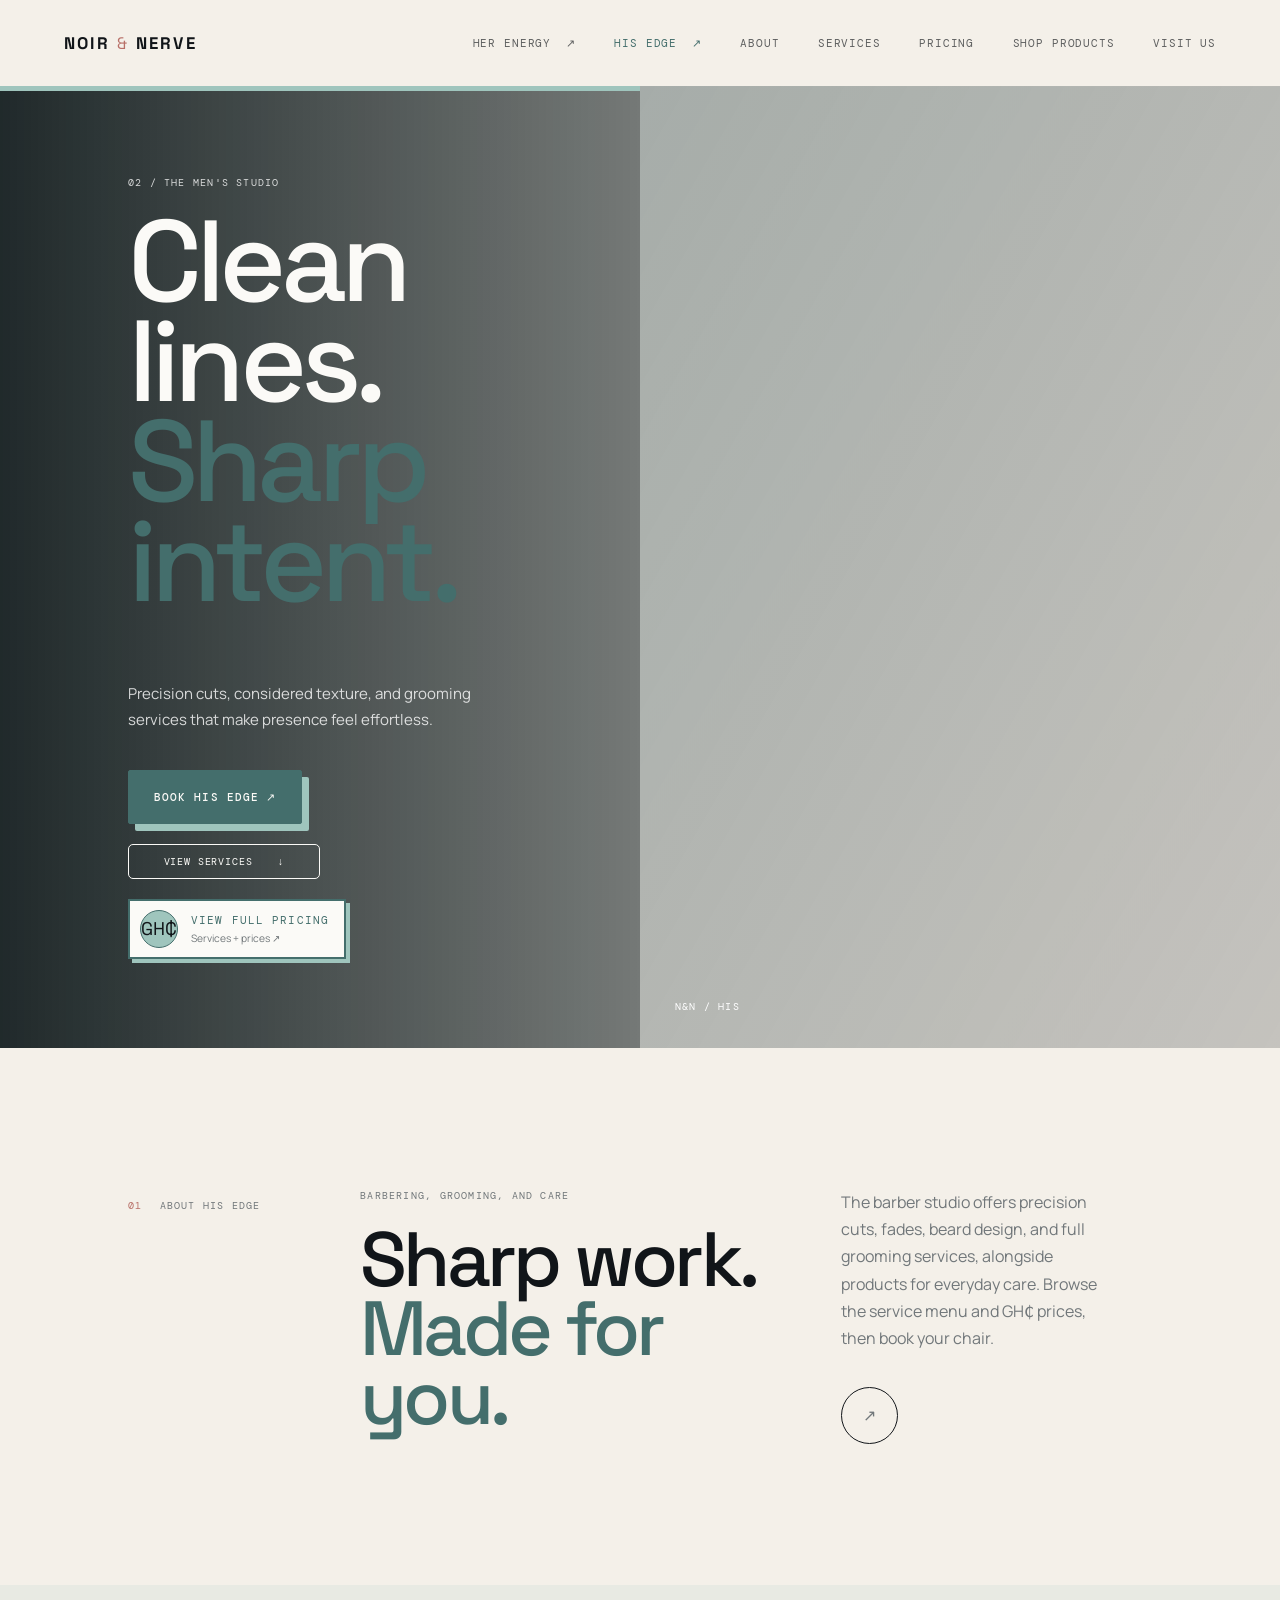
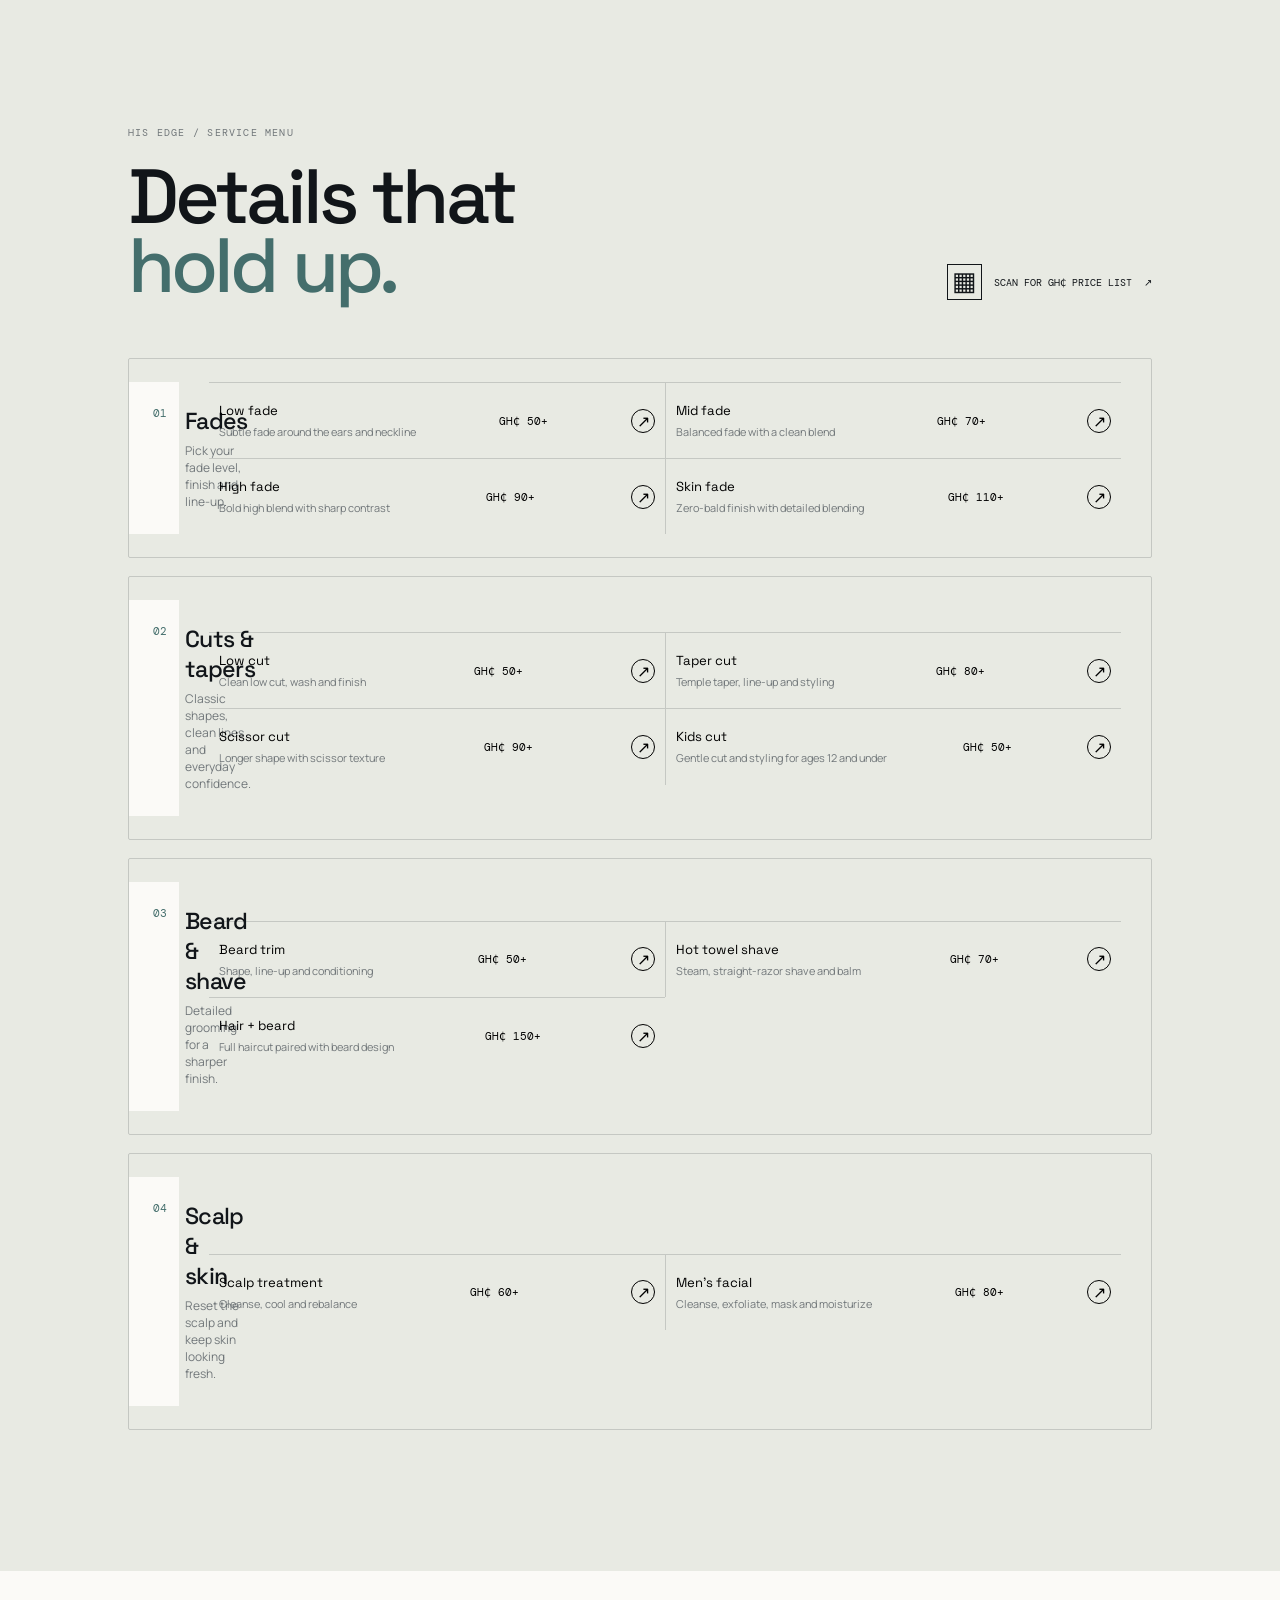
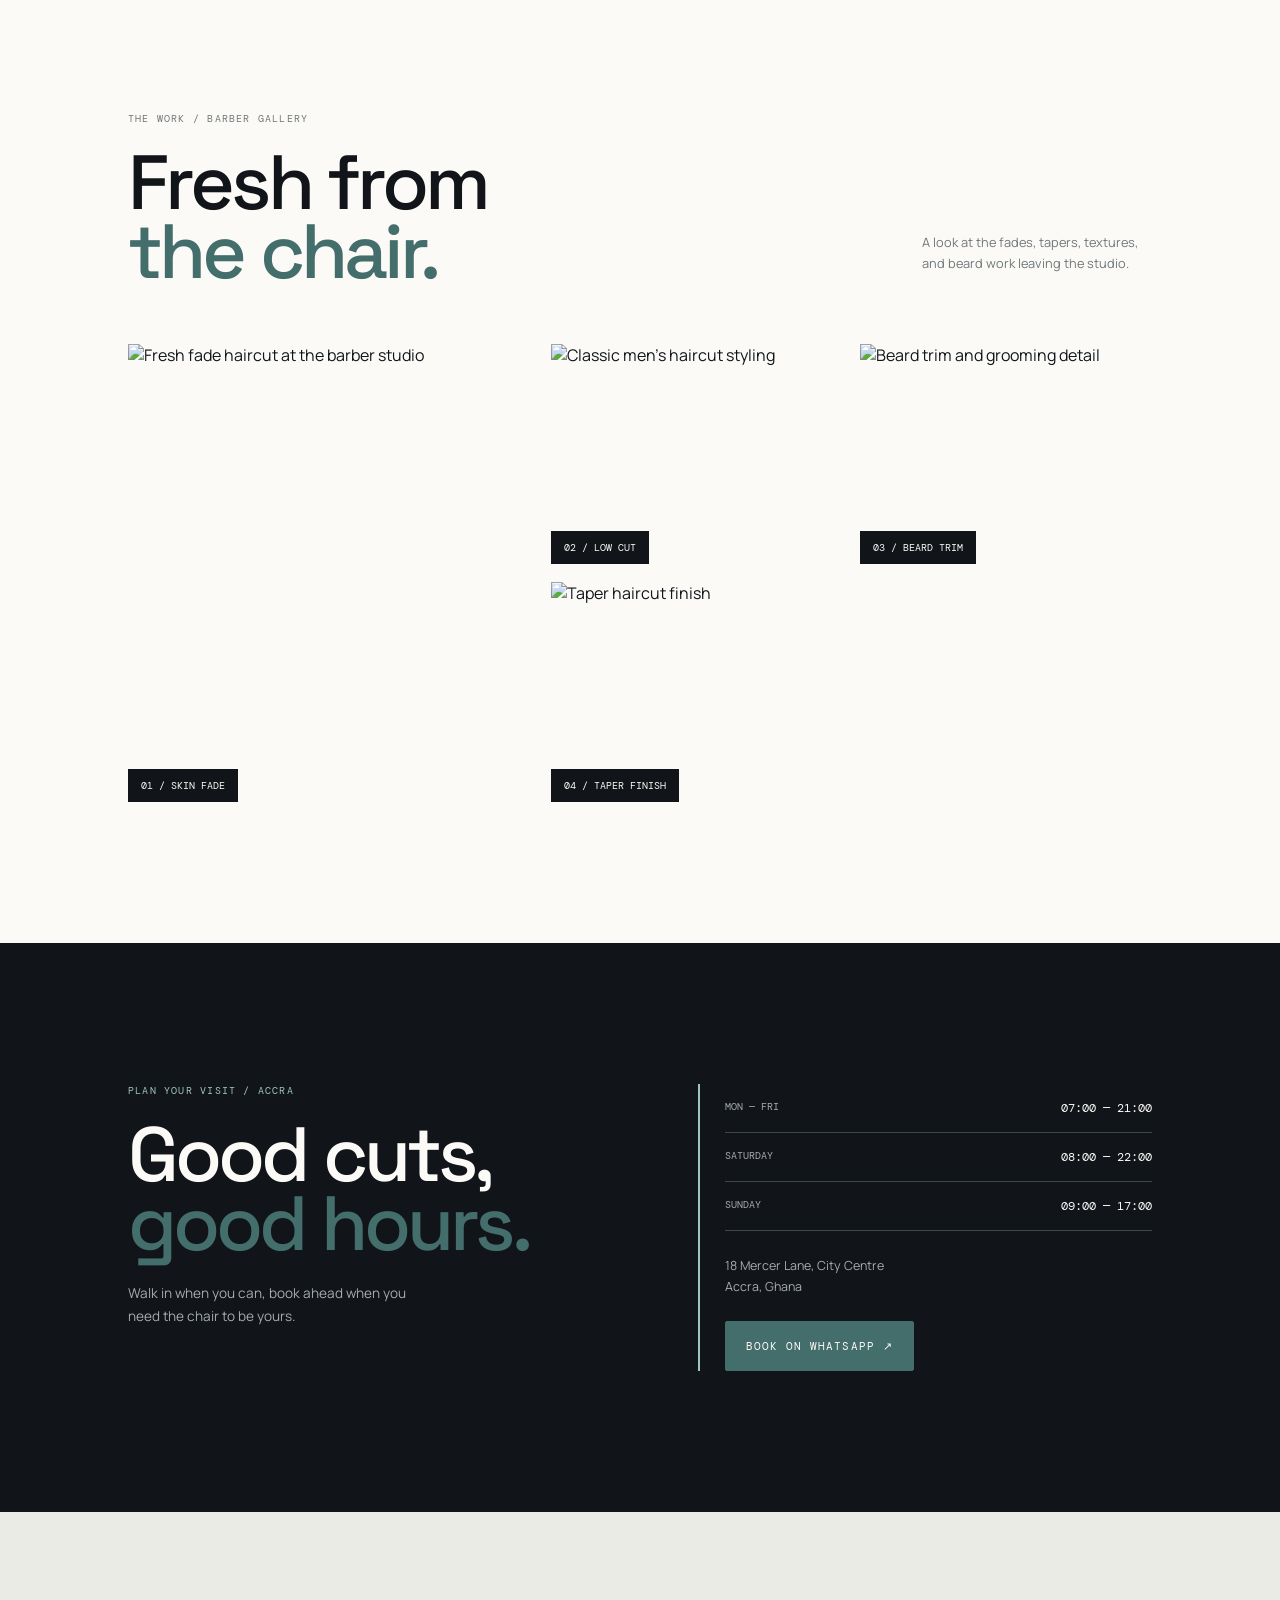
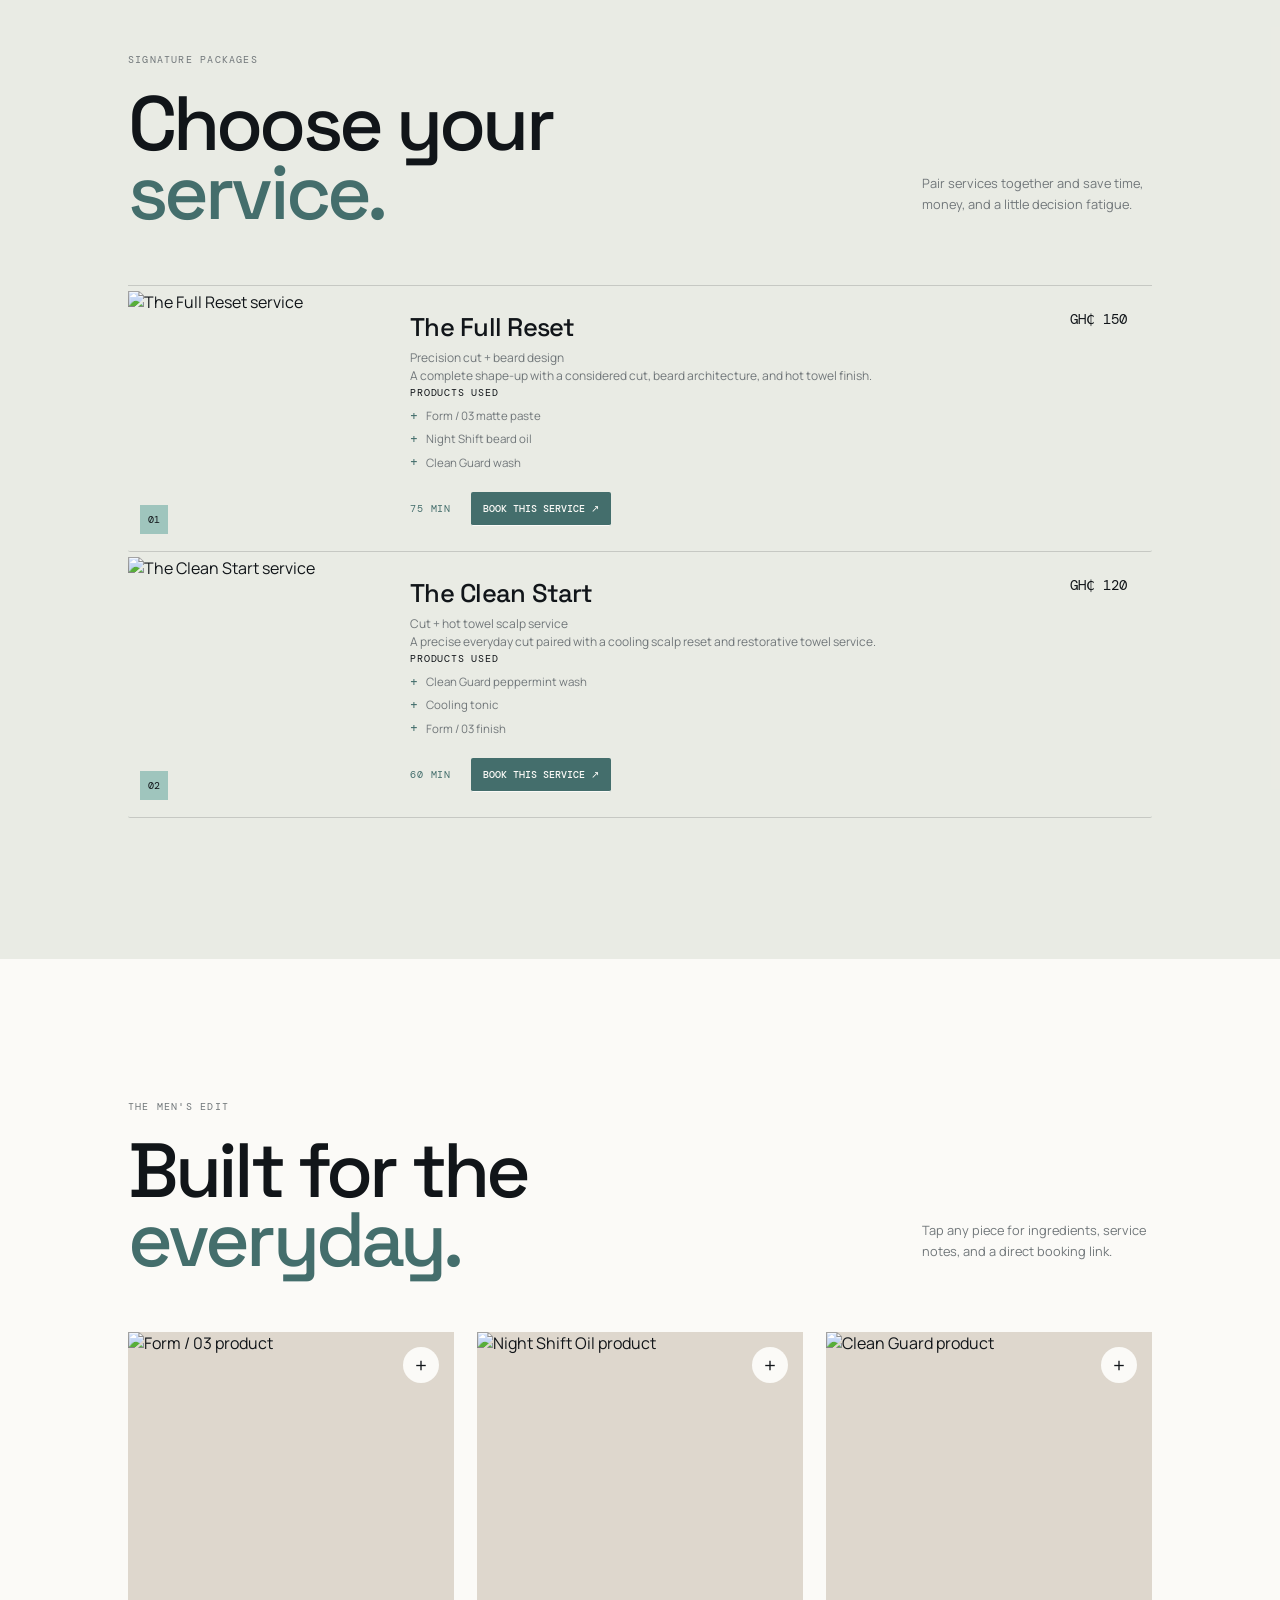
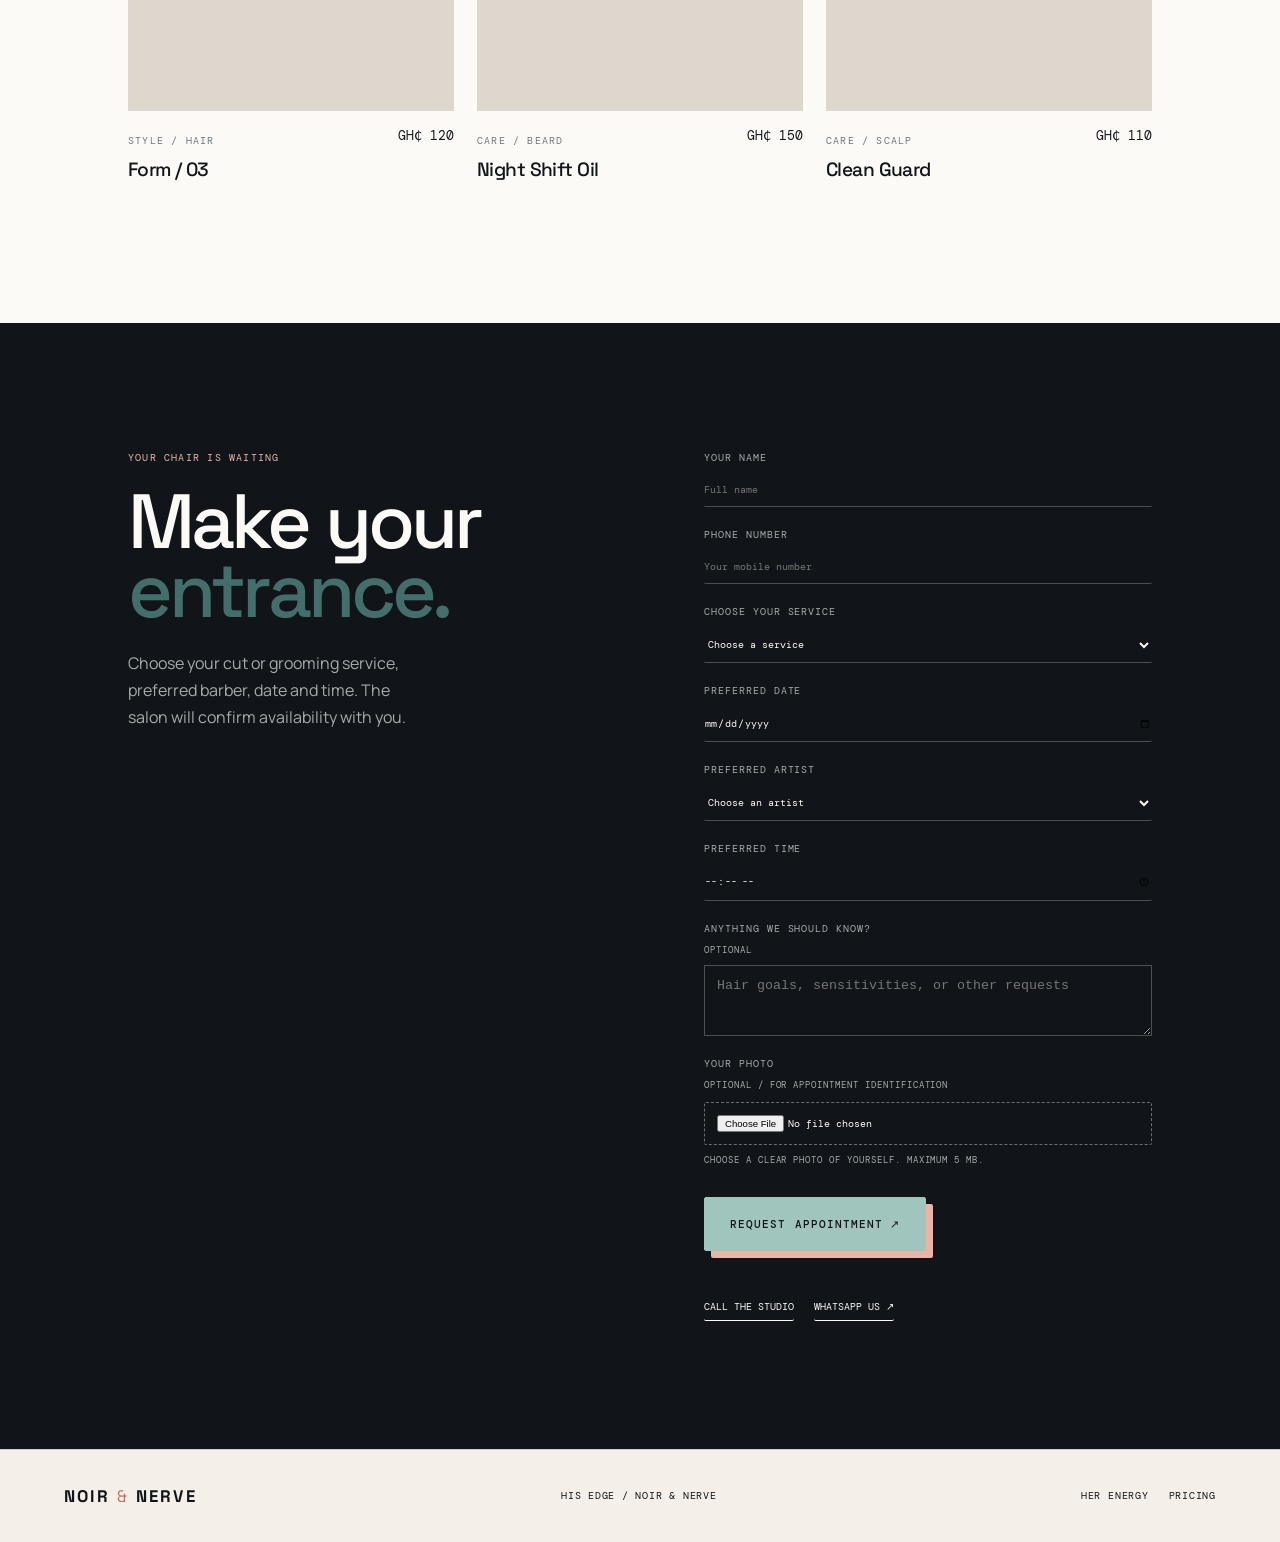
==== men.html @ a8ead64d "female salon" ====
<!doctype html>
<html lang="en">
  <head>
    <meta charset="UTF-8" />
    <meta name="viewport" content="width=device-width, initial-scale=1.0" />
    <meta
      name="description"
      content="His edge at NOIR & NERVE: precision cuts, beard design, barber services, and everyday grooming products."
    />
    <meta name="theme-color" content="#19252b" />
    <meta property="og:title" content="His edge | NOIR & NERVE" />
    <meta
      property="og:description"
      content="Clean lines. Sharp intent. Explore the men's studio menu and edit."
    />
    <title>His edge | NOIR & NERVE</title>
    <link rel="preconnect" href="https://fonts.googleapis.com" />
    <link rel="preconnect" href="https://fonts.gstatic.com" crossorigin />
    <link
      href="https://fonts.googleapis.com/css2?family=DM+Mono:wght@400;500&family=Manrope:wght@400;500;600;700;800&family=Space+Grotesk:wght@400;500;600;700&display=swap"
      rel="stylesheet"
    />
    <link rel="stylesheet" href="styles.css" />
  </head>
  <body class="men-page">
    <header class="site-header">
      <a class="brand" href="index.html"
        ><span>NOIR</span><i>&</i><span>NERVE</span></a
      ><button
        class="menu-toggle"
        aria-label="Open navigation"
        aria-expanded="false"
      >
        <span></span><span></span>
      </button>
      <nav class="main-nav">
        <a href="women.html">Her energy <span>↗</span></a
        ><a class="active" href="men.html">His edge <span>↗</span></a
        ><a href="#about">About</a><a href="#services">Services</a
        ><a href="pricing-men.html">Pricing</a
        ><a href="men.html#products">Shop products</a
        ><a href="index.html#visit">Visit us</a>
      </nav>
    </header>
    <main>
      <section class="style-hero">
        <div class="style-hero-copy reveal">
          <p class="eyebrow">02 / The men's studio</p>
          <h1>Clean lines.<br /><em>Sharp intent.</em></h1>
          <p>
            Precision cuts, considered texture, and grooming services that make
            presence feel effortless.
          </p>
          <div class="hero-actions">
            <a class="button button-dark" href="#booking"
              >Book his edge <span>↗</span></a
            ><a class="text-link" href="#services"
              >View services <span>↓</span></a
            ><a class="hero-price-link" href="pricing-men.html"
              ><span class="price-icon">GH₵</span
              ><span
                ><strong>View full pricing</strong
                ><small>Services + prices ↗</small></span
              ></a
            >
          </div>
        </div>
        <div class="style-hero-photo image-men">
          <span class="image-stamp">N&N / HIS</span>
        </div>
      </section>
      <section class="split-intro" id="about">
        <div class="section-marker">01 <span>ABOUT HIS EDGE</span></div>
        <div class="split-heading">
          <p class="eyebrow">Barbering, grooming, and care</p>
          <h2>Sharp work.<br /><em>Made for you.</em></h2>
        </div>
        <div class="split-body">
          <p>
            The barber studio offers precision cuts, fades, beard design, and
            full grooming services, alongside products for everyday care. Browse
            the service menu and GH₵ prices, then book your chair.
          </p>
          <a
            class="circle-link"
            href="#services"
            aria-label="Explore men's services"
            >↗</a
          >
        </div>
      </section>
      <section class="service-section" id="services">
        <div class="section-heading">
          <div>
            <p class="eyebrow">His edge / service menu</p>
            <h2>Details that<br /><em>hold up.</em></h2>
          </div>
          <a class="qr-link" href="pricing-men.html"
            ><span class="qr-mini">▦</span> Scan for GH₵ price list
            <span>↗</span></a
          >
        </div>
        <div class="service-list" data-service-menu="men">
          <noscript>View our full pricing menu below.</noscript>
        </div>
        <div class="service-list legacy-service-list" hidden>
          <article>
            <span>01</span>
            <div>
              <h3>Precision cut</h3>
              <p>Clipper, scissor, wash, finish</p>
              <small class="service-products"
                >Products: Clean Guard wash + Form / 03 paste</small
              >
            </div>
            <strong>GH₵ 80+</strong>
          </article>
          <article>
            <span>02</span>
            <div>
              <h3>Signature fade</h3>
              <p>Skin fade, taper, texture styling</p>
              <small class="service-products"
                >Products: cooling tonic + Form / 03 matte paste</small
              >
            </div>
            <strong>GH₵ 100+</strong>
          </article>
          <article>
            <span>03</span>
            <div>
              <h3>Beard design</h3>
              <p>Shape, hot towel, conditioning</p>
              <small class="service-products"
                >Products: Night Shift beard oil + hot towel balm</small
              >
            </div>
            <strong>GH₵ 50+</strong>
          </article>
          <article>
            <span>04</span>
            <div>
              <h3>Full reset</h3>
              <p>Cut, beard, hot towel service</p>
              <small class="service-products"
                >Products: Clean Guard wash + Night Shift oil</small
              >
            </div>
            <strong>GH₵ 180+</strong>
          </article>
          <article>
            <span>05</span>
            <div>
              <h3>Low cut</h3>
              <p>Clean low cut, wash, finish</p>
              <small class="service-products"
                >Products: Clean Guard wash + Form / 03 paste</small
              >
            </div>
            <strong>GH₵ 50+</strong>
          </article>
          <article>
            <span>06</span>
            <div>
              <h3>Taper cut</h3>
              <p>Temple taper, line-up, styling</p>
              <small class="service-products"
                >Products: cooling tonic + Form / 03 matte paste</small
              >
            </div>
            <strong>GH₵ 80+</strong>
          </article>
          <article>
            <span>07</span>
            <div>
              <h3>Hair + beard</h3>
              <p>Full haircut and beard design</p>
              <small class="service-products"
                >Products: Clean Guard wash + Night Shift oil</small
              >
            </div>
            <strong>GH₵ 150+</strong>
          </article>
          <article>
            <span>08</span>
            <div>
              <h3>Kids cut</h3>
              <p>Gentle cut and styling for ages 12 and under</p>
              <small class="service-products"
                >Products: gentle cleanse + light styling cream</small
              >
            </div>
            <strong>GH₵ 50+</strong>
          </article>
        </div>
      </section>
      <section class="barber-gallery-section">
        <div class="section-heading">
          <div>
            <p class="eyebrow">The work / barber gallery</p>
            <h2>Fresh from<br /><em>the chair.</em></h2>
          </div>
          <p class="section-note">
            A look at the fades, tapers, textures, and beard work leaving the
            studio.
          </p>
        </div>
        <div class="barber-gallery">
          <figure class="gallery-tall">
            <img
              src="https://images.unsplash.com/photo-1621605815971-fbc98d665033?auto=format&fit=crop&w=900&q=85"
              alt="Fresh fade haircut at the barber studio"
            />
            <figcaption>01 / Skin fade</figcaption>
          </figure>
          <figure>
            <img
              src="https://images.unsplash.com/photo-1503951914875-452162b0f3f1?auto=format&fit=crop&w=900&q=85"
              alt="Classic men's haircut styling"
            />
            <figcaption>02 / Low cut</figcaption>
          </figure>
          <figure>
            <img
              src="https://images.unsplash.com/photo-1622286342621-4bd786c2447c?auto=format&fit=crop&w=900&q=85"
              alt="Beard trim and grooming detail"
            />
            <figcaption>03 / Beard trim</figcaption>
          </figure>
          <figure>
            <img
              src="https://images.unsplash.com/photo-1599351431202-1e0f0137899a?auto=format&fit=crop&w=900&q=85"
              alt="Taper haircut finish"
            />
            <figcaption>04 / Taper finish</figcaption>
          </figure>
        </div>
      </section>
      <section class="hours-section">
        <div class="hours-copy">
          <p class="eyebrow">Plan your visit / Accra</p>
          <h2>Good cuts,<br /><em>good hours.</em></h2>
          <p>
            Walk in when you can, book ahead when you need the chair to be
            yours.
          </p>
        </div>
        <div class="hours-card">
          <div><span>MON — FRI</span><strong>07:00 — 21:00</strong></div>
          <div><span>SATURDAY</span><strong>08:00 — 22:00</strong></div>
          <div><span>SUNDAY</span><strong>09:00 — 17:00</strong></div>
          <p>18 Mercer Lane, City Centre<br />Accra, Ghana</p>
          <a
            class="button button-dark"
            href="https://wa.me/233555018490?text=Hello%20NOIR%20%26%20NERVE%2C%20I%27d%20like%20to%20book%20a%20barber%20appointment."
            >Book on WhatsApp ↗</a
          >
        </div>
      </section>
      <section class="package-section">
        <div class="section-heading">
          <div>
            <p class="eyebrow">Signature packages</p>
            <h2>Choose your<br /><em>service.</em></h2>
          </div>
          <p class="section-note">
            Pair services together and save time, money, and a little decision
            fatigue.
          </p>
        </div>
        <div class="package-list" data-package-list="men"></div>
      </section>
      <section class="product-section-page" id="products">
        <div class="section-heading">
          <div>
            <p class="eyebrow">The men's edit</p>
            <h2>Built for the<br /><em>everyday.</em></h2>
          </div>
          <p class="section-note">
            Tap any piece for ingredients, service notes, and a direct booking
            link.
          </p>
        </div>
        <div class="product-grid" data-product-list="men"></div>
      </section>
      <section class="booking-section compact-booking" id="booking">
        <div class="booking-panel">
          <div>
            <p class="eyebrow">Your chair is waiting</p>
            <h2>Make your<br /><em>entrance.</em></h2>
            <p>
              Choose your cut or grooming service, preferred barber, date and
              time. The salon will confirm availability with you.
            </p>
          </div>
          <form
            class="booking-form"
            id="bookingForm"
            data-side="men"
            data-whatsapp="233555018490"
          >
            <label
              >Your name<input
                type="text"
                name="name"
                placeholder="Full name"
                required /></label
            ><label
              >Phone number<input
                type="tel"
                name="phone"
                placeholder="Your mobile number"
                autocomplete="tel"
                required /></label
            ><label
              >Choose your service<select name="service" required>
                <option value="">Choose a service</option>
                <option>Low fade</option>
                <option>Mid fade</option>
                <option>High fade</option>
                <option>Skin fade</option>
                <option>Low cut</option>
                <option>Taper cut</option>
                <option>Scissor cut</option>
                <option>Kids cut</option>
                <option>Beard trim</option>
                <option>Hot towel shave</option>
                <option>Hair + beard</option>
                <option>Scalp treatment</option>
                <option>Men's facial</option>
              </select></label
            ><label
              >Preferred date<input type="date" name="date" required /></label
            ><label
              >Preferred artist<select name="stylist" required>
                <option value="">Choose an artist</option>
                <option>Any available artist</option>
                <option>Maya / Color & texture</option>
                <option>Andre / Cuts & grooming</option>
                <option>Rin / Skin services</option>
              </select></label
            ><label
              >Preferred time<input
                type="time"
                name="time"
                min="07:00"
                max="21:00"
                required /></label
            ><label class="booking-notes-label"
              >Anything we should know? <span>Optional</span
              ><textarea
                name="notes"
                rows="3"
                maxlength="500"
                placeholder="Hair goals, sensitivities, or other requests"
              ></textarea></label
            ><label class="booking-photo-label"
              >Your photo <span>Optional / for appointment identification</span
              ><input type="file" name="photo" accept="image/*" />
              <small
                >Choose a clear photo of yourself. Maximum 5 MB.</small
              ></label
            >
            <div class="booking-photo-preview" data-photo-preview hidden>
              <img alt="Your selected booking photo preview" />
              <div>
                <span data-photo-name></span
                ><button type="button" data-photo-remove>Remove photo</button>
              </div>
            </div>
            <button class="button button-light" type="submit">
              Request appointment <span>↗</span>
            </button>
            <p class="form-note" id="bookingMessage" aria-live="polite"></p>
            <div class="contact-actions">
              <a href="tel:+233555018490">Call the studio</a
              ><a
                href="https://wa.me/233555018490?text=Hello%20NOIR%20%26%20NERVE%2C%20I%27d%20like%20to%20book%20a%20men%27s%20appointment."
                >WhatsApp us ↗</a
              >
            </div>
          </form>
        </div>
      </section>
    </main>
    <footer class="site-footer">
      <a class="brand" href="index.html"
        ><span>NOIR</span><i>&</i><span>NERVE</span></a
      ><span>His edge / NOIR & NERVE</span>
      <div>
        <a href="women.html">Her energy</a
        ><a href="pricing-men.html">Pricing</a>
      </div>
    </footer>
    <script src="data.js?v=booking-flow-3"></script>
    <script src="app.js?v=booking-flow-3"></script>
  </body>
</html>
---- styles.css ----
:root { --ink: #111519; --paper: #f4f0e9; --muted: #71777a; --line: rgba(17,21,25,.16); --rose: #e8b5a8; --rose-deep: #b86f67; --teal: #9fc5bd; --teal-deep: #446e6c; --white: #fbfaf7; --mono: 'DM Mono', monospace; --display: 'Space Grotesk', sans-serif; --body: 'Manrope', sans-serif; }
* { box-sizing: border-box; } html { scroll-behavior: smooth; } body { margin: 0; background: var(--paper); color: var(--ink); font-family: var(--body); } body.modal-open { overflow: hidden; } a { color: inherit; text-decoration: none; } button, input, select { font: inherit; } button { cursor: pointer; } .site-header { align-items: center; display: flex; justify-content: space-between; min-height: 86px; padding: 0 5vw; position: relative; z-index: 5; } .brand { display: flex; align-items: center; gap: 7px; font-family: var(--display); font-size: 1.05rem; font-weight: 700; letter-spacing: .13em; } .brand i { color: var(--rose-deep); font-style: normal; font-weight: 400; } .main-nav { display: flex; gap: clamp(18px, 3vw, 48px); font-family: var(--mono); font-size: .67rem; text-transform: uppercase; letter-spacing: .08em; } .main-nav a { opacity: .66; transition: opacity .2s, color .2s; } .main-nav a:hover, .main-nav a.active { opacity: 1; color: var(--rose-deep); } .men-page .main-nav a:hover, .men-page .main-nav a.active { color: var(--teal-deep); } .main-nav span, .header-cta span, .button span { margin-left: 7px; } .header-cta { border-bottom: 1px solid var(--ink); font-family: var(--mono); font-size: .67rem; padding: 8px 0; text-transform: uppercase; letter-spacing: .08em; } .menu-toggle { background: none; border: 0; display: none; padding: 6px; } .menu-toggle span { background: var(--ink); display: block; height: 1px; margin: 5px 0; width: 25px; }
.eyebrow, .section-marker, .card-kicker, .image-stamp, .map-coordinates, .product-meta span, .qr-panel span, .review-header button { font-family: var(--mono); font-size: .63rem; letter-spacing: .12em; text-transform: uppercase; } .eyebrow { color: var(--muted); margin: 0 0 23px; } h1, h2, h3, p { margin-top: 0; } h1, h2, h3 { font-family: var(--display); font-weight: 500; letter-spacing: -.05em; } h1 { font-size: clamp(4.2rem, 9vw, 9.4rem); line-height: .87; margin-bottom: 32px; } h2 { font-size: clamp(3rem, 6vw, 6rem); line-height: .9; } h3 { letter-spacing: -.03em; } em { color: var(--rose-deep); font-style: normal; } .men-page em { color: var(--teal-deep); } .hero-intro, .style-hero-copy > p:not(.eyebrow) { color: var(--muted); font-size: .94rem; line-height: 1.7; max-width: 375px; } .button { align-items: center; border: 0; display: inline-flex; font-family: var(--mono); font-size: .67rem; justify-content: center; letter-spacing: .1em; padding: 17px 20px; text-transform: uppercase; transition: transform .2s, background .2s; } .button:hover { transform: translateY(-3px); } .button-dark { background: var(--ink); color: var(--white); } .button-light { background: var(--white); color: var(--ink); } .button-outline { border: 1px solid var(--ink); background: transparent; } .hero-actions { align-items: center; display: flex; gap: 30px; margin-top: 37px; } .text-link { border-bottom: 1px solid var(--ink); font-family: var(--mono); font-size: .65rem; padding-bottom: 8px; text-transform: uppercase; letter-spacing: .08em;border: 1px solid whitesmoke; border-radius: 5px; padding: 10px; width: 50%; text-align: center;} .text-link span { margin-left: 18px; }
.hero-shell { min-height: calc(100vh - 86px); overflow: hidden; padding: 9vh 10vw 4vh; position: relative; } .hero-copy { position: relative; z-index: 2; } .hero-orbit { height: min(55vw, 660px); position: absolute; right: 4vw; top: 6vh; width: min(55vw, 660px); } .orbit-ring { border: 1px solid rgba(17,21,25,.15); border-radius: 50%; left: 5%; position: absolute; top: 5%; width: 90%; aspect-ratio: 1; } .ring-two { border-color: var(--rose); left: 16%; top: 16%; width: 68%; } .orbit-core { align-items: center; background: var(--rose); border-radius: 50%; display: flex; flex-direction: column; height: 35%; justify-content: center; left: 32.5%; position: absolute; top: 32.5%; width: 35%; } .orbit-core span { font: 700 clamp(2rem, 6vw, 5rem)/1 var(--display); letter-spacing: -.1em; } .orbit-core small, .orbit-label { font: .6rem var(--mono); letter-spacing: .13em; } .orbit-label { position: absolute; } .label-top { right: 5%; top: 15%; } .label-bottom { bottom: 14%; left: 4%; } .hero-foot { bottom: 4vh; display: flex; font: .62rem var(--mono); gap: 20px; letter-spacing: .1em; position: absolute; text-transform: uppercase; width: 80%; } .hero-line { background: var(--ink); height: 1px; margin-top: 5px; width: 60px; }
.split-intro, .products-section, .service-section, .product-section-page, .visit-section { padding: 11vw 10vw; } .split-intro { display: grid; gap: 6vw; grid-template-columns: .5fr 1.3fr 1fr; } .section-marker { color: var(--rose-deep); padding-top: 10px; } .section-marker span { color: var(--muted); margin-left: 10px; } .split-intro h2, .section-heading h2 { margin: 0; } .split-body { align-self: end; color: var(--muted); line-height: 1.7; max-width: 270px; } .circle-link { align-items: center; border: 1px solid var(--ink); border-radius: 50%; display: flex; height: 57px; justify-content: center; margin-top: 35px; width: 57px; }
.experience-grid { display: grid; grid-template-columns: 1fr 1fr; } .experience-card { min-height: 680px; overflow: hidden; position: relative; } .experience-image, .style-hero-photo { background-position: center; background-size: cover; min-height: 100%; transition: transform .6s; } .experience-card:hover .experience-image { transform: scale(1.04); } .image-women { background-image: linear-gradient(120deg, rgba(232,181,168,.2), rgba(55,32,32,.2)), url('https://images.unsplash.com/photo-1522337360788-8b13dee7a37e?auto=format&fit=crop&w=1400&q=85'); } .image-men { background-image: linear-gradient(120deg, rgba(19,46,49,.35), rgba(9,14,17,.2)), url('https://images.unsplash.com/photo-1621605815971-fbc98d665033?auto=format&fit=crop&w=1400&q=85'); } .experience-overlay { bottom: 8%; color: var(--white); left: 9%; position: absolute; } .experience-overlay h3 { font-size: clamp(2.8rem, 5vw, 5.5rem); line-height: .88; margin: 23px 0 30px; } .experience-overlay em { color: var(--rose); } .men-card .experience-overlay em { color: var(--teal); } .card-arrow { font: .65rem var(--mono); text-transform: uppercase; letter-spacing: .12em; } .card-arrow b { font-size: 1rem; font-weight: 400; margin-left: 15px; }
.section-heading { align-items: end; display: flex; justify-content: space-between; margin-bottom: 58px; } .product-strip, .product-grid { display: grid; gap: 23px; grid-template-columns: repeat(4, 1fr); } .product-grid { grid-template-columns: repeat(3, 1fr); } .product-card { cursor: pointer; outline: none; } .product-card:focus-visible { outline: 2px solid var(--rose-deep); outline-offset: 5px; } .product-image { background: #ded7cd; overflow: hidden; position: relative; } .product-image img { aspect-ratio: .86; display: block; object-fit: cover; transition: transform .4s; width: 100%; } .product-card:hover img { transform: scale(1.04); } .product-plus { align-items: center; background: var(--white); border-radius: 50%; display: flex; font-size: 1.3rem; height: 36px; justify-content: center; position: absolute; right: 15px; top: 15px; width: 36px; } .product-meta { display: flex; justify-content: space-between; padding-top: 16px; } .product-meta span { color: var(--muted); } .product-meta h3 { font-size: 1.2rem; margin: 8px 0 0; } .product-meta strong { font: .8rem var(--mono); }
.booking-section { background: var(--ink); color: var(--white); padding: 10vw; } .booking-panel { display: grid; gap: 10vw; grid-template-columns: 1fr 1fr; margin: auto; max-width: 1150px; } .booking-panel h2 { margin: 0 0 25px; } .booking-panel .eyebrow { color: var(--rose); } .booking-panel > div > p:last-child { color: #a6abad; line-height: 1.7; max-width: 300px; } .booking-form { align-self: center; display: grid; gap: 21px; } .booking-form label { color: #a6abad; display: grid; font: .6rem var(--mono); gap: 9px; letter-spacing: .1em; text-transform: uppercase; } .booking-form input, .booking-form select { background: transparent; border: 0; border-bottom: 1px solid #4a5052; color: var(--white); outline: none; padding: 10px 0; } .booking-form select option { background: var(--ink); } .form-note { color: var(--rose); font: .7rem var(--mono); margin: 0; }
.visit-section { display: grid; grid-template-columns: 1fr 1fr; min-height: 570px; } .visit-copy h2 { margin: 0 0 35px; } .visit-copy > p:not(.eyebrow) { color: var(--muted); line-height: 1.8; } .visit-links { display: grid; gap: 12px; margin-top: 30px; text-decoration: underline; } .map-art { background: #dce1dc; min-height: 420px; overflow: hidden; position: relative; } .map-grid { background-image: linear-gradient(30deg, transparent 49%, rgba(68,110,108,.2) 50%, transparent 51%), linear-gradient(120deg, transparent 49%, rgba(68,110,108,.18) 50%, transparent 51%); background-size: 70px 70px; height: 130%; left: -10%; position: absolute; top: -10%; transform: rotate(17deg); width: 130%; } .map-pin { align-items: center; background: var(--teal-deep); border-radius: 50% 50% 50% 0; color: white; display: flex; flex-direction: column; font: 700 1rem var(--display); height: 77px; justify-content: center; left: 48%; position: absolute; top: 43%; transform: rotate(-45deg); width: 77px; } .map-pin span { font: .45rem var(--mono); margin-top: 7px; transform: rotate(45deg); } .map-coordinates { bottom: 25px; left: 25px; position: absolute; }
.site-footer { align-items: center; border-top: 1px solid var(--line); display: flex; font: .6rem var(--mono); justify-content: space-between; letter-spacing: .08em; padding: 35px 5vw; text-transform: uppercase; } .site-footer > div { display: flex; gap: 20px; } .style-hero { display: grid; grid-template-columns: 1fr 1fr; min-height: 730px; } .style-hero-copy { align-self: center; padding: 7vw 10vw; } .style-hero-photo { min-height: 730px; position: relative; } .image-stamp { bottom: 35px; color: white; left: 35px; position: absolute; } .service-section { background: rgba(232,181,168,.13); } .men-page .service-section { background: rgba(159,197,189,.14); } .qr-link { align-items: center; display: flex; font: .63rem var(--mono); gap: 12px; text-transform: uppercase; } .qr-mini { border: 1px solid var(--ink); font-size: 1.6rem; line-height: 1; padding: 4px; } .service-list, .price-table { border-top: 1px solid var(--line); } .service-list article, .price-table article { align-items: center; border-bottom: 1px solid var(--line); display: grid; gap: 30px; grid-template-columns: 50px 1fr auto; padding: 23px 0; } .service-list article > span, .price-table article > span { color: var(--rose-deep); font: .7rem var(--mono); } .men-page .service-list article > span, .men-page .price-table article > span { color: var(--teal-deep); } .service-list h3, .price-table h3 { font-size: 1.4rem; margin: 0 0 5px; } .service-list p, .price-table p { color: var(--muted); font-size: .75rem; margin: 0; } .service-list strong, .price-table strong { font: .8rem var(--mono); } .product-section-page { background: var(--white); } .section-note { color: var(--muted); font-size: .8rem; line-height: 1.6; max-width: 230px; }
.pricing-main { display: grid; gap: 8vw; grid-template-columns: 1fr 220px; margin: auto; max-width: 1150px; padding: 9vw 5vw 12vw; } .pricing-title h1 { font-size: clamp(4rem, 10vw, 9rem); } .pricing-title > p:not(.eyebrow) { color: var(--muted); line-height: 1.7; max-width: 350px; } .pricing-actions { display: flex; flex-wrap: wrap; gap: 15px; margin-top: 35px; } .qr-panel { align-items: center; align-self: start; border: 1px solid var(--line); display: flex; flex-direction: column; gap: 15px; padding: 19px; } .qr-panel img { mix-blend-mode: multiply; width: 180px; } .price-table { grid-column: 1 / -1; }
.modal-backdrop { align-items: center; background: rgba(17,21,25,.72); display: flex; inset: 0; justify-content: center; padding: 30px; position: fixed; z-index: 10; } .product-modal { background: var(--paper); display: grid; grid-template-columns: .9fr 1.1fr; max-height: 90vh; max-width: 900px; overflow: auto; width: 100%; } .modal-image img { height: 100%; min-height: 500px; object-fit: cover; width: 100%; } .modal-content { padding: 48px; position: relative; } .modal-close { background: transparent; border: 0; font-size: 2rem; line-height: 1; position: absolute; right: 22px; top: 17px; } .modal-content h2 { font-size: 3.3rem; margin: 0 0 10px; } .modal-price { font: .8rem var(--mono); } .modal-content > p:not(.eyebrow) { color: var(--muted); font-size: .85rem; line-height: 1.7; margin: 25px 0; } .feature-list { display: flex; flex-wrap: wrap; gap: 8px; } .feature-list span { border: 1px solid var(--line); font: .6rem var(--mono); padding: 8px; } .ritual-note { border-left: 2px solid var(--rose-deep); margin: 30px 0; padding-left: 15px; } .ritual-note small { font: .6rem var(--mono); } .ritual-note p { color: var(--muted); font-size: .76rem; line-height: 1.5; margin: 7px 0 0; } .modal-actions { align-items: center; display: flex; gap: 20px; } .share-button, .review-header button { background: none; border: 0; border-bottom: 1px solid var(--ink); font-size: .65rem; padding: 8px 0; text-transform: uppercase; } .review-section { border-top: 1px solid var(--line); margin-top: 35px; padding-top: 20px; } .review-header { align-items: center; display: flex; justify-content: space-between; } .review-header h3 { font-size: 1rem; margin: 0; } .review-header h3 span { color: var(--muted); font: .7rem var(--mono); } .reviews p { color: var(--muted); font-size: .75rem; line-height: 1.5; } .reviews strong { color: var(--rose-deep); letter-spacing: 2px; } .empty-review { font-style: italic; } .review-form { display: flex; gap: 8px; margin-top: 15px; } .review-form input, .review-form select { background: transparent; border: 1px solid var(--line); min-width: 0; padding: 10px; } .review-form .button { padding: 10px; }
.reveal { opacity: 0; transform: translateY(20px); transition: opacity .8s, transform .8s; } .reveal.is-visible { opacity: 1; transform: translateY(0); }
.side-chooser { margin-top: 52px; max-width: 480px; }
.side-chooser .eyebrow { margin-bottom: 12px; }
.side-choice { background: transparent; border: 1px solid var(--line); display: grid; grid-template-columns: 35px 1fr auto; gap: 12px; padding: 15px; text-align: left; width: 100%; }
.side-choice + .side-choice { border-top: 0; }
.side-choice span, .side-choice small { color: var(--muted); font: .6rem var(--mono); text-transform: uppercase; }
.side-choice strong { font: 1rem var(--display); }
.side-choice:hover { background: var(--white); }
.side-choice-women:hover { border-color: var(--rose-deep); }
.side-choice-men:hover { border-color: var(--teal-deep); }
.offers-section, .package-section { padding: 11vw 10vw; }
.offers-section { background: var(--white); }
.offer-grid { display: grid; gap: 18px; grid-template-columns: repeat(3, 1fr); }
.offer-card { border: 1px solid var(--line); min-height: 300px; padding: 30px; }
.offer-card h3 { font-size: 2.2rem; line-height: .95; margin: 38px 0 20px; }
.offer-card p { color: var(--muted); font-size: .8rem; line-height: 1.65; max-width: 220px; }
.offer-card .text-link { display: inline-block; margin-top: 15px; }
.offer-primary { background: var(--rose); border-color: var(--rose); }
.offer-primary em { color: var(--ink); }
.package-section { background: rgba(159,197,189,.12); }
.women-page .package-section { background: rgba(232,181,168,.12); }
.package-list { border-top: 1px solid var(--line); }
.package-card { align-items: center; border-bottom: 1px solid var(--line); display: grid; gap: 22px; grid-template-columns: 45px 1fr auto auto; padding: 22px 0; }
.package-card > span { color: var(--teal-deep); font: .7rem var(--mono); }
.women-page .package-card > span { color: var(--rose-deep); }
.package-card h3 { font-size: 1.3rem; margin: 0 0 5px; }
.package-card p { color: var(--muted); font-size: .75rem; margin: 0; }
.package-card strong { font: .8rem var(--mono); }
.package-link, .contact-actions a { border-bottom: 1px solid currentColor; font: .63rem var(--mono); padding-bottom: 6px; text-transform: uppercase; }
.contact-actions { display: flex; gap: 20px; }
@media (max-width: 800px) { .site-header { min-height: 72px; padding: 0 6vw; } .menu-toggle { display: block; order: 2; } .header-cta { order: 1; margin-left: auto; margin-right: 20px; } .main-nav { background: var(--paper); display: none; flex-direction: column; gap: 25px; left: 0; padding: 30px 6vw; position: absolute; right: 0; top: 72px; } .main-nav.open { display: flex; } .site-header > .main-nav { order: 3; } .hero-shell { min-height: 760px; padding: 12vh 8vw; } .hero-orbit { opacity: .65; right: -28vw; top: 36vh; width: 100vw; } h1 { font-size: clamp(4rem, 18vw, 7rem); } .hero-foot { bottom: 25px; width: 84%; } .split-intro { display: block; padding: 22vw 8vw 17vw; } .split-intro .section-marker { margin-bottom: 50px; } .split-body { margin-top: 38px; } .experience-grid, .style-hero, .visit-section, .booking-panel { grid-template-columns: 1fr; } .experience-card { min-height: 580px; } .products-section, .service-section, .product-section-page, .visit-section, .offers-section, .package-section { padding: 22vw 8vw; } .section-heading { align-items: start; display: block; margin-bottom: 40px; } .section-heading > a, .section-note, .qr-link { margin-top: 30px; } .product-strip, .product-grid { gap: 30px 15px; grid-template-columns: repeat(2, 1fr); } .offer-grid { grid-template-columns: 1fr; } .side-choice { grid-template-columns: 30px 1fr; } .side-choice small { grid-column: 2; } .booking-section { padding: 20vw 8vw; } .booking-form { margin-top: 20px; } .visit-section { min-height: 0; } .map-art { margin-top: 70px; min-height: 340px; } .site-footer { align-items: start; flex-direction: column; gap: 20px; } .style-hero-copy { padding: 20vw 8vw; } .style-hero-photo { min-height: 500px; } .pricing-main { display: block; padding: 20vw 8vw; } .qr-panel { margin: 50px 0; max-width: 220px; } .product-modal { display: block; max-height: 92vh; } .modal-image img { min-height: 250px; max-height: 300px; } .modal-content { padding: 35px 25px; } .modal-content h2 { font-size: 2.8rem; } .package-card { grid-template-columns: 30px 1fr auto; } .package-link { grid-column: 2 / -1; justify-self: start; } .contact-actions { flex-wrap: wrap; } }
@media (max-width: 430px) { .header-cta { font-size: .58rem; } .product-meta { display: block; } .product-meta strong { display: block; margin-top: 9px; } .review-form { flex-wrap: wrap; } .review-form input { width: 100%; } }

/* Premium CTA hierarchy */
.site-header .header-cta {
	background: var(--ink);
	border: 0;
	color: var(--white);
	padding: 13px 17px;
	transition: background .2s, transform .2s;
}
.site-header .header-cta:hover { background: var(--rose-deep); transform: translateY(-2px); }
.men-page .site-header .header-cta:hover { background: var(--teal-deep); }
.style-hero-copy .hero-actions .button-dark,
.booking-form .button-light {
	box-shadow: 7px 7px 0 var(--rose);
	font-weight: 500;
	min-height: 54px;
	padding-left: 25px;
	padding-right: 25px;
}
.men-page .style-hero-copy .hero-actions .button-dark { box-shadow: 7px 7px 0 var(--teal); }
.style-hero-copy .hero-actions .button-dark:hover,
.booking-form .button-light:hover { box-shadow: 3px 3px 0 var(--rose); }
.men-page .style-hero-copy .hero-actions .button-dark:hover { box-shadow: 3px 3px 0 var(--teal); }
.side-choice { transition: background .25s, border-color .25s, transform .25s; }
.side-choice:hover { transform: translateX(7px); }
.side-choice-women strong { color: var(--rose-deep); }
.side-choice-men strong { color: var(--teal-deep); }
.offer-card .text-link, .package-link { font-weight: 500; }
.contact-actions a { padding: 7px 0; transition: color .2s; }
.contact-actions a:hover { color: var(--rose); }
.men-page .contact-actions a:hover { color: var(--teal); }
.booking-form .button-light { margin-top: 8px; width: fit-content; }
@media (max-width: 800px) {
	.site-header .header-cta { padding: 10px 12px; }
	.style-hero-copy .hero-actions { align-items: flex-start; flex-direction: column; gap: 22px; }
	.style-hero-copy .hero-actions .button-dark { width: min(100%, 280px); }
	.booking-form .button-light { width: 100%; }
}

/* Crisp 2px corners and a more visible CTA color system. Circular artwork stays circular. */
.site-header .header-cta,
.button,
.side-choice,
.offer-card,
.package-card,
.qr-panel,
.product-modal,
.feature-list span,
.review-form input,
.review-form select,
.booking-form input,
.booking-form select {
	border-radius: 2px;
}
.site-header .header-cta {
	background: var(--rose-deep);
	border: 1px solid var(--rose-deep);
	box-shadow: 4px 4px 0 var(--ink);
}
.site-header .header-cta:hover {
	background: var(--ink);
	border-color: var(--ink);
	box-shadow: 2px 2px 0 var(--rose-deep);
}
.men-page .site-header .header-cta {
	background: var(--teal-deep);
	border-color: var(--teal-deep);
	box-shadow: 4px 4px 0 var(--ink);
}
.men-page .site-header .header-cta:hover {
	background: var(--ink);
	border-color: var(--ink);
	box-shadow: 2px 2px 0 var(--teal-deep);
}
.button-dark,
.style-hero-copy .hero-actions .button-dark {
	background: var(--rose-deep);
	border: 1px solid var(--rose-deep);
	color: var(--white);
}
.button-dark:hover,
.style-hero-copy .hero-actions .button-dark:hover {
	background: var(--ink);
	border-color: var(--ink);
}
.men-page .button-dark,
.men-page .style-hero-copy .hero-actions .button-dark {
	background: var(--teal-deep);
	border-color: var(--teal-deep);
}
.men-page .button-dark:hover,
.men-page .style-hero-copy .hero-actions .button-dark:hover {
	background: var(--ink);
	border-color: var(--ink);
}
.booking-form .button-light {
	background: var(--rose);
	border: 1px solid var(--rose);
	color: var(--ink);
}
.booking-form .button-light:hover {
	background: var(--white);
	border-color: var(--white);
}
.men-page .booking-form .button-light {
	background: var(--teal);
	border-color: var(--teal);
}
.men-page .booking-form .button-light:hover {
	background: var(--white);
	border-color: var(--white);
}
.button-outline:hover {
	background: var(--rose);
	border-color: var(--rose);
}
.men-page .button-outline:hover {
	background: var(--teal);
	border-color: var(--teal);
}
.package-link,
.contact-actions a {
	border-radius: 2px;
}
.package-card { display: grid; grid-template-columns: minmax(180px, .34fr) 1fr; gap: 30px; padding: 0; }
.package-image { min-height: 255px; overflow: hidden; position: relative; }
.package-image img { display: block; height: 100%; object-fit: cover; transition: transform .5s; width: 100%; }
.package-card:hover .package-image img { transform: scale(1.05); }
.package-image > span { background: var(--rose); bottom: 12px; color: var(--ink); font: .65rem var(--mono); left: 12px; padding: 8px; position: absolute; }
.men-page .package-image > span { background: var(--teal); }
.package-copy { padding: 25px 25px 25px 0; position: relative; }
.package-title { align-items: start; display: flex; justify-content: space-between; }
.package-title h3 { font-size: 1.6rem; margin: 0 0 6px; }
.package-title strong { font: .85rem var(--mono); }
.package-details { color: var(--muted); font-size: .82rem; line-height: 1.65; margin: 22px 0 14px; max-width: 470px; }
.package-products { color: var(--muted); font-size: .72rem; line-height: 1.6; margin: 0 0 20px; max-width: 470px; }
.package-products b { color: var(--ink); display: block; font: .62rem var(--mono); letter-spacing: .08em; margin-bottom: 8px; text-transform: uppercase; }
.package-products ul { display: grid; gap: 5px; list-style: none; margin: 0; padding: 0; }
.package-products li { align-items: center; display: flex; gap: 8px; }
.package-products li::before { color: var(--rose-deep); content: "+"; font: .8rem var(--mono); }
.men-page .package-products li::before { color: var(--teal-deep); }
.service-list[data-service-menu] { border-top: 0; display: grid; gap: 18px; }
.service-group { border: 1px solid var(--line); border-radius: 2px; display: grid; grid-template-columns: minmax(180px, .7fr) minmax(0, 1.3fr); overflow: hidden; }
.service-group-heading { align-items: flex-start; background: var(--white); display: flex; gap: 18px; padding: 24px; }
.service-group-heading > span { color: var(--rose-deep); font: .68rem var(--mono); }
.men-page .service-group-heading > span { color: var(--teal-deep); }
.service-group-heading h3 { font-size: 1.45rem; margin: 0 0 6px; }
.service-group-heading p { color: var(--muted); font-size: .75rem; margin: 0; }
.service-options { display: grid; grid-template-columns: repeat(2, minmax(0, 1fr)); }
.service-option { align-items: center; background: transparent; border: 0; border-top: 1px solid var(--line); display: flex; gap: 16px; justify-content: space-between; padding: 19px 10px; text-align: left; transition: background .25s, padding .25s; }
.service-option:nth-child(even) { border-left: 1px solid var(--line); }
.service-option:hover, .service-option.is-selected { background: rgba(232,181,168,.2); padding-left: 29px; }
.men-page .service-option:hover, .men-page .service-option.is-selected { background: rgba(159,197,189,.22); }
.service-option strong { display: block; font: .82rem var(--display); margin-bottom: 5px; }
.service-option small { color: var(--muted); display: block; font-size: .68rem; line-height: 1.4; }
.service-option b { font: .7rem var(--mono); white-space: nowrap; }
.service-option i { align-items: center; border: 1px solid currentColor; border-radius: 50%; display: flex; font: 1rem var(--body); height: 24px; justify-content: center; min-width: 24px; }
.legacy-service-list { display: none !important; }
.price-table article small { color: var(--rose-deep); display: block; font: .6rem var(--mono); letter-spacing: .08em; margin-bottom: 6px; text-transform: uppercase; }
.men-page .price-table article small { color: var(--teal-deep); }
.barber-gallery-section { background: var(--white); padding: 11vw 10vw; }
.barber-gallery { display: grid; gap: 18px; grid-template-columns: 1.25fr .9fr .9fr; grid-template-rows: 220px 220px; }
.barber-gallery figure { margin: 0; min-height: 0; overflow: hidden; position: relative; }
.barber-gallery .gallery-tall { grid-row: span 2; }
.barber-gallery img { display: block; height: 100%; object-fit: cover; transition: transform .6s, filter .6s; width: 100%; }
.barber-gallery figure:hover img { filter: saturate(1.15); transform: scale(1.06); }
.barber-gallery figcaption { background: var(--ink); bottom: 0; color: var(--white); font: .62rem var(--mono); left: 0; padding: 10px 13px; position: absolute; text-transform: uppercase; }
.hours-section { background: var(--ink); color: var(--white); display: grid; gap: 9vw; grid-template-columns: 1fr 1fr; padding: 11vw 10vw; }
.hours-copy h2 { margin: 0 0 24px; }
.hours-copy .eyebrow { color: var(--teal); }
.hours-copy > p:last-child { color: #a6abad; font-size: .85rem; line-height: 1.7; max-width: 300px; }
.hours-card { align-self: center; border-left: 2px solid var(--teal); padding-left: 25px; }
.hours-card > div { border-bottom: 1px solid #3f4849; display: flex; justify-content: space-between; padding: 16px 0; }
.hours-card span { color: #a6abad; font: .62rem var(--mono); }
.hours-card strong { font: .75rem var(--mono); }
.hours-card p { color: #a6abad; font-size: .78rem; line-height: 1.7; margin: 24px 0; }
.hours-card .button-dark { background: var(--teal-deep); border-color: var(--teal-deep); }
.hours-card .button-dark:hover { background: var(--teal); border-color: var(--teal); color: var(--ink); }
.style-hero-copy { align-self: center; color: var(--white); isolation: isolate; overflow: hidden; position: relative; }
.style-hero-copy::before { background: linear-gradient(90deg, rgba(27,15,19,.88), rgba(27,15,19,.52)), url('https://images.unsplash.com/photo-1487412720507-e7ab37603c6f?auto=format&fit=crop&w=1400&q=85') center / cover; content: ''; inset: 0; position: absolute; z-index: -2; }
.style-hero-copy::after { background: var(--rose-deep); content: ''; height: 5px; left: 0; position: absolute; right: 0; top: 0; z-index: -1; }
.men-page .style-hero-copy::before { background: linear-gradient(90deg, rgba(9,20,22,.9), rgba(9,20,22,.54)), url('https://images.unsplash.com/photo-1503951914875-452162b0f3f1?auto=format&fit=crop&w=1400&q=85') center / cover; }
.men-page .style-hero-copy::after { background: var(--teal); }
.style-hero-copy .eyebrow, .style-hero-copy > p:not(.eyebrow) { color: rgba(255,255,255,.8); }
.style-hero-copy .text-link { border-color: var(--white); color: var(--white); }
.style-hero-copy .hero-price-link small { color: var(--muted); }
.style-hero-copy .hero-price-link strong { color: var(--rose-deep); }
.men-page .style-hero-copy .hero-price-link strong { color: var(--teal-deep); }
.style-hero-copy::before { transition: transform .75s cubic-bezier(.2,.7,.2,1), filter .75s ease; }
.style-hero-copy:hover::before { filter: saturate(1.12); transform: scale(1.08); }
.style-hero-copy h1 { cursor: default; position: relative; transition: color .35s, letter-spacing .35s, transform .35s; }
.style-hero-copy h1:hover { letter-spacing: -.035em; transform: translateX(6px); }
.style-hero-copy h1 em { display: inline-block; transition: color .35s, transform .35s; }
.style-hero-copy h1:hover em { color: var(--rose); transform: translateX(10px); }
.men-page .style-hero-copy h1:hover em { color: var(--teal); }
.style-hero-copy h1::after { color: rgba(255,255,255,.55); content: 'MOVE WITH INTENT'; display: block; font: .57rem var(--mono); letter-spacing: .16em; margin-top: 25px; opacity: 0; transform: translateY(7px); transition: opacity .35s, transform .35s; }
.style-hero-copy h1:hover::after { opacity: 1; transform: translateY(0); }
@media (prefers-reduced-motion: reduce) {
	.style-hero-copy::before, .style-hero-copy h1, .style-hero-copy h1 em, .style-hero-copy h1::after { transition: none; }
	.style-hero-copy:hover::before { transform: none; }
}
.package-duration { color: var(--rose-deep); font: .63rem var(--mono); letter-spacing: .08em; text-transform: uppercase; }
.men-page .package-duration { color: var(--teal-deep); }
.package-link { background: var(--rose-deep); color: var(--white); display: inline-block; margin-left: 20px; padding: 10px 12px; }
.package-link:hover { background: var(--ink); }
.men-page .package-link { background: var(--teal-deep); }
.men-page .package-link:hover { background: var(--ink); }
.service-products { color: var(--muted); display: block; font: .61rem var(--mono); letter-spacing: .04em; line-height: 1.5; margin-top: 8px; text-transform: uppercase; }
.booking-focus { animation: bookingPulse 1.4s ease; }
@keyframes bookingPulse { 0%, 100% { box-shadow: none; } 30% { box-shadow: 0 0 0 7px var(--rose); } }
.men-page .booking-focus { animation-name: bookingPulseMen; }
@keyframes bookingPulseMen { 0%, 100% { box-shadow: none; } 30% { box-shadow: 0 0 0 7px var(--teal); } }
.booking-whatsapp-link { background: #168a61; border-radius: 2px; color: #fff; display: inline-block; font: .62rem var(--mono); letter-spacing: .04em; margin-top: 12px; padding: 11px 13px; text-transform: uppercase; }
.booking-whatsapp-link:hover { background: #106d4c; }
@media (max-width: 700px) {
	.service-group { grid-template-columns: 1fr; }
	.service-group-heading { padding: 20px; }
	.service-options { grid-template-columns: 1fr; }
	.service-option:nth-child(even) { border-left: 0; }
}
.wall-qr-poster { gap: 12px; padding: 22px; text-align: center; }
.wall-qr-brand { font: 700 .9rem var(--display); letter-spacing: .13em; }
.wall-qr-brand i { color: var(--teal-deep); font-style: normal; font-weight: 400; }
.wall-qr-kicker { color: var(--teal-deep); font: .58rem var(--mono); letter-spacing: .12em; margin: 7px 0 0; }
.wall-qr-poster h2 { font-size: 1.9rem; line-height: .95; margin: 0; }
.wall-qr-poster h2 em { color: var(--teal-deep); }
.wall-qr-copy { color: var(--muted); font-size: .68rem; line-height: 1.5; margin: 0; }
.wall-qr-poster img { aspect-ratio: 1; background: white; display: block; max-width: 100%; object-fit: contain; width: 180px; }
.wall-qr-poster [data-wall-qr-status] { font-size: .55rem; line-height: 1.4; }
.wall-qr-poster button { width: 100%; }
.wall-qr-poster button:disabled { cursor: not-allowed; opacity: .55; }
@page { size: A4 portrait; margin: 0; }
@media print {
	body * { visibility: hidden !important; }
	.wall-qr-poster, .wall-qr-poster * { visibility: visible !important; }
	.wall-qr-poster {
		align-items: center;
		background: white;
		border: 0;
		box-shadow: none;
		gap: 5mm;
		inset: 0;
		justify-content: center;
		max-width: none;
		min-height: 100vh;
		position: fixed;
		width: 100%;
	}
	.wall-qr-poster img { width: 82mm; }
	.wall-qr-poster h2 { font-size: 28pt; }
	.wall-qr-brand { font-size: 16pt; }
	.wall-qr-kicker, .wall-qr-poster [data-wall-qr-status] { font-size: 9pt; }
	.wall-qr-copy { font-size: 12pt; }
	.wall-qr-poster button { display: none; }
}
.booking-form button[type="submit"]:disabled { background: #66716b; border-color: #66716b; box-shadow: none; cursor: default; opacity: .9; }
.hero-price-link {
	align-items: center;
	background: var(--white);
	border: 2px solid var(--rose-deep);
	box-shadow: 4px 4px 0 var(--rose);
	display: inline-flex;
	gap: 13px;
	min-height: 58px;
	min-width: 210px;
	padding: 9px 15px 9px 10px;
	transition: background .2s, box-shadow .2s, transform .2s;
}
.hero-price-link:hover { box-shadow: 2px 2px 0 var(--rose-deep); transform: translate(2px, 2px); }
.hero-price-link:focus-visible { outline: 3px solid var(--white); outline-offset: 4px; }
.price-icon {
	align-items: center;
	background: var(--rose);
	border: 1px solid var(--rose-deep);
	border-radius: 50%;
	color: var(--ink);
	display: flex;
	font: 1.15rem var(--display);
	height: 38px;
	justify-content: center;
	width: 38px;
}
.hero-price-link > span:last-child { display: grid; gap: 4px; }
.hero-price-link strong { font: .7rem var(--mono); letter-spacing: .1em; text-transform: uppercase; }
.hero-price-link small { color: var(--muted); font-size: .64rem; }
.men-page .price-icon {
	background: var(--teal);
	border-color: var(--teal-deep);
}
.men-page .hero-price-link { border-color: var(--teal-deep); box-shadow: 4px 4px 0 var(--teal); }
.men-page .hero-price-link:hover { box-shadow: 2px 2px 0 var(--teal-deep); }
.hero-actions { flex-wrap: wrap; row-gap: 20px; }
.site-header .header-cta { white-space: nowrap; }
@media (max-width: 800px) {
	.hero-price-link { margin-top: 3px; }
	.package-card { display: block; }
	.package-image { min-height: 220px; }
	.package-copy { padding: 24px 0; }
	.barber-gallery-section, .hours-section { padding: 22vw 8vw; }
	.barber-gallery { grid-template-columns: 1fr 1fr; grid-template-rows: 240px 180px 180px; }
	.barber-gallery .gallery-tall { grid-column: span 2; grid-row: span 1; }
	.hours-section { display: block; }
	.hours-card { margin-top: 55px; }
	.service-options { grid-template-columns: 1fr; }
	.service-option:nth-child(even) { border-left: 0; }
}

.team-section, .faq-section { padding: 11vw 10vw; }
.team-section { background: var(--white); }
.team-grid { display: grid; gap: 20px; grid-template-columns: repeat(3, minmax(0, 1fr)); }
.team-card { background: var(--paper); border: 1px solid var(--line); min-width: 0; }
.team-card > img { aspect-ratio: 1.15; display: block; object-fit: cover; width: 100%; }
.team-card-copy { padding: 22px; }
.team-card-copy .card-kicker { color: var(--rose-deep); }
.team-card h3 { font-size: 1.7rem; margin: 13px 0 8px; }
.team-card p { color: var(--muted); font-size: .78rem; line-height: 1.6; min-height: 40px; }
.team-book-link { border-bottom: 1px solid var(--ink); display: inline-block; font: .63rem var(--mono); padding-bottom: 7px; text-transform: uppercase; }
.team-book-link:hover { color: var(--rose-deep); }
.faq-section { background: var(--paper); }
.faq-list { border-top: 1px solid var(--line); }
.faq-list details { border-bottom: 1px solid var(--line); padding: 20px 0; }
.faq-list summary { cursor: pointer; font-family: var(--display); font-size: 1.05rem; list-style: none; padding-right: 35px; position: relative; }
.faq-list summary::-webkit-details-marker { display: none; }
.faq-list summary::after { content: "+"; font: 1.2rem var(--mono); position: absolute; right: 5px; top: 0; }
.faq-list details[open] summary::after { content: "−"; }
.faq-list details p { color: var(--muted); font-size: .82rem; line-height: 1.7; margin: 14px 45px 2px 0; max-width: 650px; }
.booking-form textarea { background: transparent; border: 1px solid #4a5052; color: var(--white); outline: none; padding: 12px; resize: vertical; }
.booking-form textarea:focus, .booking-form input:focus, .booking-form select:focus { border-color: var(--rose); }
.booking-notes-label span { color: #a6abad; font-size: .56rem; }
.booking-photo-label span, .booking-photo-label small { color: #a6abad; font-size: .58rem; line-height: 1.5; }
.booking-photo-label input[type="file"] { border: 1px dashed #687073; cursor: pointer; padding: 12px; }
.booking-photo-preview { align-items: center; border: 1px solid #4a5052; display: flex; gap: 14px; padding: 10px; }
.booking-photo-preview[hidden] { display: none; }
.booking-photo-preview img { aspect-ratio: 1; height: 76px; object-fit: cover; width: 76px; }
.booking-photo-preview > div { display: grid; gap: 10px; min-width: 0; }
.booking-photo-preview [data-photo-name] { color: var(--white); font: .62rem var(--mono); overflow-wrap: anywhere; }
.booking-photo-preview button { background: none; border: 0; color: var(--rose); font: .6rem var(--mono); justify-self: start; padding: 0; text-decoration: underline; }
.men-page .booking-form textarea:focus { border-color: var(--teal); }
.men-page .booking-photo-preview button { color: var(--teal); }
.men-page .booking-photo-label input[type="file"]:focus { border-color: var(--teal); }
@media (max-width: 800px) {
	.team-section, .faq-section { padding: 22vw 8vw; }
	.team-grid { grid-template-columns: repeat(2, minmax(0, 1fr)); }
	.team-card-copy { padding: 18px; }
}
@media (max-width: 520px) {
	.team-grid { grid-template-columns: 1fr; }
	.team-card > img { aspect-ratio: 1.3; }
	.team-card p { min-height: 0; }
}
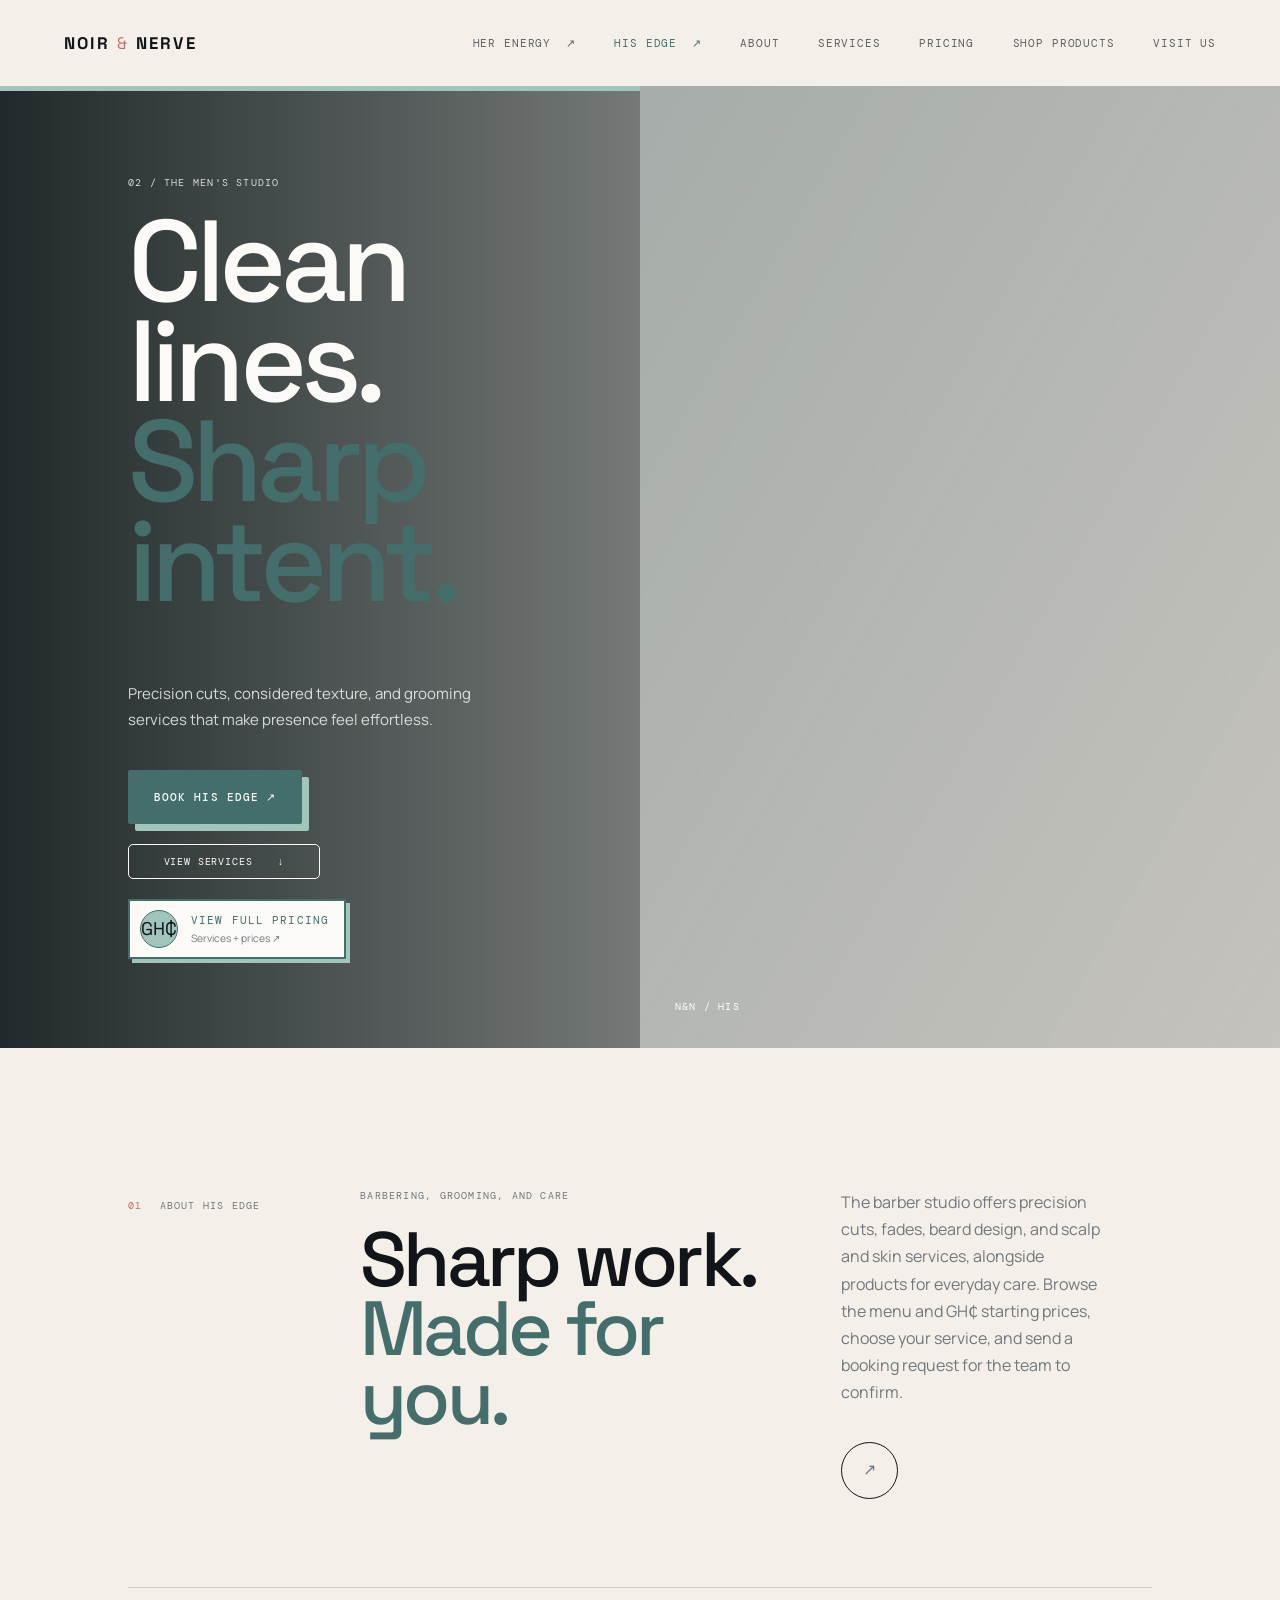
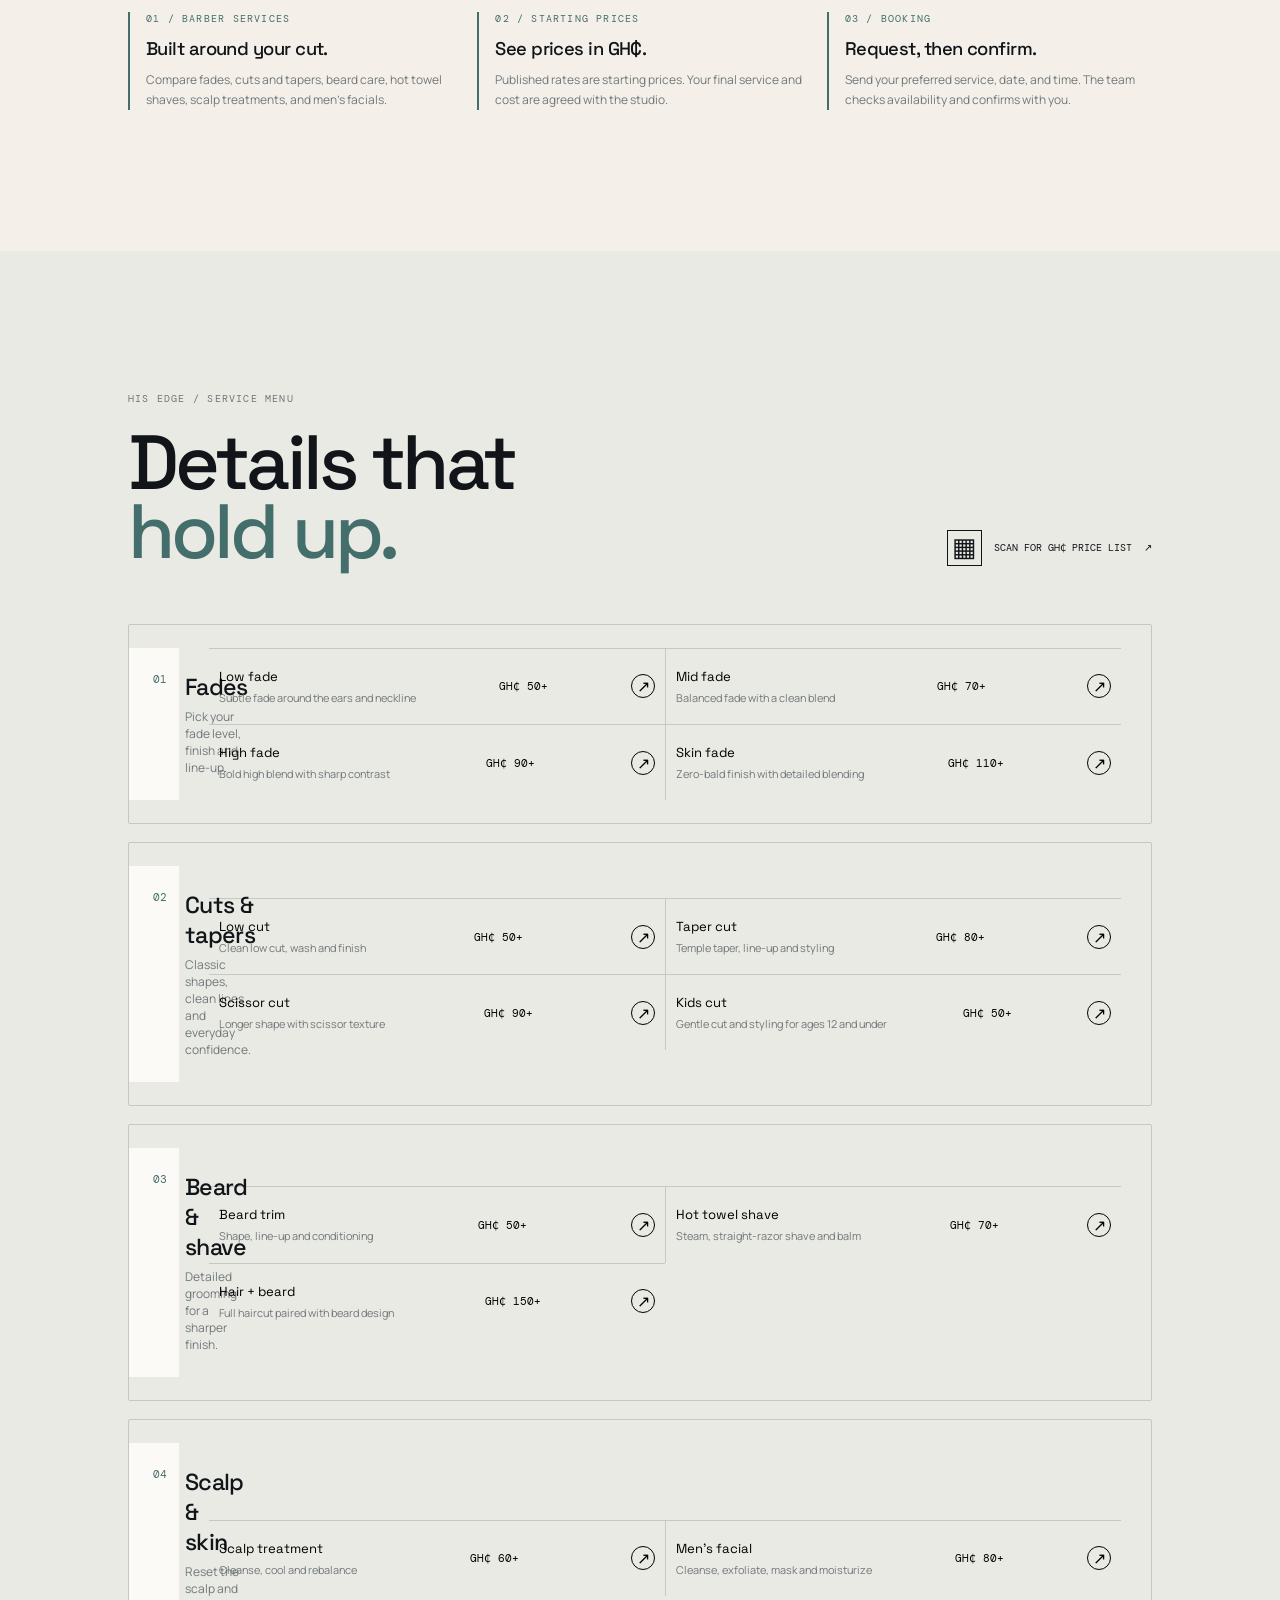
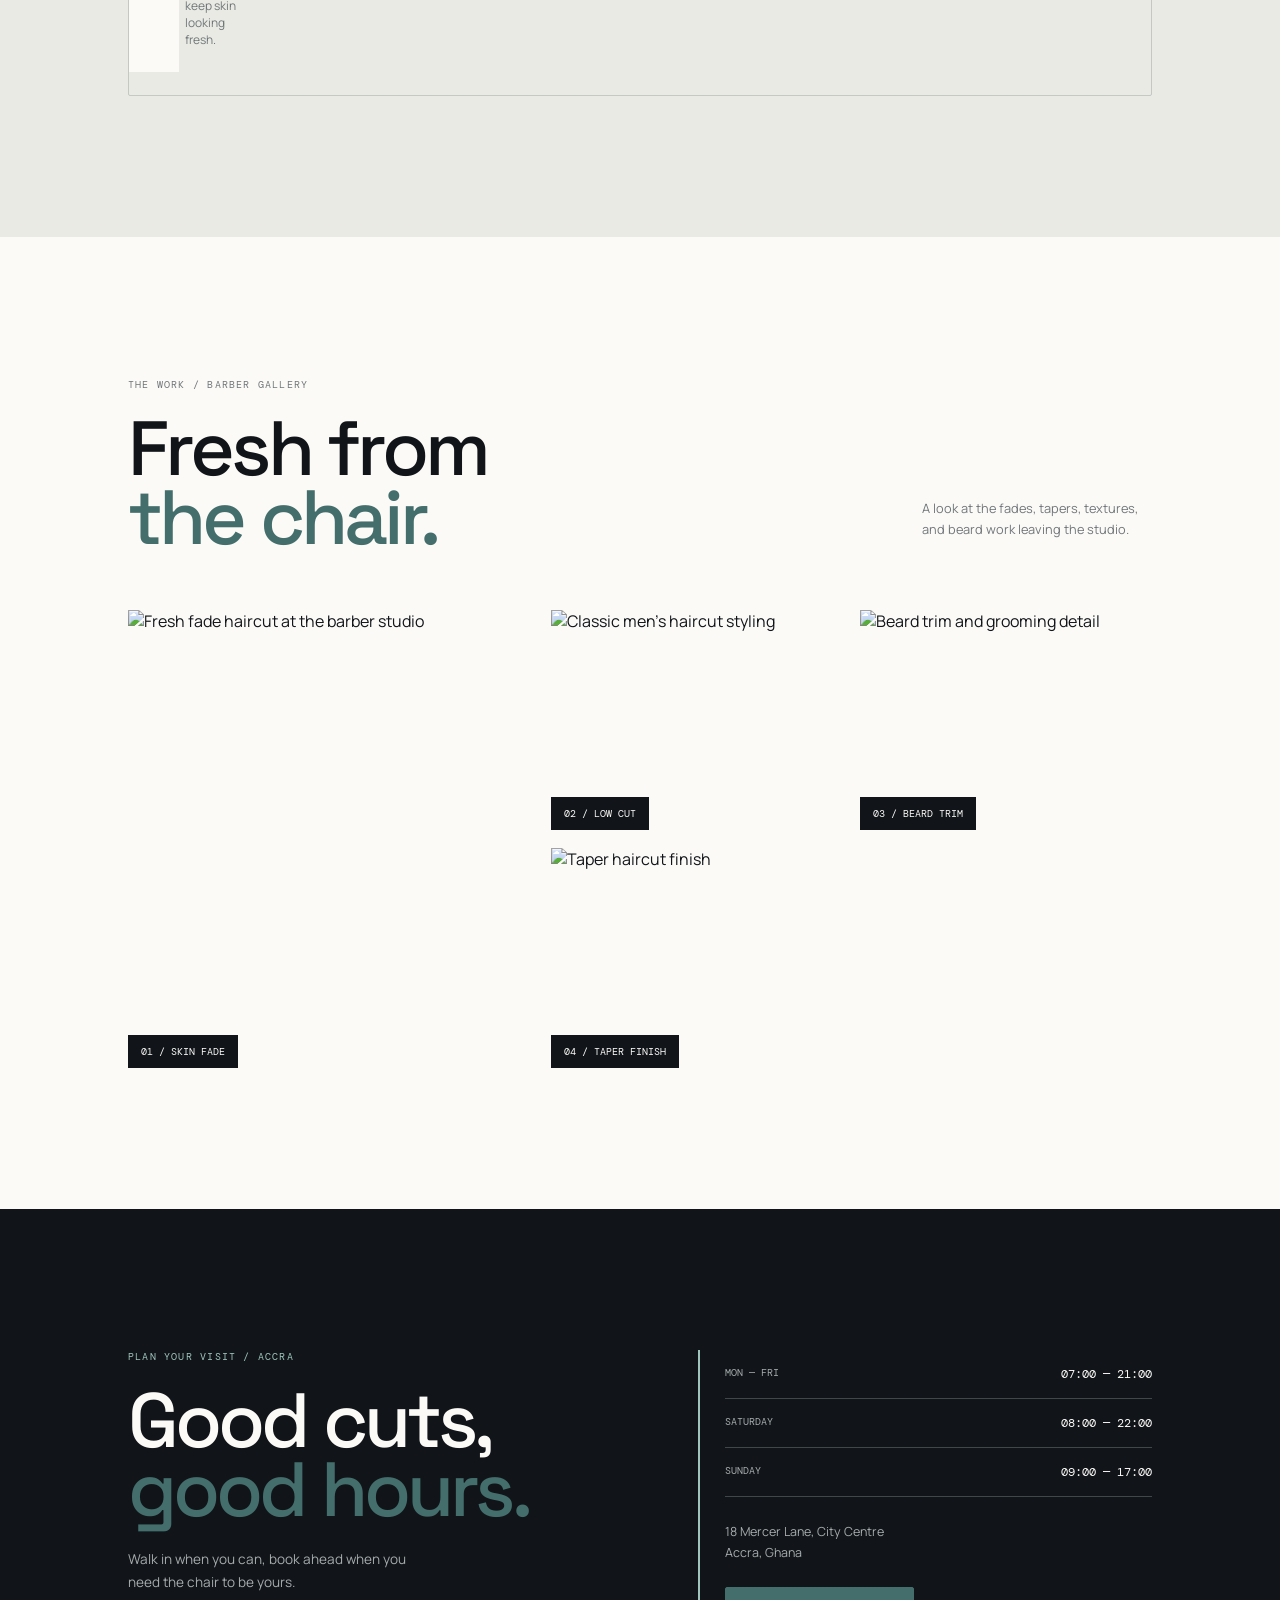
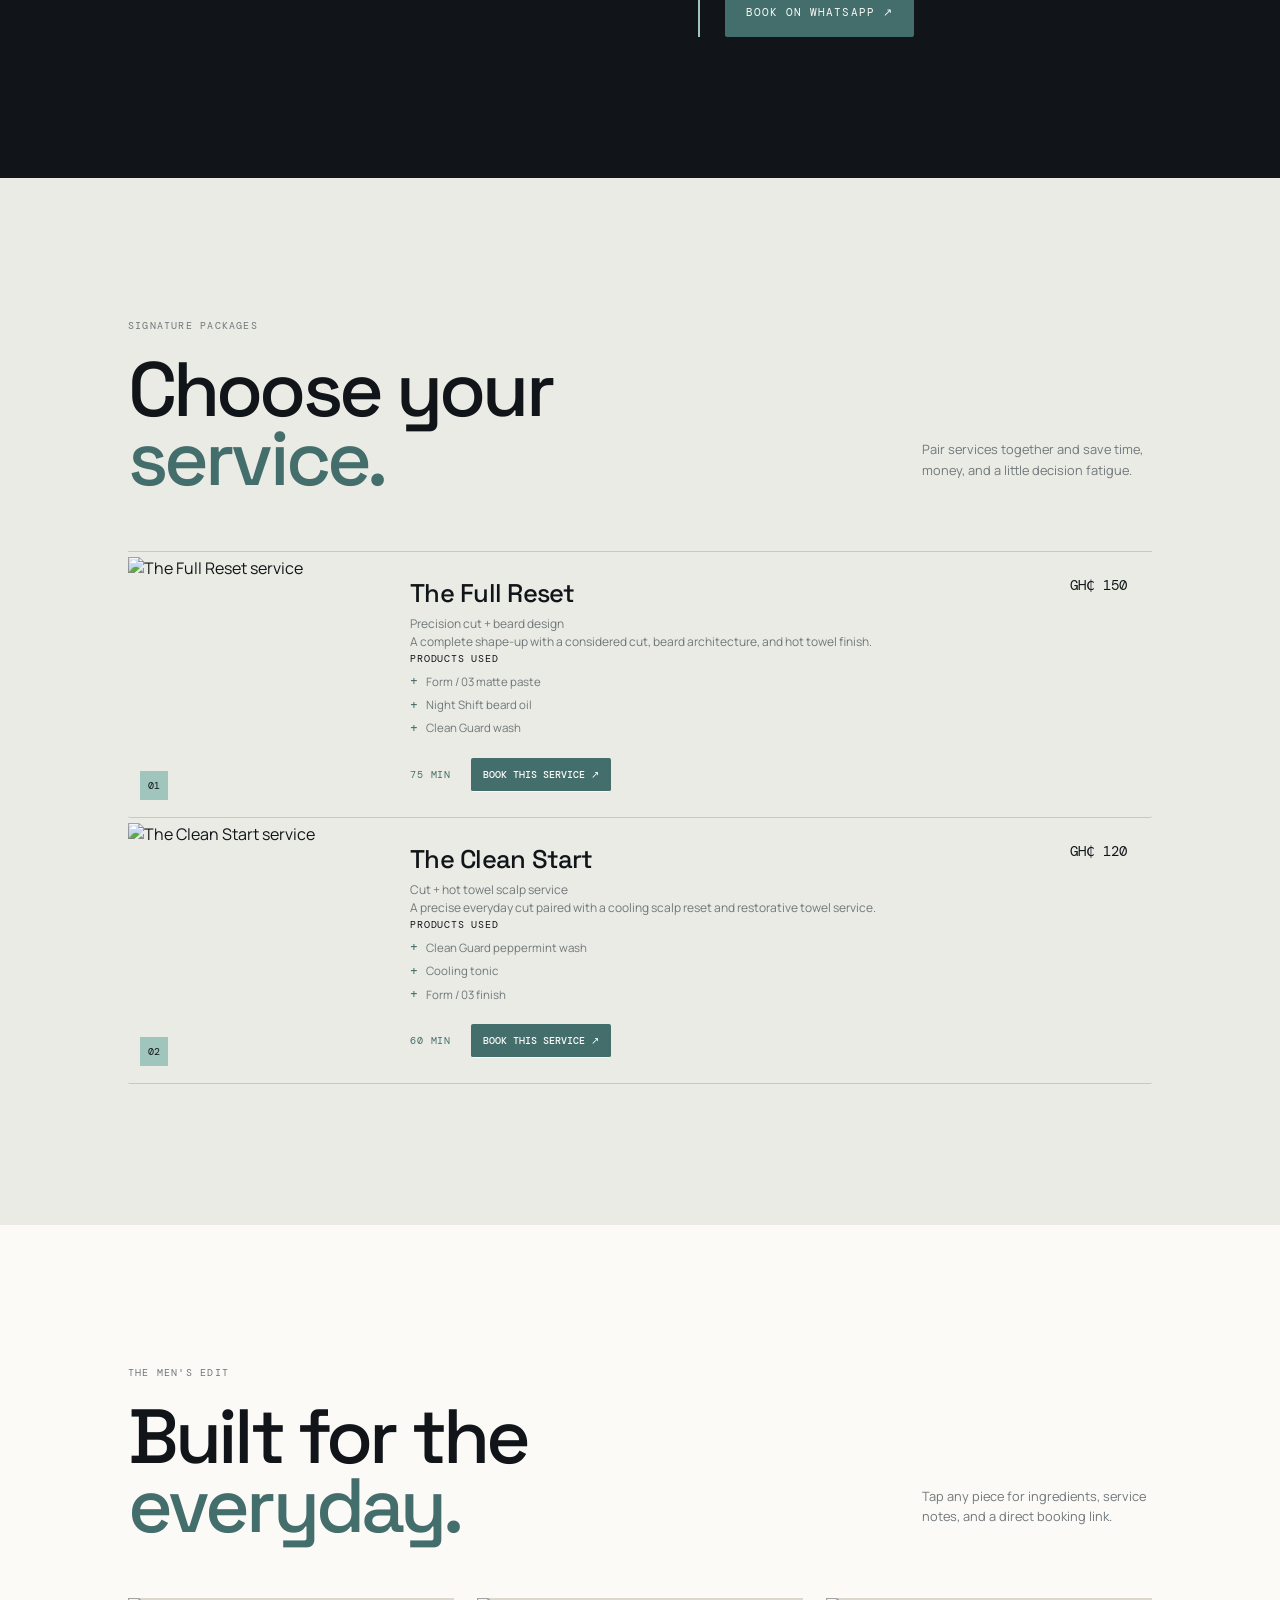
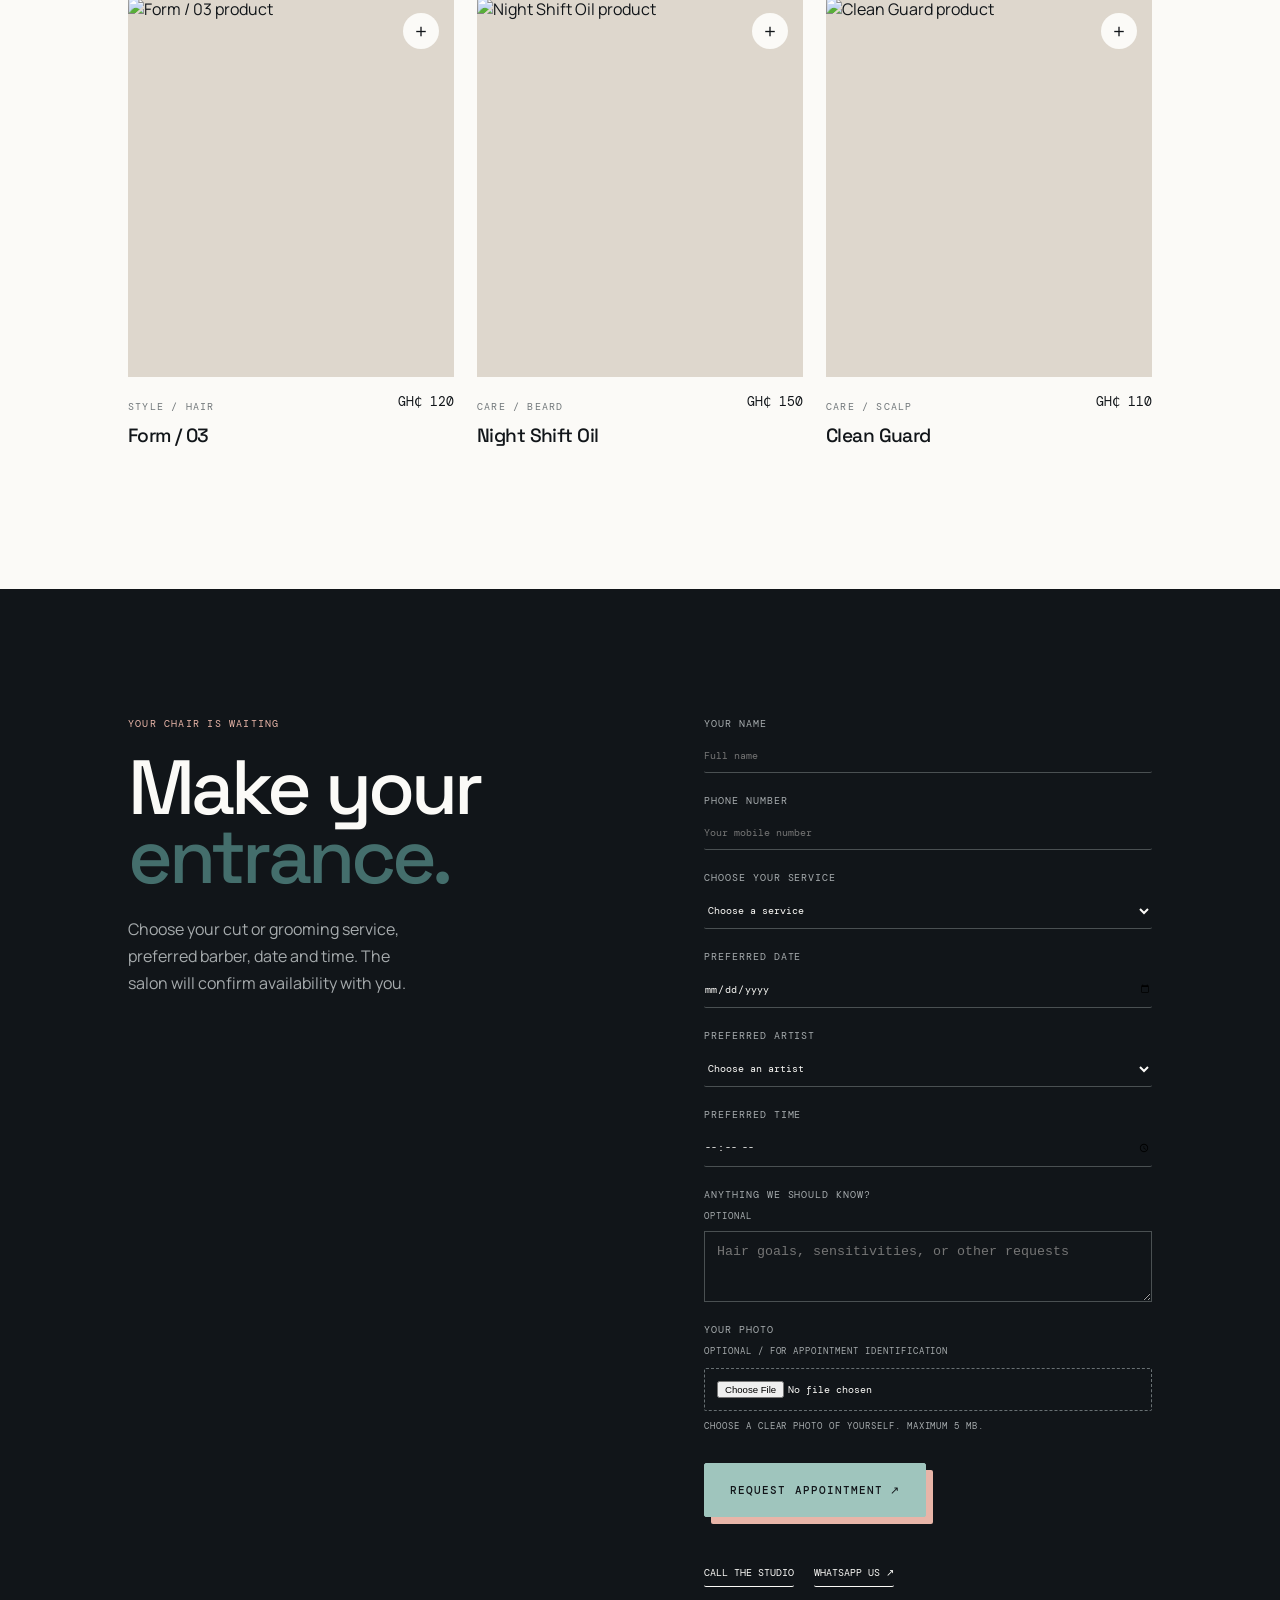
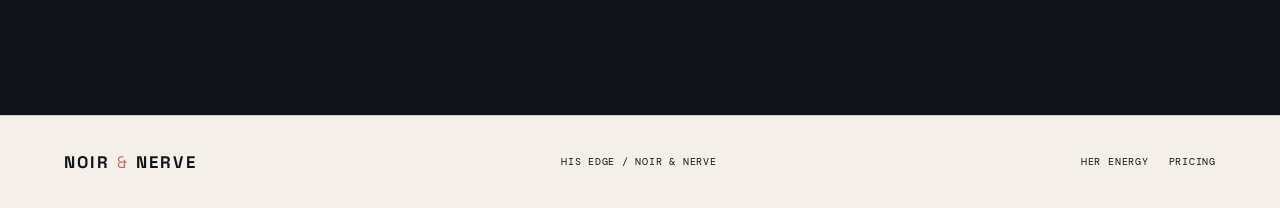
==== commit cbbe140b: "female salon" ====
--- a/men.html
+++ b/men.html
@@ -78,8 +78,9 @@
         <div class="split-body">
           <p>
             The barber studio offers precision cuts, fades, beard design, and
-            full grooming services, alongside products for everyday care. Browse
-            the service menu and GH₵ prices, then book your chair.
+            scalp and skin services, alongside products for everyday care.
+            Browse the menu and GH₵ starting prices, choose your service, and
+            send a booking request for the team to confirm.
           </p>
           <a
             class="circle-link"
@@ -87,6 +88,23 @@
             aria-label="Explore men's services"
             >↗</a
           >
+        </div>
+        <div class="about-proof">
+          <article>
+            <p class="eyebrow">01 / Barber services</p>
+            <h3>Built around your cut.</h3>
+            <p>Compare fades, cuts and tapers, beard care, hot towel shaves, scalp treatments, and men's facials.</p>
+          </article>
+          <article>
+            <p class="eyebrow">02 / Starting prices</p>
+            <h3>See prices in GH₵.</h3>
+            <p>Published rates are starting prices. Your final service and cost are agreed with the studio.</p>
+          </article>
+          <article>
+            <p class="eyebrow">03 / Booking</p>
+            <h3>Request, then confirm.</h3>
+            <p>Send your preferred service, date, and time. The team checks availability and confirms with you.</p>
+          </article>
         </div>
       </section>
       <section class="service-section" id="services">
--- a/styles.css
+++ b/styles.css
@@ -4,6 +4,18 @@
 .eyebrow, .section-marker, .card-kicker, .image-stamp, .map-coordinates, .product-meta span, .qr-panel span, .review-header button { font-family: var(--mono); font-size: .63rem; letter-spacing: .12em; text-transform: uppercase; } .eyebrow { color: var(--muted); margin: 0 0 23px; } h1, h2, h3, p { margin-top: 0; } h1, h2, h3 { font-family: var(--display); font-weight: 500; letter-spacing: -.05em; } h1 { font-size: clamp(4.2rem, 9vw, 9.4rem); line-height: .87; margin-bottom: 32px; } h2 { font-size: clamp(3rem, 6vw, 6rem); line-height: .9; } h3 { letter-spacing: -.03em; } em { color: var(--rose-deep); font-style: normal; } .men-page em { color: var(--teal-deep); } .hero-intro, .style-hero-copy > p:not(.eyebrow) { color: var(--muted); font-size: .94rem; line-height: 1.7; max-width: 375px; } .button { align-items: center; border: 0; display: inline-flex; font-family: var(--mono); font-size: .67rem; justify-content: center; letter-spacing: .1em; padding: 17px 20px; text-transform: uppercase; transition: transform .2s, background .2s; } .button:hover { transform: translateY(-3px); } .button-dark { background: var(--ink); color: var(--white); } .button-light { background: var(--white); color: var(--ink); } .button-outline { border: 1px solid var(--ink); background: transparent; } .hero-actions { align-items: center; display: flex; gap: 30px; margin-top: 37px; } .text-link { border-bottom: 1px solid var(--ink); font-family: var(--mono); font-size: .65rem; padding-bottom: 8px; text-transform: uppercase; letter-spacing: .08em;border: 1px solid whitesmoke; border-radius: 5px; padding: 10px; width: 50%; text-align: center;} .text-link span { margin-left: 18px; }
 .hero-shell { min-height: calc(100vh - 86px); overflow: hidden; padding: 9vh 10vw 4vh; position: relative; } .hero-copy { position: relative; z-index: 2; } .hero-orbit { height: min(55vw, 660px); position: absolute; right: 4vw; top: 6vh; width: min(55vw, 660px); } .orbit-ring { border: 1px solid rgba(17,21,25,.15); border-radius: 50%; left: 5%; position: absolute; top: 5%; width: 90%; aspect-ratio: 1; } .ring-two { border-color: var(--rose); left: 16%; top: 16%; width: 68%; } .orbit-core { align-items: center; background: var(--rose); border-radius: 50%; display: flex; flex-direction: column; height: 35%; justify-content: center; left: 32.5%; position: absolute; top: 32.5%; width: 35%; } .orbit-core span { font: 700 clamp(2rem, 6vw, 5rem)/1 var(--display); letter-spacing: -.1em; } .orbit-core small, .orbit-label { font: .6rem var(--mono); letter-spacing: .13em; } .orbit-label { position: absolute; } .label-top { right: 5%; top: 15%; } .label-bottom { bottom: 14%; left: 4%; } .hero-foot { bottom: 4vh; display: flex; font: .62rem var(--mono); gap: 20px; letter-spacing: .1em; position: absolute; text-transform: uppercase; width: 80%; } .hero-line { background: var(--ink); height: 1px; margin-top: 5px; width: 60px; }
 .split-intro, .products-section, .service-section, .product-section-page, .visit-section { padding: 11vw 10vw; } .split-intro { display: grid; gap: 6vw; grid-template-columns: .5fr 1.3fr 1fr; } .section-marker { color: var(--rose-deep); padding-top: 10px; } .section-marker span { color: var(--muted); margin-left: 10px; } .split-intro h2, .section-heading h2 { margin: 0; } .split-body { align-self: end; color: var(--muted); line-height: 1.7; max-width: 270px; } .circle-link { align-items: center; border: 1px solid var(--ink); border-radius: 50%; display: flex; height: 57px; justify-content: center; margin-top: 35px; width: 57px; }
+.about-proof { border-top: 1px solid var(--line); display: grid; gap: 24px; grid-column: 1 / -1; grid-template-columns: repeat(3, minmax(0, 1fr)); margin-top: 12px; padding-top: 24px; }
+.about-proof article { border-left: 2px solid var(--rose-deep); padding-left: 16px; }
+.about-proof .eyebrow { color: var(--rose-deep); margin-bottom: 12px; }
+.about-proof h3 { font-size: 1.15rem; margin: 0 0 10px; }
+.about-proof article > p:not(.eyebrow) { color: var(--muted); font-size: .75rem; line-height: 1.65; margin: 0; }
+.about-proof a { border-bottom: 1px solid currentColor; display: inline-block; font: .62rem var(--mono); margin-top: 12px; padding-bottom: 5px; text-transform: uppercase; }
+.about-proof a:hover { color: var(--rose-deep); }
+.men-page .about-proof article { border-color: var(--teal-deep); }
+.men-page .about-proof .eyebrow, .men-page .about-proof a:hover { color: var(--teal-deep); }
+@media (max-width: 800px) {
+	.about-proof { grid-template-columns: 1fr; }
+}
 .experience-grid { display: grid; grid-template-columns: 1fr 1fr; } .experience-card { min-height: 680px; overflow: hidden; position: relative; } .experience-image, .style-hero-photo { background-position: center; background-size: cover; min-height: 100%; transition: transform .6s; } .experience-card:hover .experience-image { transform: scale(1.04); } .image-women { background-image: linear-gradient(120deg, rgba(232,181,168,.2), rgba(55,32,32,.2)), url('https://images.unsplash.com/photo-1522337360788-8b13dee7a37e?auto=format&fit=crop&w=1400&q=85'); } .image-men { background-image: linear-gradient(120deg, rgba(19,46,49,.35), rgba(9,14,17,.2)), url('https://images.unsplash.com/photo-1621605815971-fbc98d665033?auto=format&fit=crop&w=1400&q=85'); } .experience-overlay { bottom: 8%; color: var(--white); left: 9%; position: absolute; } .experience-overlay h3 { font-size: clamp(2.8rem, 5vw, 5.5rem); line-height: .88; margin: 23px 0 30px; } .experience-overlay em { color: var(--rose); } .men-card .experience-overlay em { color: var(--teal); } .card-arrow { font: .65rem var(--mono); text-transform: uppercase; letter-spacing: .12em; } .card-arrow b { font-size: 1rem; font-weight: 400; margin-left: 15px; }
 .section-heading { align-items: end; display: flex; justify-content: space-between; margin-bottom: 58px; } .product-strip, .product-grid { display: grid; gap: 23px; grid-template-columns: repeat(4, 1fr); } .product-grid { grid-template-columns: repeat(3, 1fr); } .product-card { cursor: pointer; outline: none; } .product-card:focus-visible { outline: 2px solid var(--rose-deep); outline-offset: 5px; } .product-image { background: #ded7cd; overflow: hidden; position: relative; } .product-image img { aspect-ratio: .86; display: block; object-fit: cover; transition: transform .4s; width: 100%; } .product-card:hover img { transform: scale(1.04); } .product-plus { align-items: center; background: var(--white); border-radius: 50%; display: flex; font-size: 1.3rem; height: 36px; justify-content: center; position: absolute; right: 15px; top: 15px; width: 36px; } .product-meta { display: flex; justify-content: space-between; padding-top: 16px; } .product-meta span { color: var(--muted); } .product-meta h3 { font-size: 1.2rem; margin: 8px 0 0; } .product-meta strong { font: .8rem var(--mono); }
 .booking-section { background: var(--ink); color: var(--white); padding: 10vw; } .booking-panel { display: grid; gap: 10vw; grid-template-columns: 1fr 1fr; margin: auto; max-width: 1150px; } .booking-panel h2 { margin: 0 0 25px; } .booking-panel .eyebrow { color: var(--rose); } .booking-panel > div > p:last-child { color: #a6abad; line-height: 1.7; max-width: 300px; } .booking-form { align-self: center; display: grid; gap: 21px; } .booking-form label { color: #a6abad; display: grid; font: .6rem var(--mono); gap: 9px; letter-spacing: .1em; text-transform: uppercase; } .booking-form input, .booking-form select { background: transparent; border: 0; border-bottom: 1px solid #4a5052; color: var(--white); outline: none; padding: 10px 0; } .booking-form select option { background: var(--ink); } .form-note { color: var(--rose); font: .7rem var(--mono); margin: 0; }
@@ -203,6 +215,17 @@
 .legacy-service-list { display: none !important; }
 .price-table article small { color: var(--rose-deep); display: block; font: .6rem var(--mono); letter-spacing: .08em; margin-bottom: 6px; text-transform: uppercase; }
 .men-page .price-table article small { color: var(--teal-deep); }
+.price-table { border-top: 2px solid var(--rose-deep); }
+.price-table article { background: var(--white); padding-left: 20px; padding-right: 20px; transition: background .2s; }
+.price-table article:nth-child(even) { background: rgba(232,181,168,.12); }
+.price-table article:hover { background: rgba(232,181,168,.24); }
+.price-table article small { background: rgba(232,181,168,.2); border-radius: 2px; display: inline-block; padding: 5px 8px; }
+.price-table article strong { background: var(--rose-deep); color: var(--white); min-width: 112px; padding: 10px 12px; text-align: center; white-space: nowrap; }
+.men-page .price-table { border-top-color: var(--teal-deep); }
+.men-page .price-table article:nth-child(even) { background: rgba(159,197,189,.14); }
+.men-page .price-table article:hover { background: rgba(159,197,189,.28); }
+.men-page .price-table article small { background: rgba(159,197,189,.24); }
+.men-page .price-table article strong { background: var(--teal-deep); }
 .barber-gallery-section { background: var(--white); padding: 11vw 10vw; }
 .barber-gallery { display: grid; gap: 18px; grid-template-columns: 1.25fr .9fr .9fr; grid-template-rows: 220px 220px; }
 .barber-gallery figure { margin: 0; min-height: 0; overflow: hidden; position: relative; }
@@ -383,6 +406,8 @@
 .men-page .booking-form textarea:focus { border-color: var(--teal); }
 .men-page .booking-photo-preview button { color: var(--teal); }
 .men-page .booking-photo-label input[type="file"]:focus { border-color: var(--teal); }
+.pricing-main { max-width: 1440px; }
+.price-table { min-width: 0; width: 100%; }
 @media (max-width: 800px) {
 	.team-section, .faq-section { padding: 22vw 8vw; }
 	.team-grid { grid-template-columns: repeat(2, minmax(0, 1fr)); }
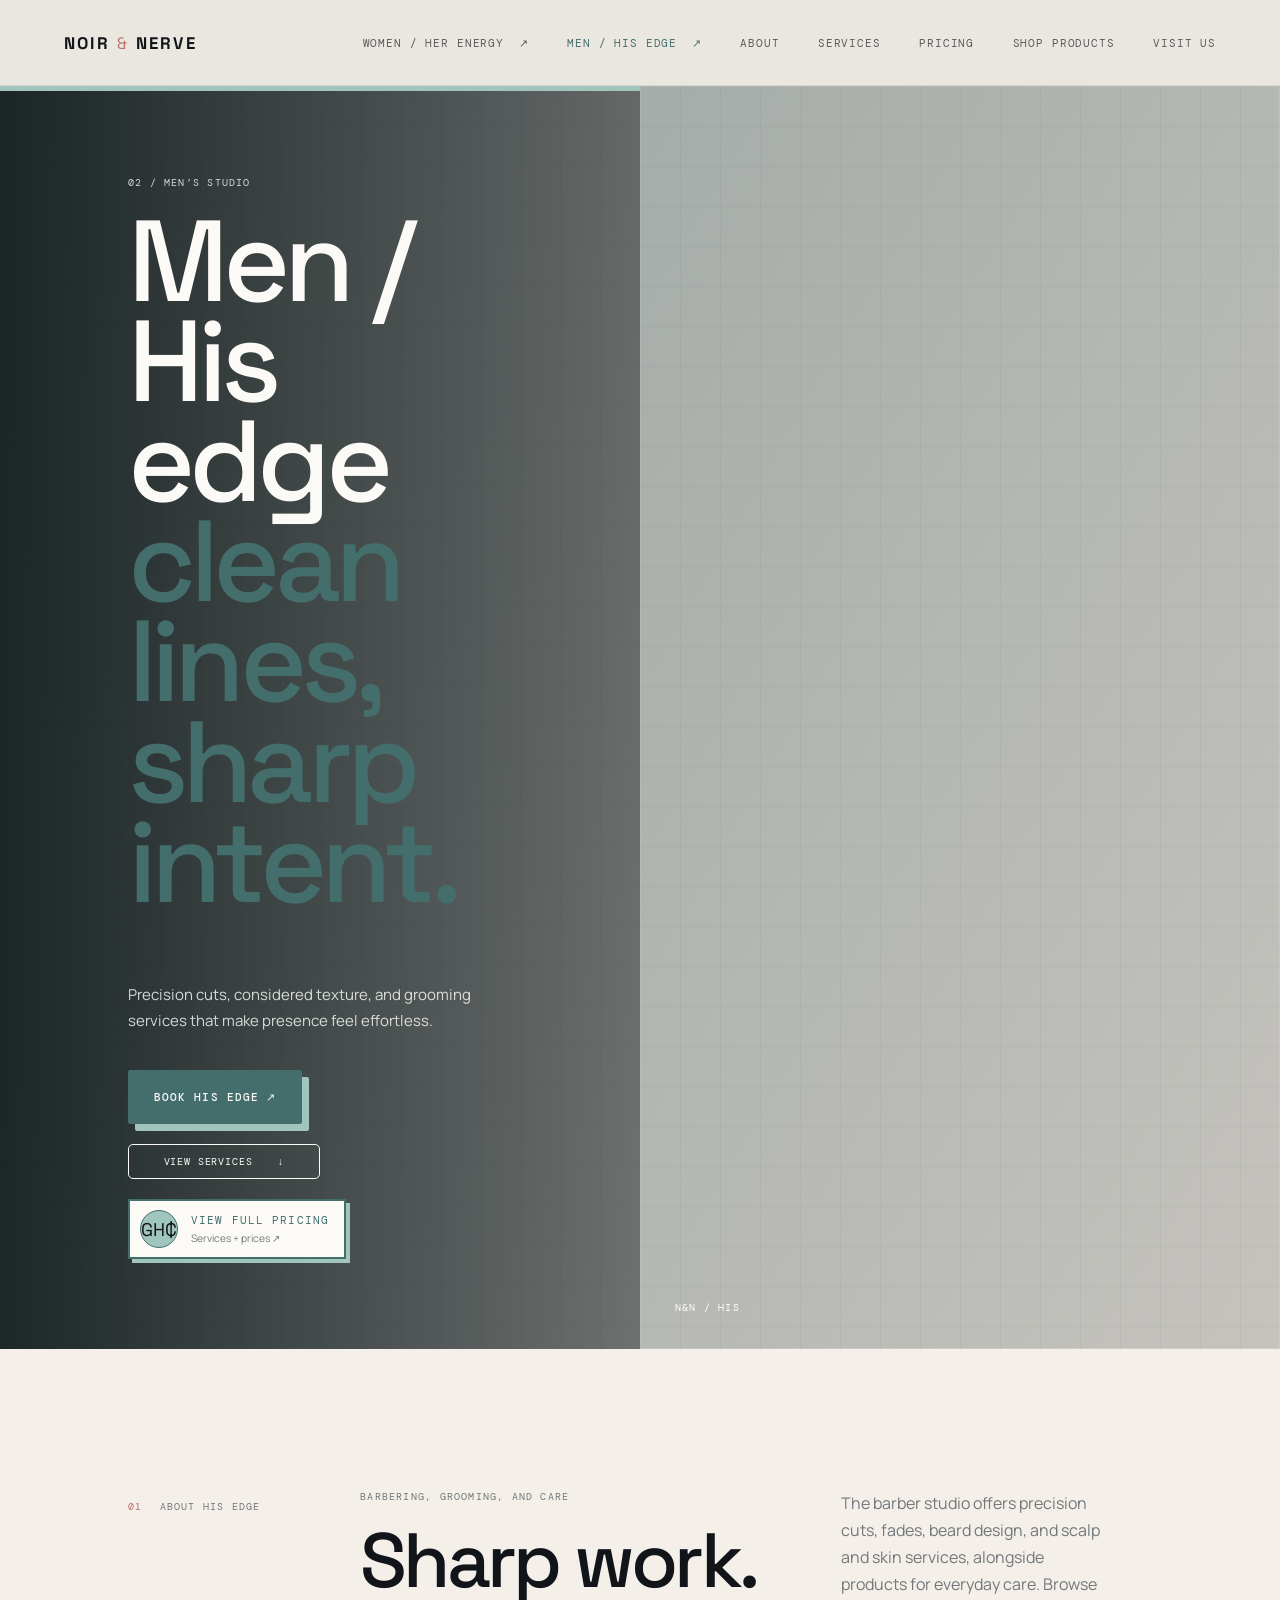
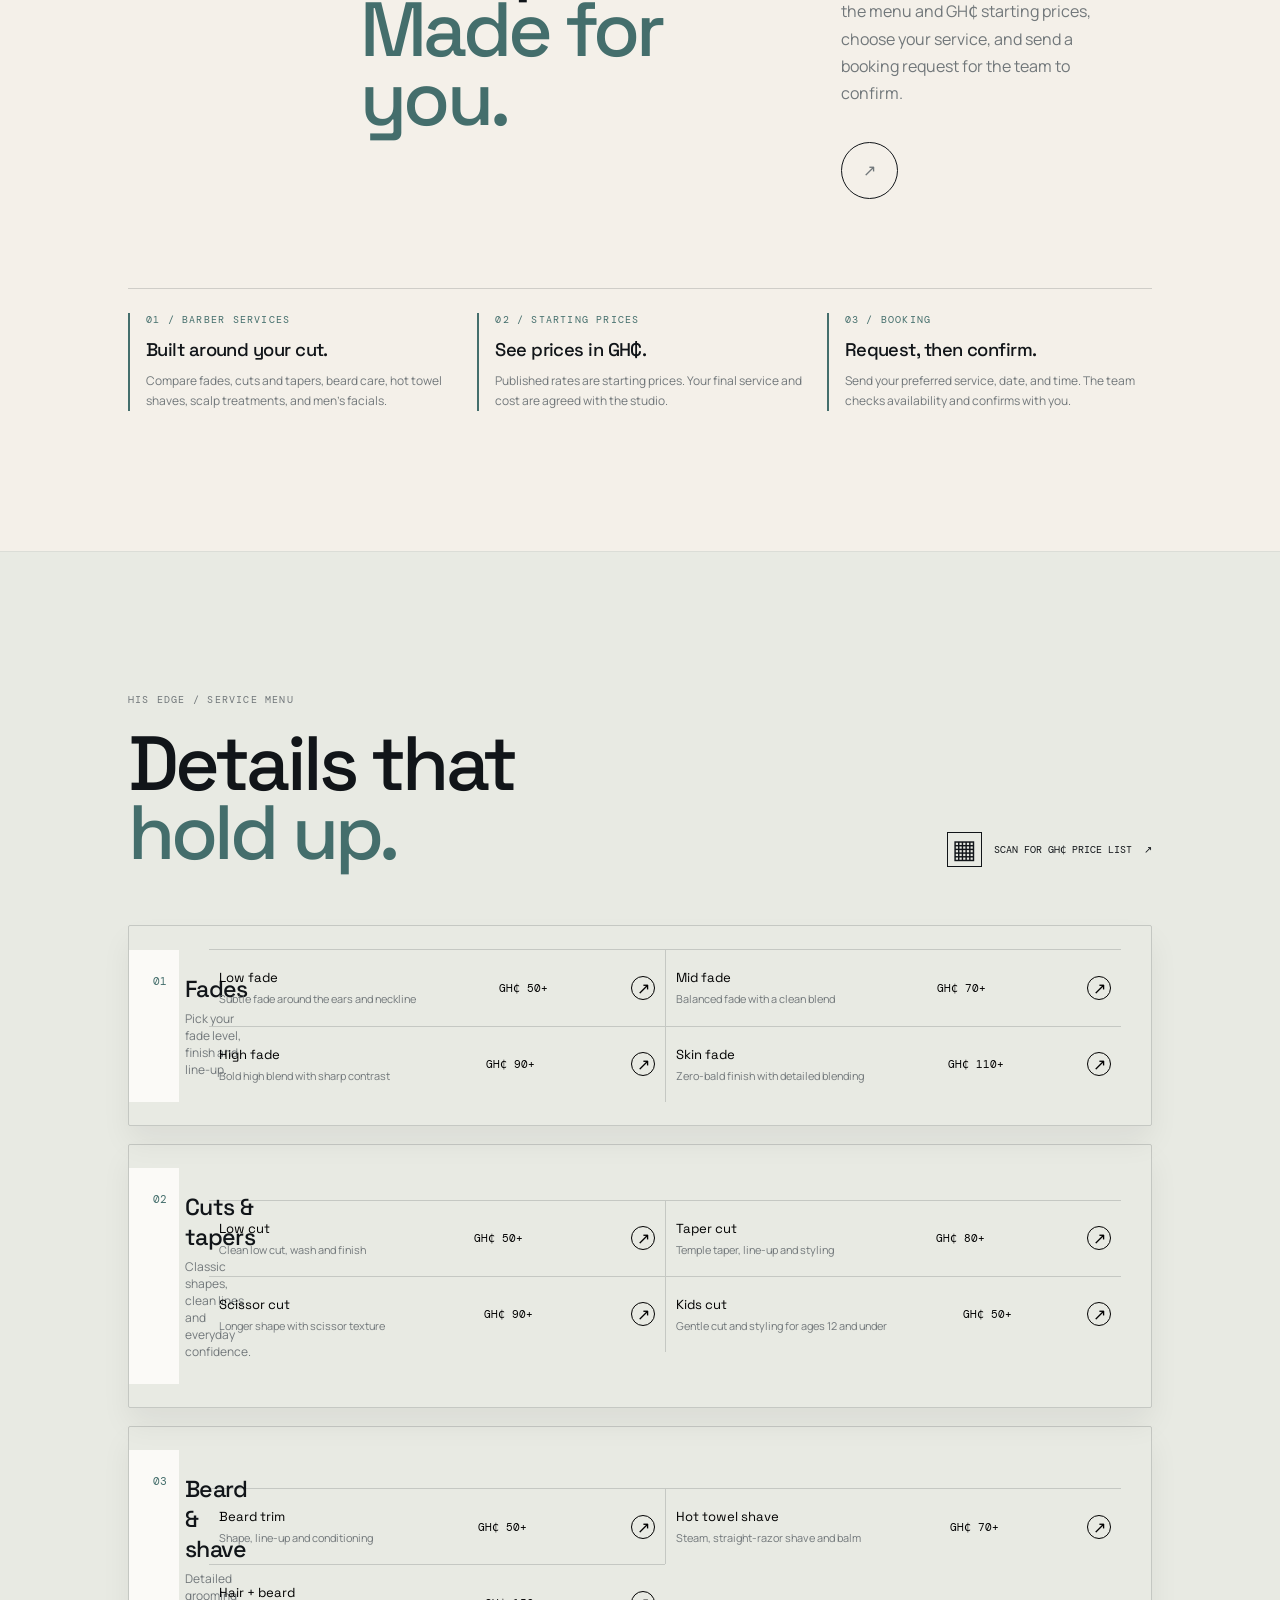
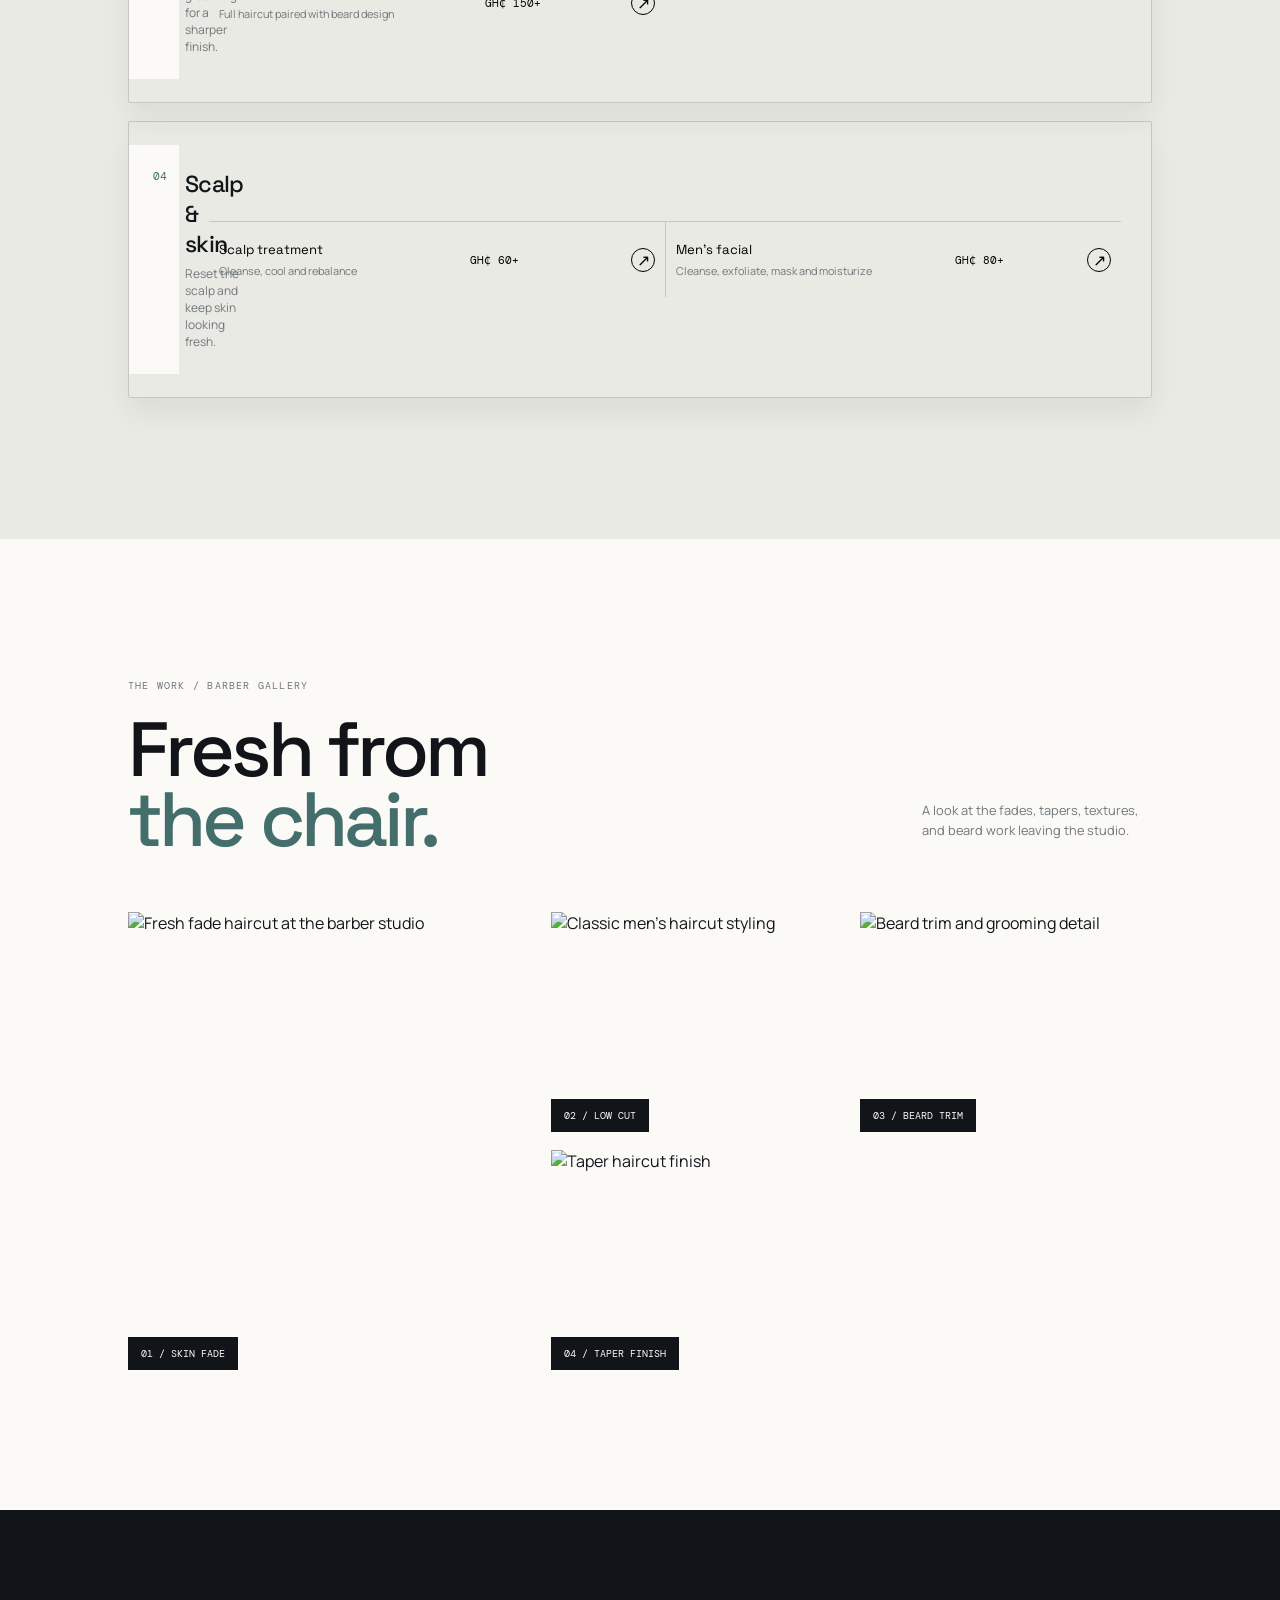
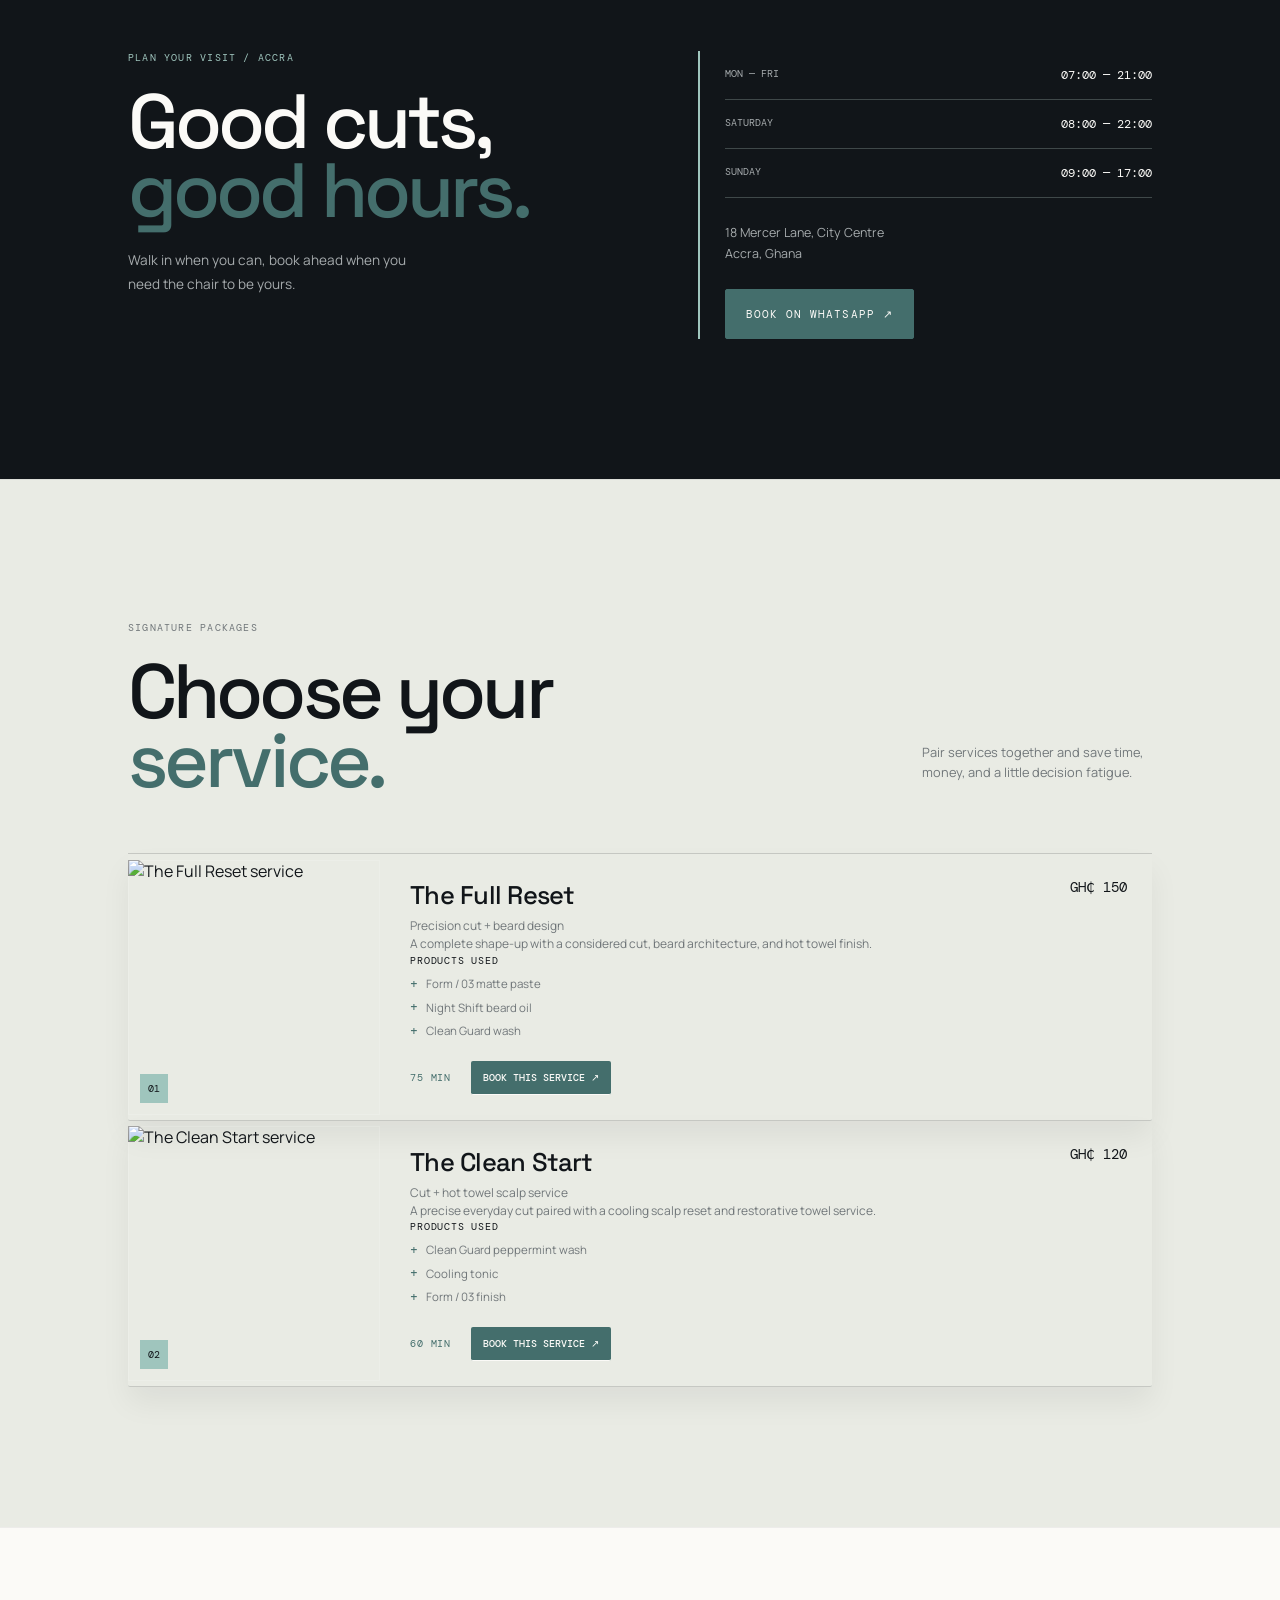
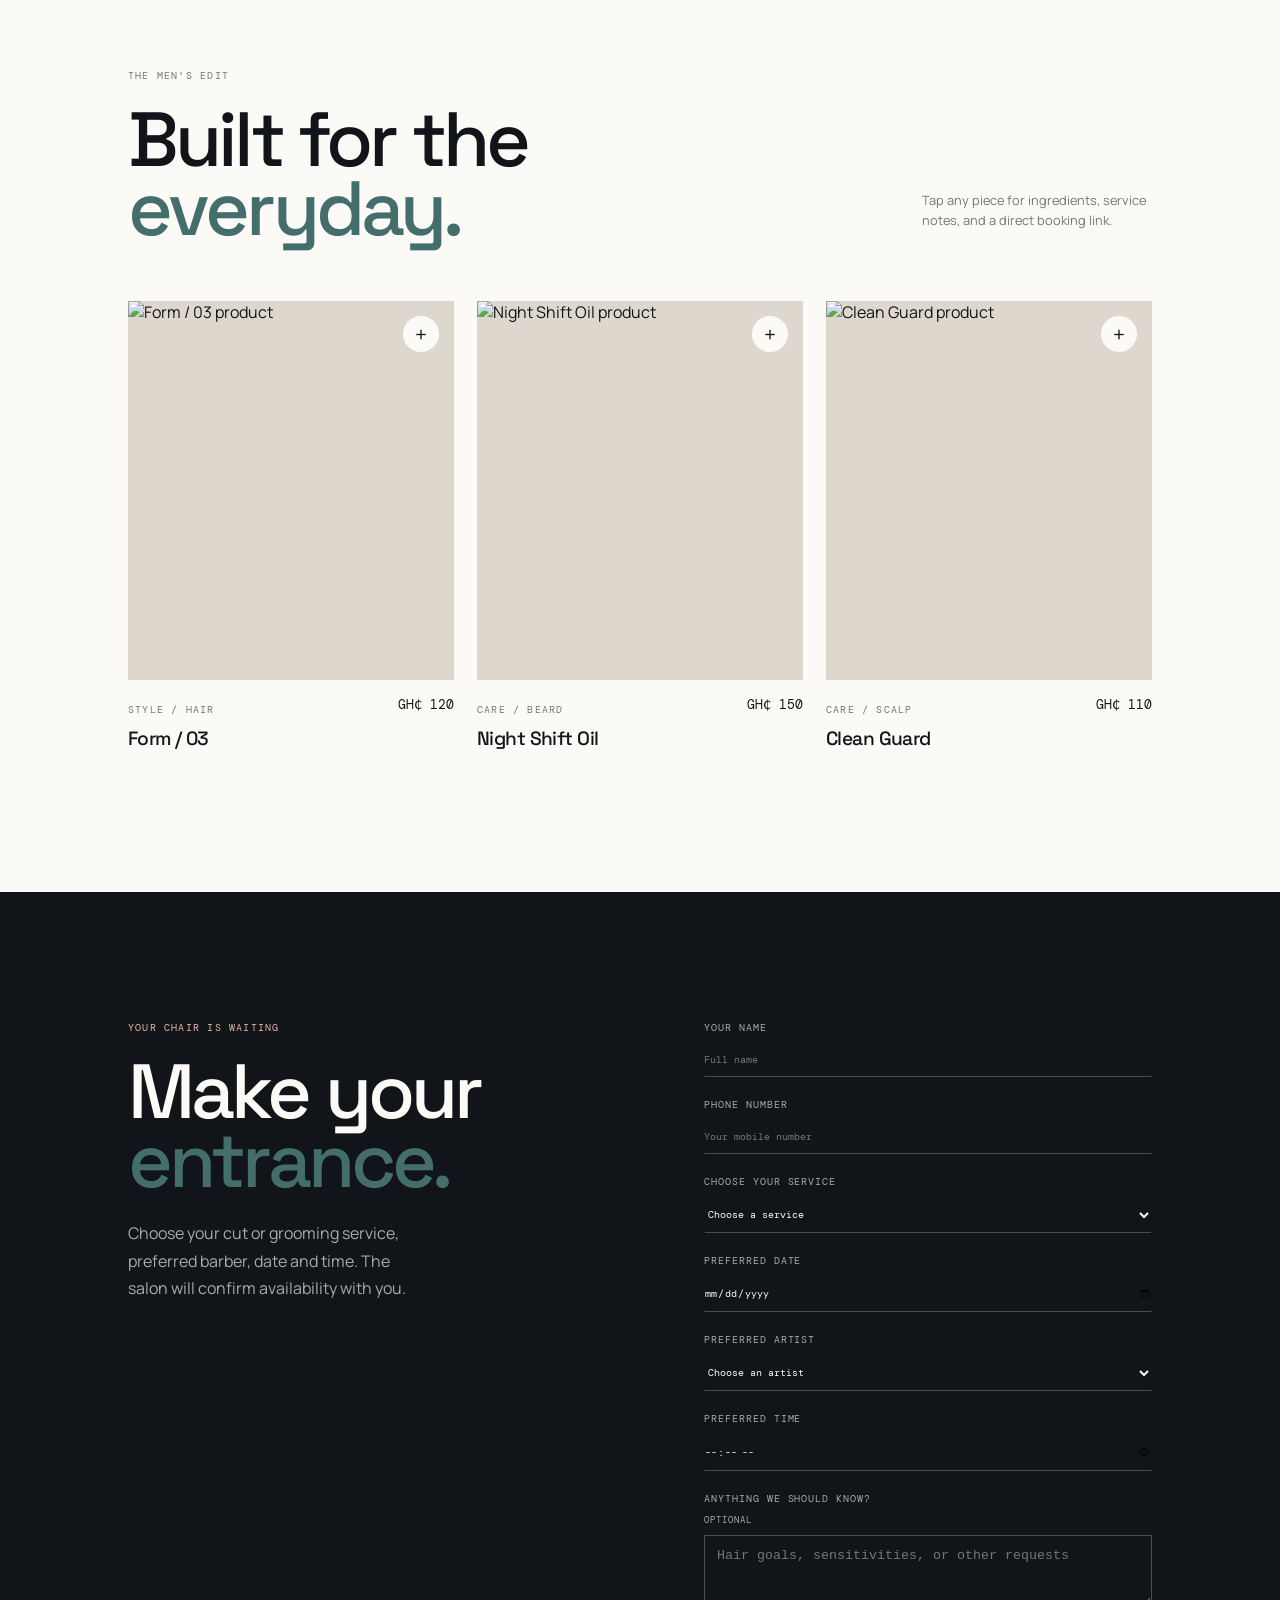
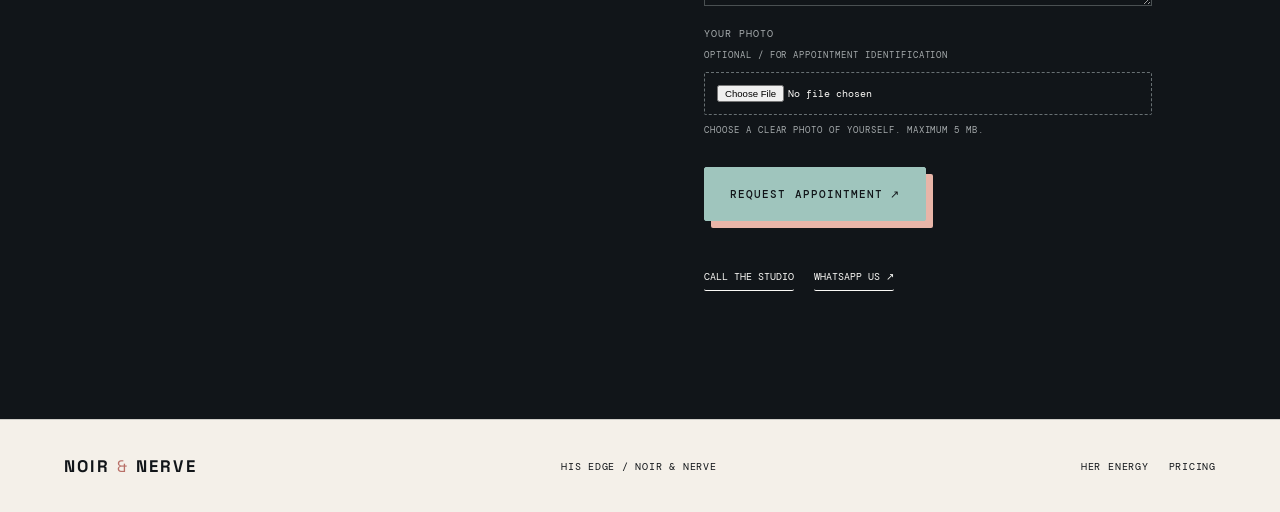
==== commit 60a21af8: "teacher bot" ====
--- a/men.html
+++ b/men.html
@@ -5,15 +5,51 @@
     <meta name="viewport" content="width=device-width, initial-scale=1.0" />
     <meta
       name="description"
-      content="His edge at NOIR & NERVE: precision cuts, beard design, barber services, and everyday grooming products."
-    />
+      content="His edge at NOIR & NERVE offers premium men’s haircuts, beard grooming, fades, shaves, and modern barber care."
+    />
+    <meta
+      name="keywords"
+      content="barber shop, men haircut, beard trim, fade, hot towel shave, grooming salon, men's grooming, barber booking"
+    />
+    <meta name="robots" content="index, follow" />
     <meta name="theme-color" content="#19252b" />
+    <meta property="og:type" content="website" />
     <meta property="og:title" content="His edge | NOIR & NERVE" />
     <meta
       property="og:description"
-      content="Clean lines. Sharp intent. Explore the men's studio menu and edit."
-    />
+      content="Clean lines. Sharp intent. Browse men’s barber services, grooming treatments, and pricing at NOIR & NERVE."
+    />
+    <meta property="og:url" content="https://noirandnerve.studio/men.html" />
+    <meta
+      property="og:image"
+      content="https://images.unsplash.com/photo-1517832606299-7ae9b720a186?auto=format&fit=crop&w=1200&q=80"
+    />
+    <meta name="twitter:card" content="summary_large_image" />
+    <meta name="twitter:title" content="His edge | NOIR & NERVE" />
+    <meta
+      name="twitter:description"
+      content="Modern men’s barber services including fades, beard trims, hot towel shaves, and grooming care."
+    />
+    <link rel="canonical" href="https://noirandnerve.studio/men.html" />
     <title>His edge | NOIR & NERVE</title>
+    <script type="application/ld+json">
+      {
+        "@context": "https://schema.org",
+        "@type": "BarberShop",
+        "name": "His edge at NOIR & NERVE",
+        "description": "Men’s barber services including precision cuts, fades, beard styling, hot towel shaves, and grooming treatments.",
+        "url": "https://noirandnerve.studio/men.html",
+        "telephone": "+233555018490",
+        "priceRange": "$$",
+        "areaServed": "Accra",
+        "address": {
+          "@type": "PostalAddress",
+          "streetAddress": "18 Mercer Lane, City Centre",
+          "addressLocality": "Accra",
+          "addressCountry": "GH"
+        }
+      }
+    </script>
     <link rel="preconnect" href="https://fonts.googleapis.com" />
     <link rel="preconnect" href="https://fonts.gstatic.com" crossorigin />
     <link
@@ -34,8 +70,8 @@
         <span></span><span></span>
       </button>
       <nav class="main-nav">
-        <a href="women.html">Her energy <span>↗</span></a
-        ><a class="active" href="men.html">His edge <span>↗</span></a
+        <a href="women.html">Women / Her energy <span>↗</span></a
+        ><a class="active" href="men.html">Men / His edge <span>↗</span></a
         ><a href="#about">About</a><a href="#services">Services</a
         ><a href="pricing-men.html">Pricing</a
         ><a href="men.html#products">Shop products</a
@@ -45,8 +81,8 @@
     <main>
       <section class="style-hero">
         <div class="style-hero-copy reveal">
-          <p class="eyebrow">02 / The men's studio</p>
-          <h1>Clean lines.<br /><em>Sharp intent.</em></h1>
+          <p class="eyebrow">02 / Men’s studio</p>
+          <h1>Men / His edge<br /><em>clean lines, sharp intent.</em></h1>
           <p>
             Precision cuts, considered texture, and grooming services that make
             presence feel effortless.
@@ -93,17 +129,26 @@
           <article>
             <p class="eyebrow">01 / Barber services</p>
             <h3>Built around your cut.</h3>
-            <p>Compare fades, cuts and tapers, beard care, hot towel shaves, scalp treatments, and men's facials.</p>
+            <p>
+              Compare fades, cuts and tapers, beard care, hot towel shaves,
+              scalp treatments, and men's facials.
+            </p>
           </article>
           <article>
             <p class="eyebrow">02 / Starting prices</p>
             <h3>See prices in GH₵.</h3>
-            <p>Published rates are starting prices. Your final service and cost are agreed with the studio.</p>
+            <p>
+              Published rates are starting prices. Your final service and cost
+              are agreed with the studio.
+            </p>
           </article>
           <article>
             <p class="eyebrow">03 / Booking</p>
             <h3>Request, then confirm.</h3>
-            <p>Send your preferred service, date, and time. The team checks availability and confirms with you.</p>
+            <p>
+              Send your preferred service, date, and time. The team checks
+              availability and confirms with you.
+            </p>
           </article>
         </div>
       </section>
--- a/styles.css
+++ b/styles.css
@@ -3,6 +3,104 @@
 * { box-sizing: border-box; } html { scroll-behavior: smooth; } body { margin: 0; background: var(--paper); color: var(--ink); font-family: var(--body); } body.modal-open { overflow: hidden; } a { color: inherit; text-decoration: none; } button, input, select { font: inherit; } button { cursor: pointer; } .site-header { align-items: center; display: flex; justify-content: space-between; min-height: 86px; padding: 0 5vw; position: relative; z-index: 5; } .brand { display: flex; align-items: center; gap: 7px; font-family: var(--display); font-size: 1.05rem; font-weight: 700; letter-spacing: .13em; } .brand i { color: var(--rose-deep); font-style: normal; font-weight: 400; } .main-nav { display: flex; gap: clamp(18px, 3vw, 48px); font-family: var(--mono); font-size: .67rem; text-transform: uppercase; letter-spacing: .08em; } .main-nav a { opacity: .66; transition: opacity .2s, color .2s; } .main-nav a:hover, .main-nav a.active { opacity: 1; color: var(--rose-deep); } .men-page .main-nav a:hover, .men-page .main-nav a.active { color: var(--teal-deep); } .main-nav span, .header-cta span, .button span { margin-left: 7px; } .header-cta { border-bottom: 1px solid var(--ink); font-family: var(--mono); font-size: .67rem; padding: 8px 0; text-transform: uppercase; letter-spacing: .08em; } .menu-toggle { background: none; border: 0; display: none; padding: 6px; } .menu-toggle span { background: var(--ink); display: block; height: 1px; margin: 5px 0; width: 25px; }
 .eyebrow, .section-marker, .card-kicker, .image-stamp, .map-coordinates, .product-meta span, .qr-panel span, .review-header button { font-family: var(--mono); font-size: .63rem; letter-spacing: .12em; text-transform: uppercase; } .eyebrow { color: var(--muted); margin: 0 0 23px; } h1, h2, h3, p { margin-top: 0; } h1, h2, h3 { font-family: var(--display); font-weight: 500; letter-spacing: -.05em; } h1 { font-size: clamp(4.2rem, 9vw, 9.4rem); line-height: .87; margin-bottom: 32px; } h2 { font-size: clamp(3rem, 6vw, 6rem); line-height: .9; } h3 { letter-spacing: -.03em; } em { color: var(--rose-deep); font-style: normal; } .men-page em { color: var(--teal-deep); } .hero-intro, .style-hero-copy > p:not(.eyebrow) { color: var(--muted); font-size: .94rem; line-height: 1.7; max-width: 375px; } .button { align-items: center; border: 0; display: inline-flex; font-family: var(--mono); font-size: .67rem; justify-content: center; letter-spacing: .1em; padding: 17px 20px; text-transform: uppercase; transition: transform .2s, background .2s; } .button:hover { transform: translateY(-3px); } .button-dark { background: var(--ink); color: var(--white); } .button-light { background: var(--white); color: var(--ink); } .button-outline { border: 1px solid var(--ink); background: transparent; } .hero-actions { align-items: center; display: flex; gap: 30px; margin-top: 37px; } .text-link { border-bottom: 1px solid var(--ink); font-family: var(--mono); font-size: .65rem; padding-bottom: 8px; text-transform: uppercase; letter-spacing: .08em;border: 1px solid whitesmoke; border-radius: 5px; padding: 10px; width: 50%; text-align: center;} .text-link span { margin-left: 18px; }
 .hero-shell { min-height: calc(100vh - 86px); overflow: hidden; padding: 9vh 10vw 4vh; position: relative; } .hero-copy { position: relative; z-index: 2; } .hero-orbit { height: min(55vw, 660px); position: absolute; right: 4vw; top: 6vh; width: min(55vw, 660px); } .orbit-ring { border: 1px solid rgba(17,21,25,.15); border-radius: 50%; left: 5%; position: absolute; top: 5%; width: 90%; aspect-ratio: 1; } .ring-two { border-color: var(--rose); left: 16%; top: 16%; width: 68%; } .orbit-core { align-items: center; background: var(--rose); border-radius: 50%; display: flex; flex-direction: column; height: 35%; justify-content: center; left: 32.5%; position: absolute; top: 32.5%; width: 35%; } .orbit-core span { font: 700 clamp(2rem, 6vw, 5rem)/1 var(--display); letter-spacing: -.1em; } .orbit-core small, .orbit-label { font: .6rem var(--mono); letter-spacing: .13em; } .orbit-label { position: absolute; } .label-top { right: 5%; top: 15%; } .label-bottom { bottom: 14%; left: 4%; } .hero-foot { bottom: 4vh; display: flex; font: .62rem var(--mono); gap: 20px; letter-spacing: .1em; position: absolute; text-transform: uppercase; width: 80%; } .hero-line { background: var(--ink); height: 1px; margin-top: 5px; width: 60px; }
+
+.home-page .site-header {
+  background: rgba(17, 21, 25, 0.08);
+  backdrop-filter: blur(8px);
+  border-bottom: 1px solid rgba(17,21,25,.08);
+}
+
+.home-page .hero-shell {
+  background:
+    radial-gradient(circle at top left, rgba(232, 181, 168, 0.16), transparent 36%),
+    radial-gradient(circle at bottom right, rgba(159, 197, 189, 0.18), transparent 32%),
+    linear-gradient(135deg, rgba(255,255,255,0.12), rgba(244,240,233,0.7));
+  border: 1px solid rgba(17,21,25,.06);
+  border-radius: 0 0 28px 28px;
+  box-shadow: inset 0 0 0 1px rgba(255,255,255,.05), 0 18px 40px rgba(17,21,25,.06);
+}
+
+.home-page .hero-shell::before {
+  background-image:
+    linear-gradient(rgba(17,21,25,.06) 1px, transparent 1px),
+    linear-gradient(90deg, rgba(17,21,25,.06) 1px, transparent 1px);
+  background-size: 48px 48px;
+  content: "";
+  inset: 0;
+  position: absolute;
+  mask-image: radial-gradient(circle at center, black 45%, transparent 100%);
+  opacity: .72;
+}
+
+.home-page .hero-copy,
+.home-page .hero-foot,
+.home-page .orbit-label {
+  position: relative;
+  z-index: 2;
+}
+
+.home-page .orbit-core {
+  background: linear-gradient(135deg, rgba(232,181,168,1), rgba(184,111,103,.94));
+  box-shadow: 0 0 40px rgba(184,111,103,.35);
+}
+
+.home-page .ring-two {
+  border-color: rgba(184,111,103,.7);
+  box-shadow: 0 0 22px rgba(184,111,103,.15);
+}
+
+.home-page .orbit-ring {
+  box-shadow: inset 0 0 18px rgba(255,255,255,.22);
+}
+
+.home-page .side-choice {
+  background: rgba(255,255,255,.28);
+  border: 1px solid rgba(17,21,25,.12);
+  box-shadow: inset 0 0 0 1px rgba(255,255,255,.18);
+}
+
+.home-page .side-choice:hover {
+  background: rgba(255,255,255,.64);
+  box-shadow: 0 10px 30px rgba(17,21,25,.08);
+}
+
+.home-page .experience-card {
+  border: 1px solid rgba(17,21,25,.08);
+  box-shadow: 0 18px 36px rgba(17,21,25,.08);
+  transition: transform .25s ease, box-shadow .25s ease;
+}
+
+.home-page .experience-card:hover {
+  transform: translateY(-8px);
+  box-shadow: 0 24px 50px rgba(17,21,25,.12);
+}
+
+.home-page .experience-overlay {
+  text-shadow: 0 2px 18px rgba(17,21,25,.48);
+}
+
+.home-page .split-intro {
+  background: linear-gradient(180deg, rgba(255,255,255,.1), rgba(255,255,255,.04));
+}
+
+.home-page .about-proof article {
+  background: rgba(255,255,255,.25);
+  border: 1px solid rgba(17,21,25,.06);
+  border-left: 3px solid var(--rose-deep);
+  border-radius: 12px;
+  padding: 18px 18px 20px;
+}
+
+.home-page .section-marker {
+  color: var(--rose-deep);
+  text-shadow: 0 0 18px rgba(184,111,103,.18);
+}
+
+.home-page .button-dark,
+.home-page .site-header .header-cta,
+.home-page .style-hero-copy .hero-actions .button-dark {
+  box-shadow: 0 12px 20px rgba(17,21,25,.12);
+}
 .split-intro, .products-section, .service-section, .product-section-page, .visit-section { padding: 11vw 10vw; } .split-intro { display: grid; gap: 6vw; grid-template-columns: .5fr 1.3fr 1fr; } .section-marker { color: var(--rose-deep); padding-top: 10px; } .section-marker span { color: var(--muted); margin-left: 10px; } .split-intro h2, .section-heading h2 { margin: 0; } .split-body { align-self: end; color: var(--muted); line-height: 1.7; max-width: 270px; } .circle-link { align-items: center; border: 1px solid var(--ink); border-radius: 50%; display: flex; height: 57px; justify-content: center; margin-top: 35px; width: 57px; }
 .about-proof { border-top: 1px solid var(--line); display: grid; gap: 24px; grid-column: 1 / -1; grid-template-columns: repeat(3, minmax(0, 1fr)); margin-top: 12px; padding-top: 24px; }
 .about-proof article { border-left: 2px solid var(--rose-deep); padding-left: 16px; }
@@ -108,6 +206,110 @@
 .booking-form input,
 .booking-form select {
 	border-radius: 2px;
+}
+
+.women-page .site-header,
+.men-page .site-header,
+.pricing-page .site-header {
+  background: rgba(17, 21, 25, 0.04);
+  backdrop-filter: blur(8px);
+  border-bottom: 1px solid rgba(17,21,25,.08);
+}
+
+.women-page .style-hero,
+.men-page .style-hero,
+.pricing-page .pricing-main {
+  position: relative;
+}
+
+.women-page .style-hero::before,
+.men-page .style-hero::before,
+.pricing-page .pricing-main::before {
+  content: "";
+  inset: 0;
+  position: absolute;
+  background-image:
+    linear-gradient(rgba(17,21,25,.05) 1px, transparent 1px),
+    linear-gradient(90deg, rgba(17,21,25,.05) 1px, transparent 1px);
+  background-size: 40px 40px;
+  opacity: .7;
+  pointer-events: none;
+}
+
+.women-page .style-hero-copy,
+.men-page .style-hero-copy,
+.pricing-page .pricing-main > * {
+  position: relative;
+  z-index: 1;
+}
+
+.women-page .style-hero-copy::before,
+.men-page .style-hero-copy::before {
+  background-attachment: fixed;
+}
+
+.women-page .service-section,
+.men-page .service-section,
+.women-page .package-section,
+.men-page .package-section,
+.women-page .product-section-page,
+.men-page .product-section-page,
+.women-page .booking-section,
+.men-page .booking-section,
+.women-page .visit-section,
+.men-page .visit-section {
+  border-top: 1px solid rgba(17,21,25,.06);
+}
+
+.women-page .service-group,
+.men-page .service-group,
+.women-page .package-card,
+.men-page .package-card,
+.women-page .price-table article,
+.men-page .price-table article,
+.women-page .qr-panel,
+.men-page .qr-panel,
+.women-page .experience-card,
+.men-page .experience-card {
+  box-shadow: 0 16px 30px rgba(17,21,25,.06);
+}
+
+.women-page .style-hero-copy {
+  background: linear-gradient(135deg, rgba(17,21,25,.18), rgba(17,21,25,.08));
+}
+
+.men-page .style-hero-copy {
+  background: linear-gradient(135deg, rgba(17,21,25,.2), rgba(17,21,25,.08));
+}
+
+.pricing-page .pricing-main {
+  background: linear-gradient(180deg, rgba(255,255,255,.06), rgba(255,255,255,.0));
+}
+
+.pricing-page .qr-panel {
+  background: rgba(255,255,255,.54);
+  border: 1px solid rgba(17,21,25,.09);
+  box-shadow: 0 18px 34px rgba(17,21,25,.08);
+}
+
+.pricing-page .price-table {
+  overflow: hidden;
+  border-radius: 12px;
+}
+
+.women-page .price-table article strong {
+  border-radius: 2px;
+}
+
+.men-page .price-table article strong {
+  border-radius: 2px;
+}
+
+.women-page .style-hero-photo,
+.men-page .style-hero-photo,
+.women-page .package-image,
+.men-page .package-image {
+  box-shadow: inset 0 0 0 1px rgba(255,255,255,.14);
 }
 .site-header .header-cta {
 	background: var(--rose-deep);
@@ -406,7 +608,7 @@
 .men-page .booking-form textarea:focus { border-color: var(--teal); }
 .men-page .booking-photo-preview button { color: var(--teal); }
 .men-page .booking-photo-label input[type="file"]:focus { border-color: var(--teal); }
-.pricing-main { max-width: 1440px; }
+.pricing-main { max-width: none; width: 100%; }
 .price-table { min-width: 0; width: 100%; }
 @media (max-width: 800px) {
 	.team-section, .faq-section { padding: 22vw 8vw; }
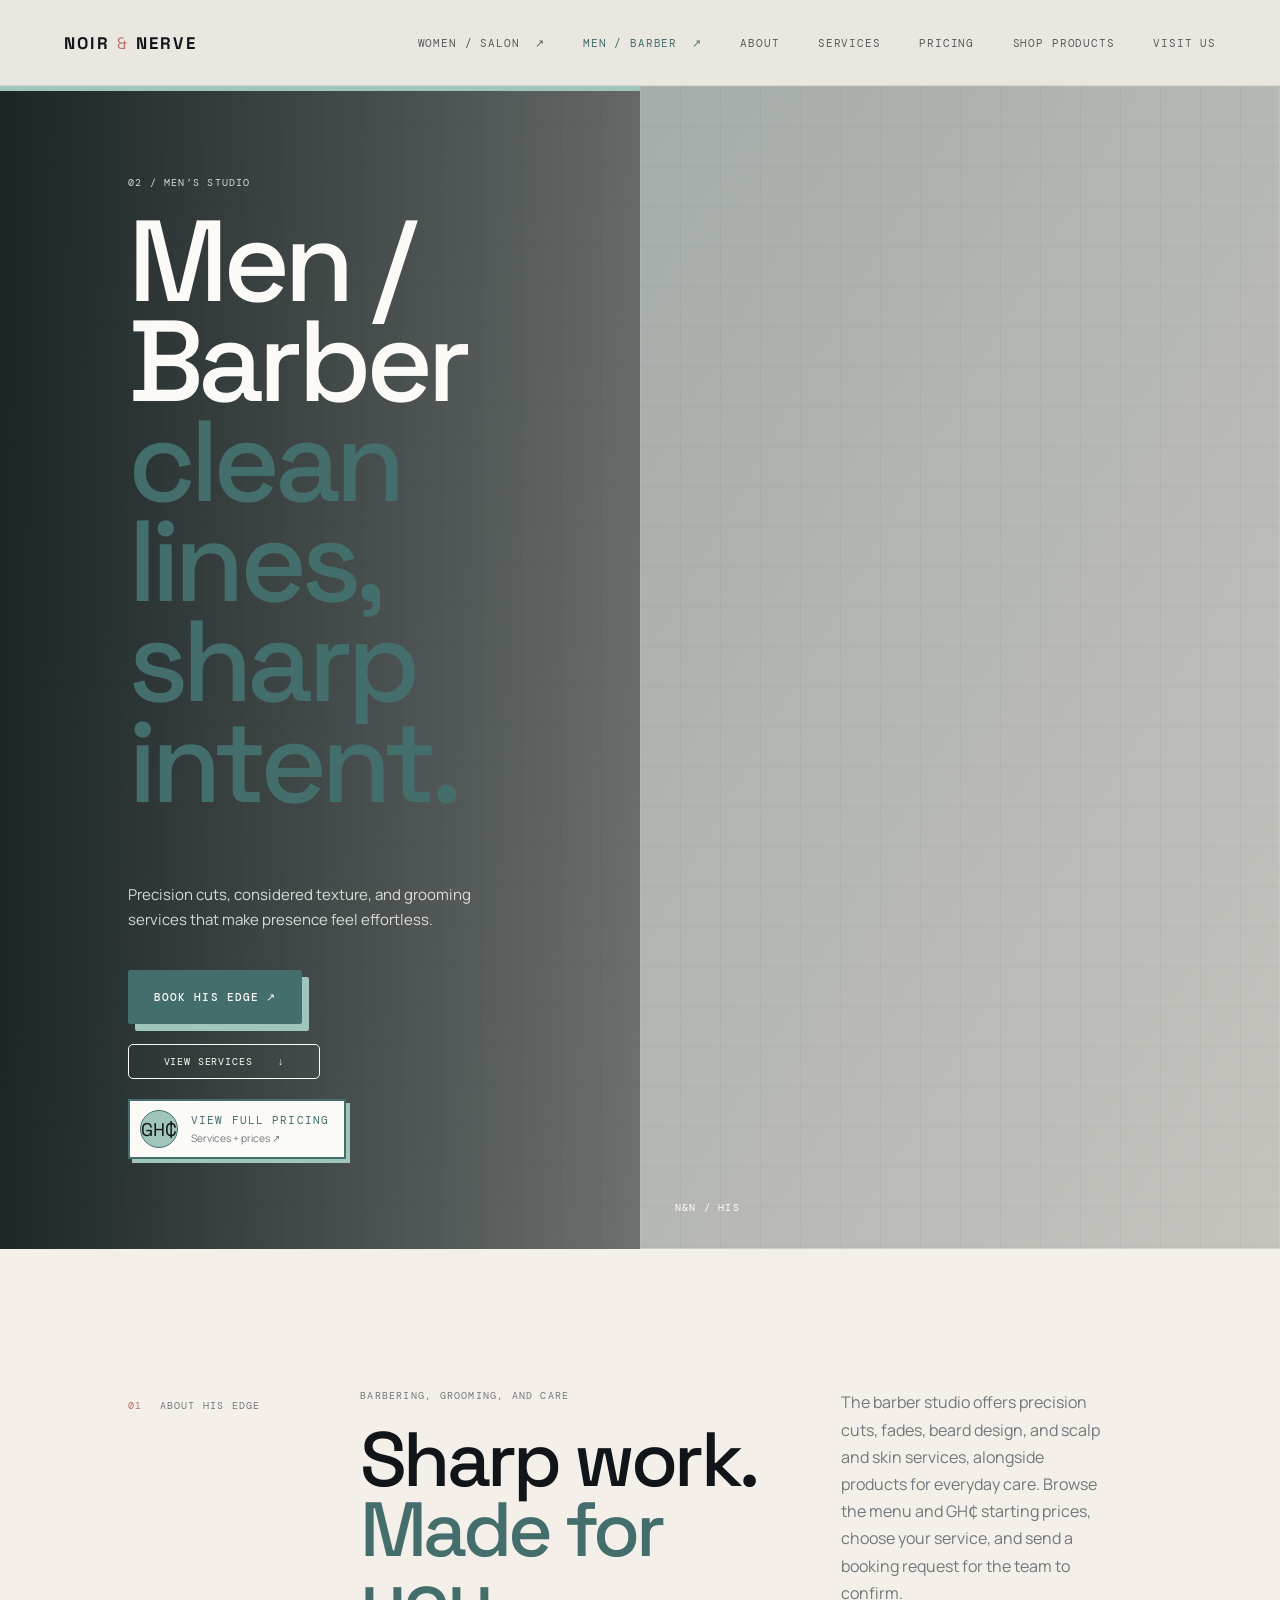
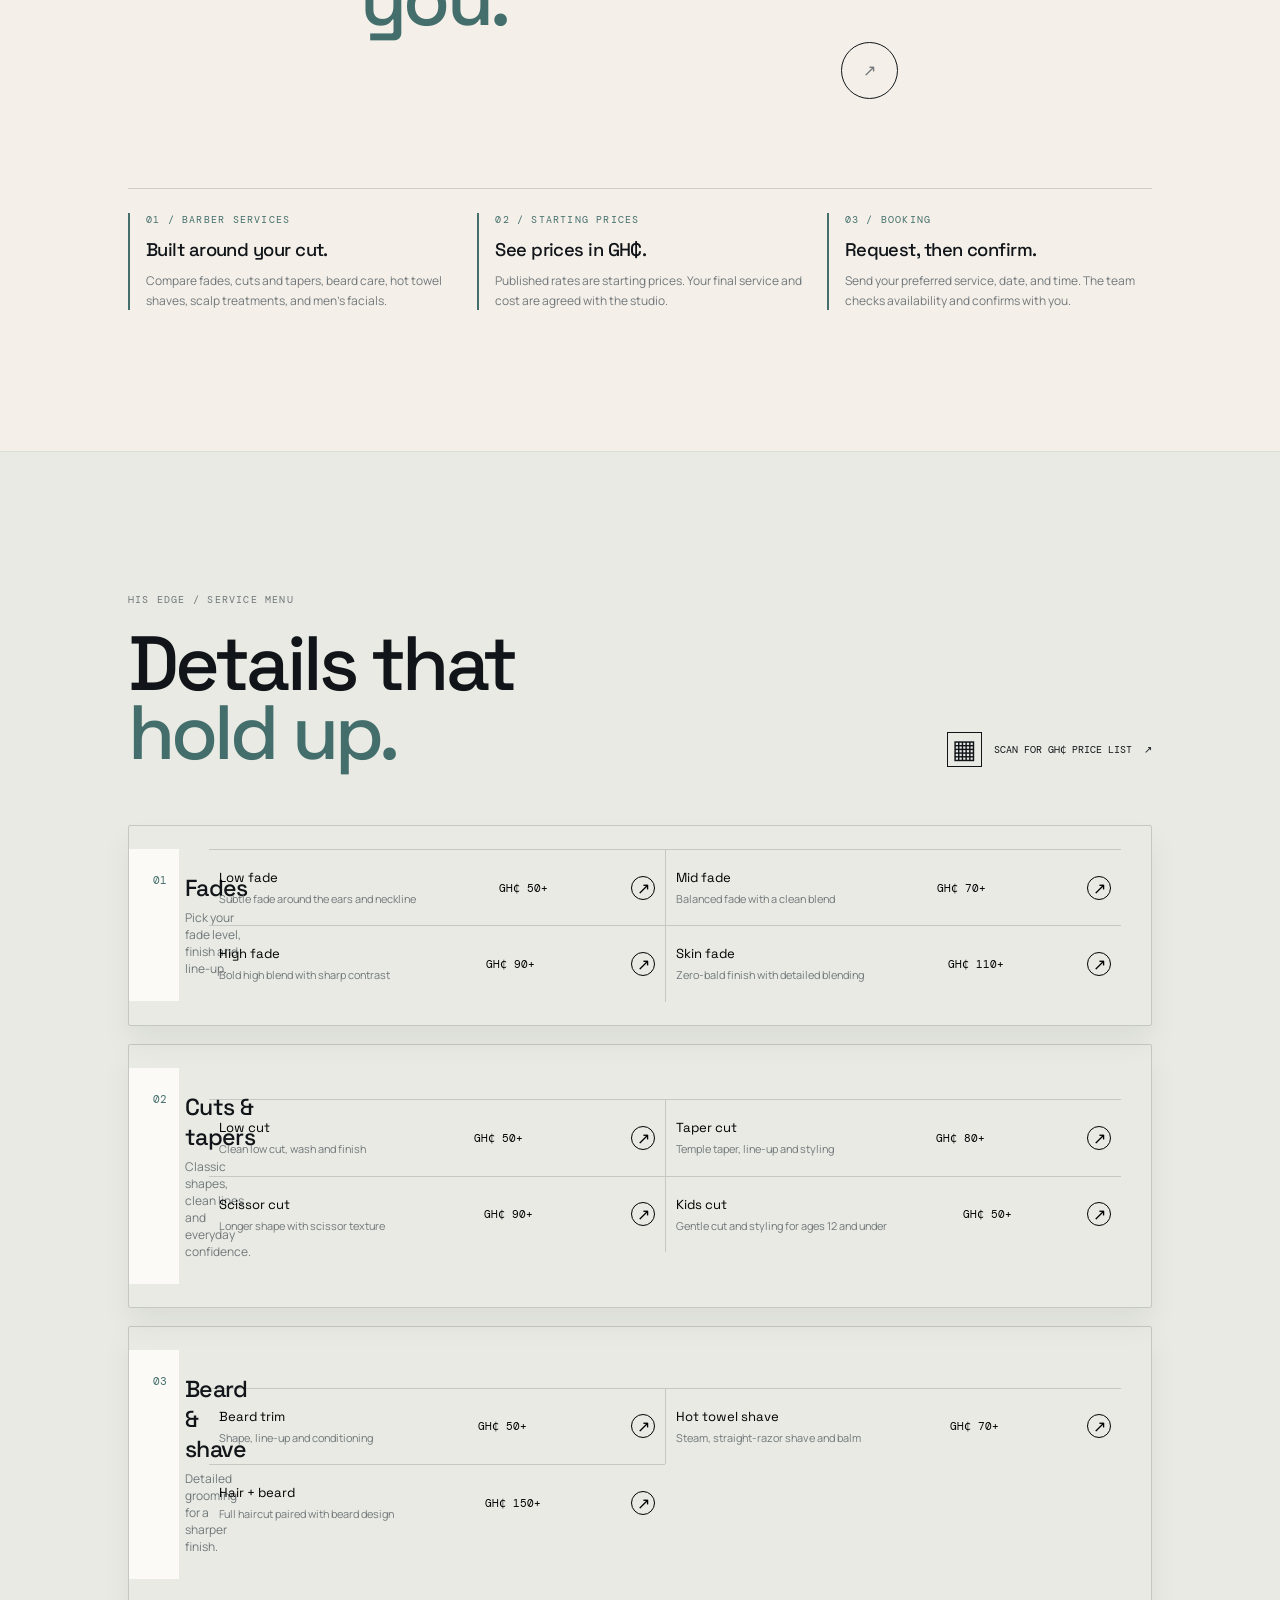
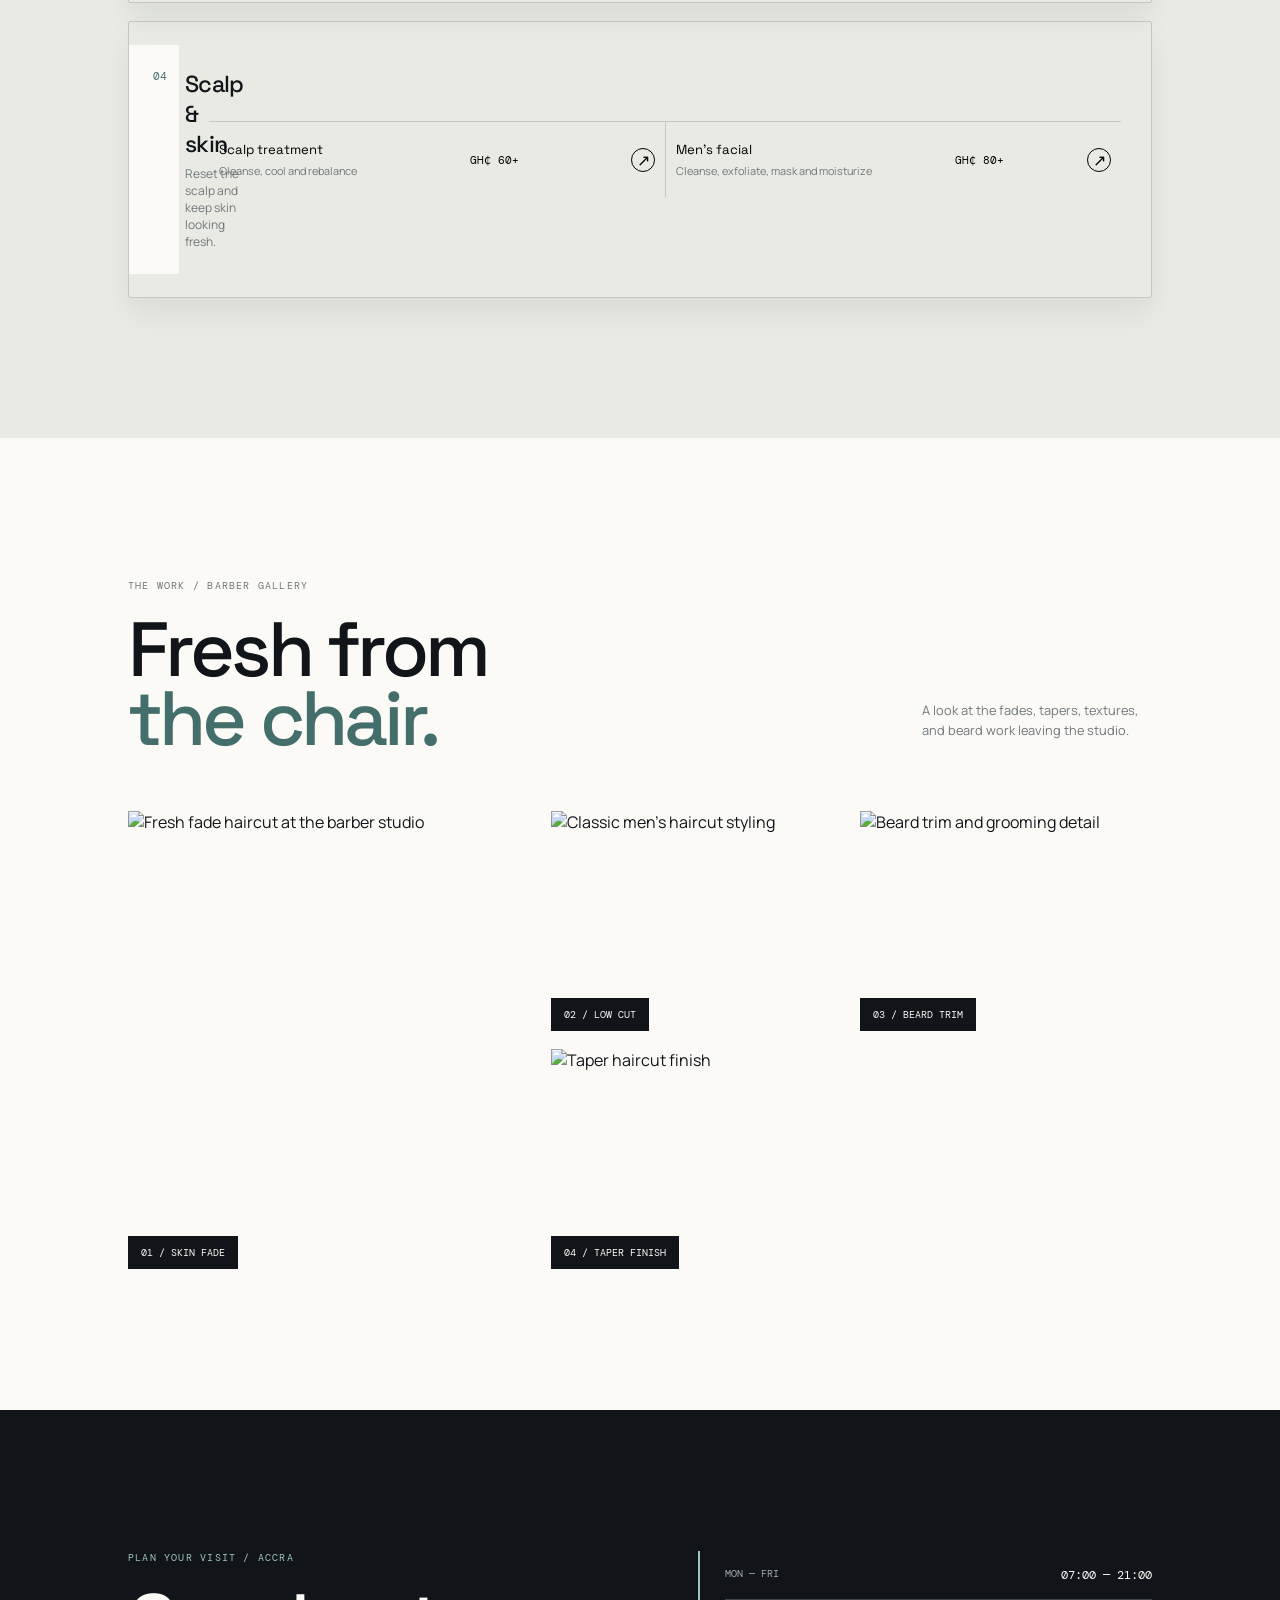
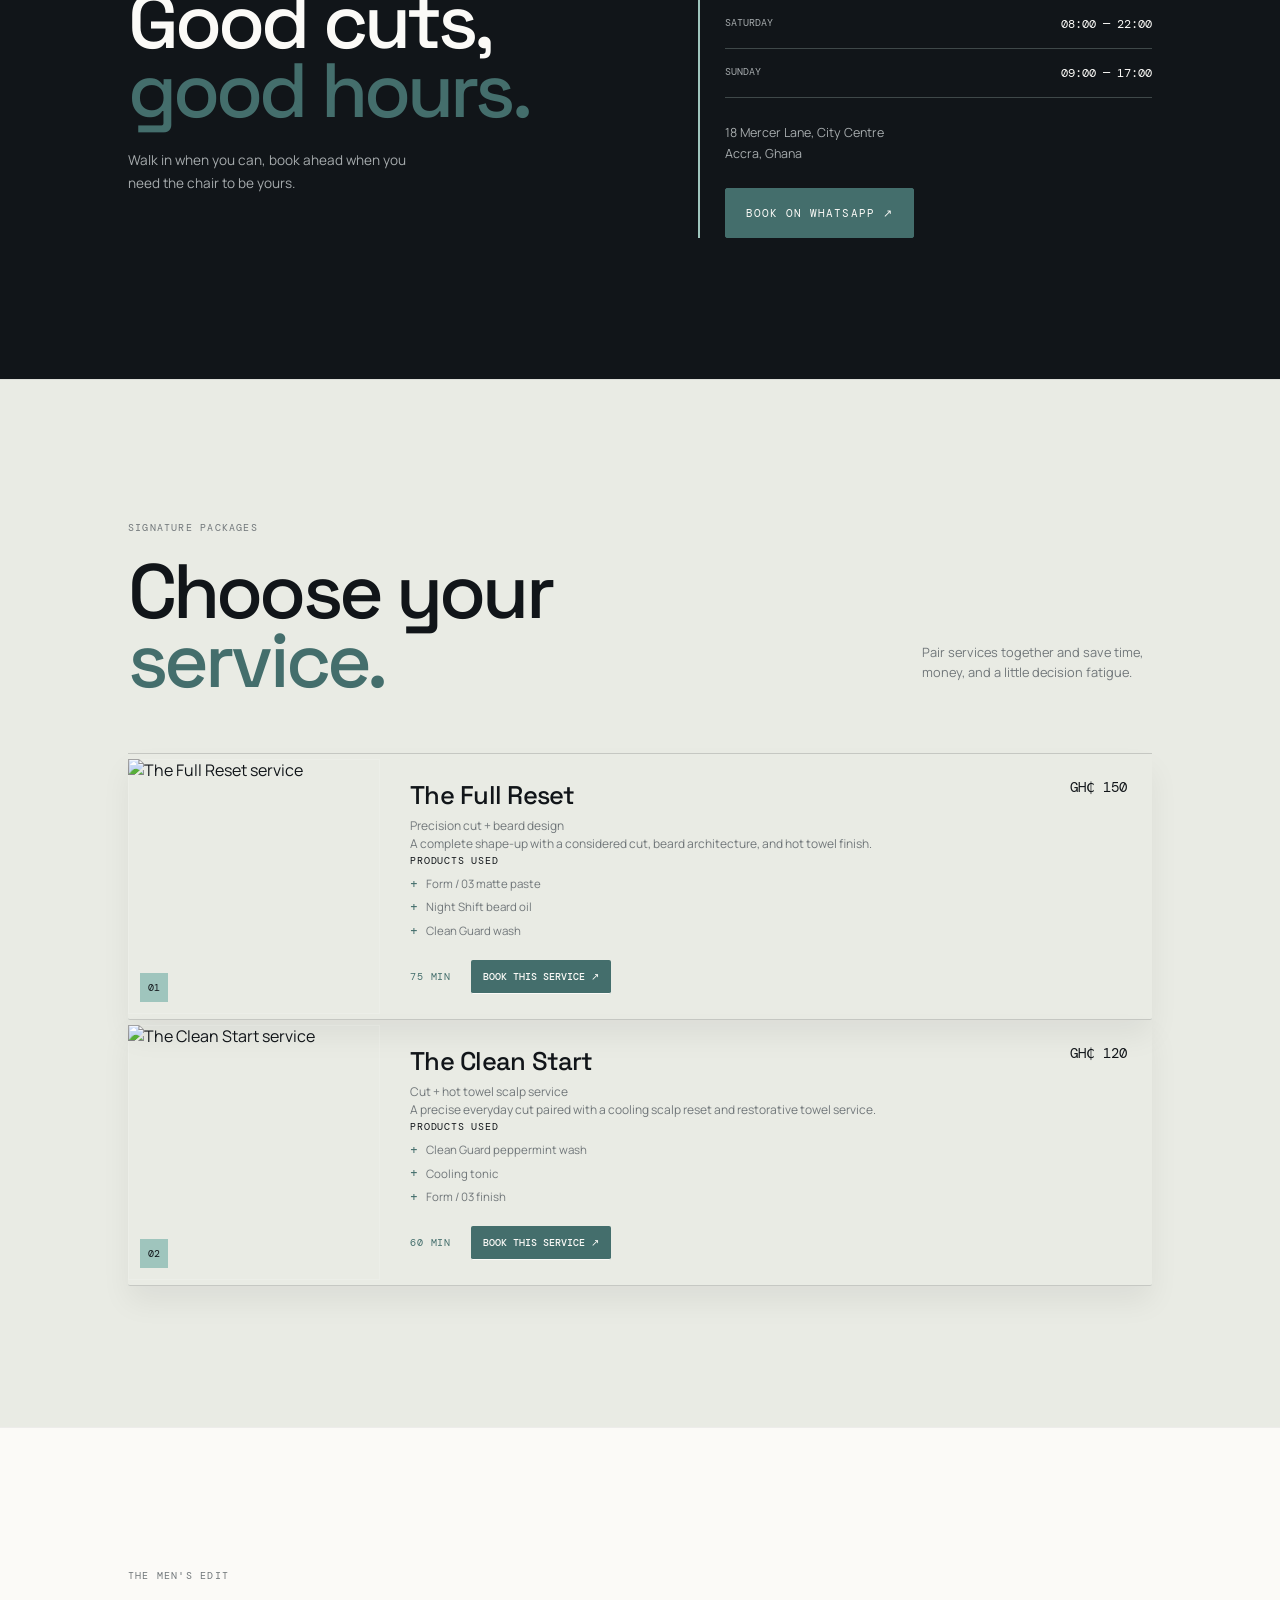
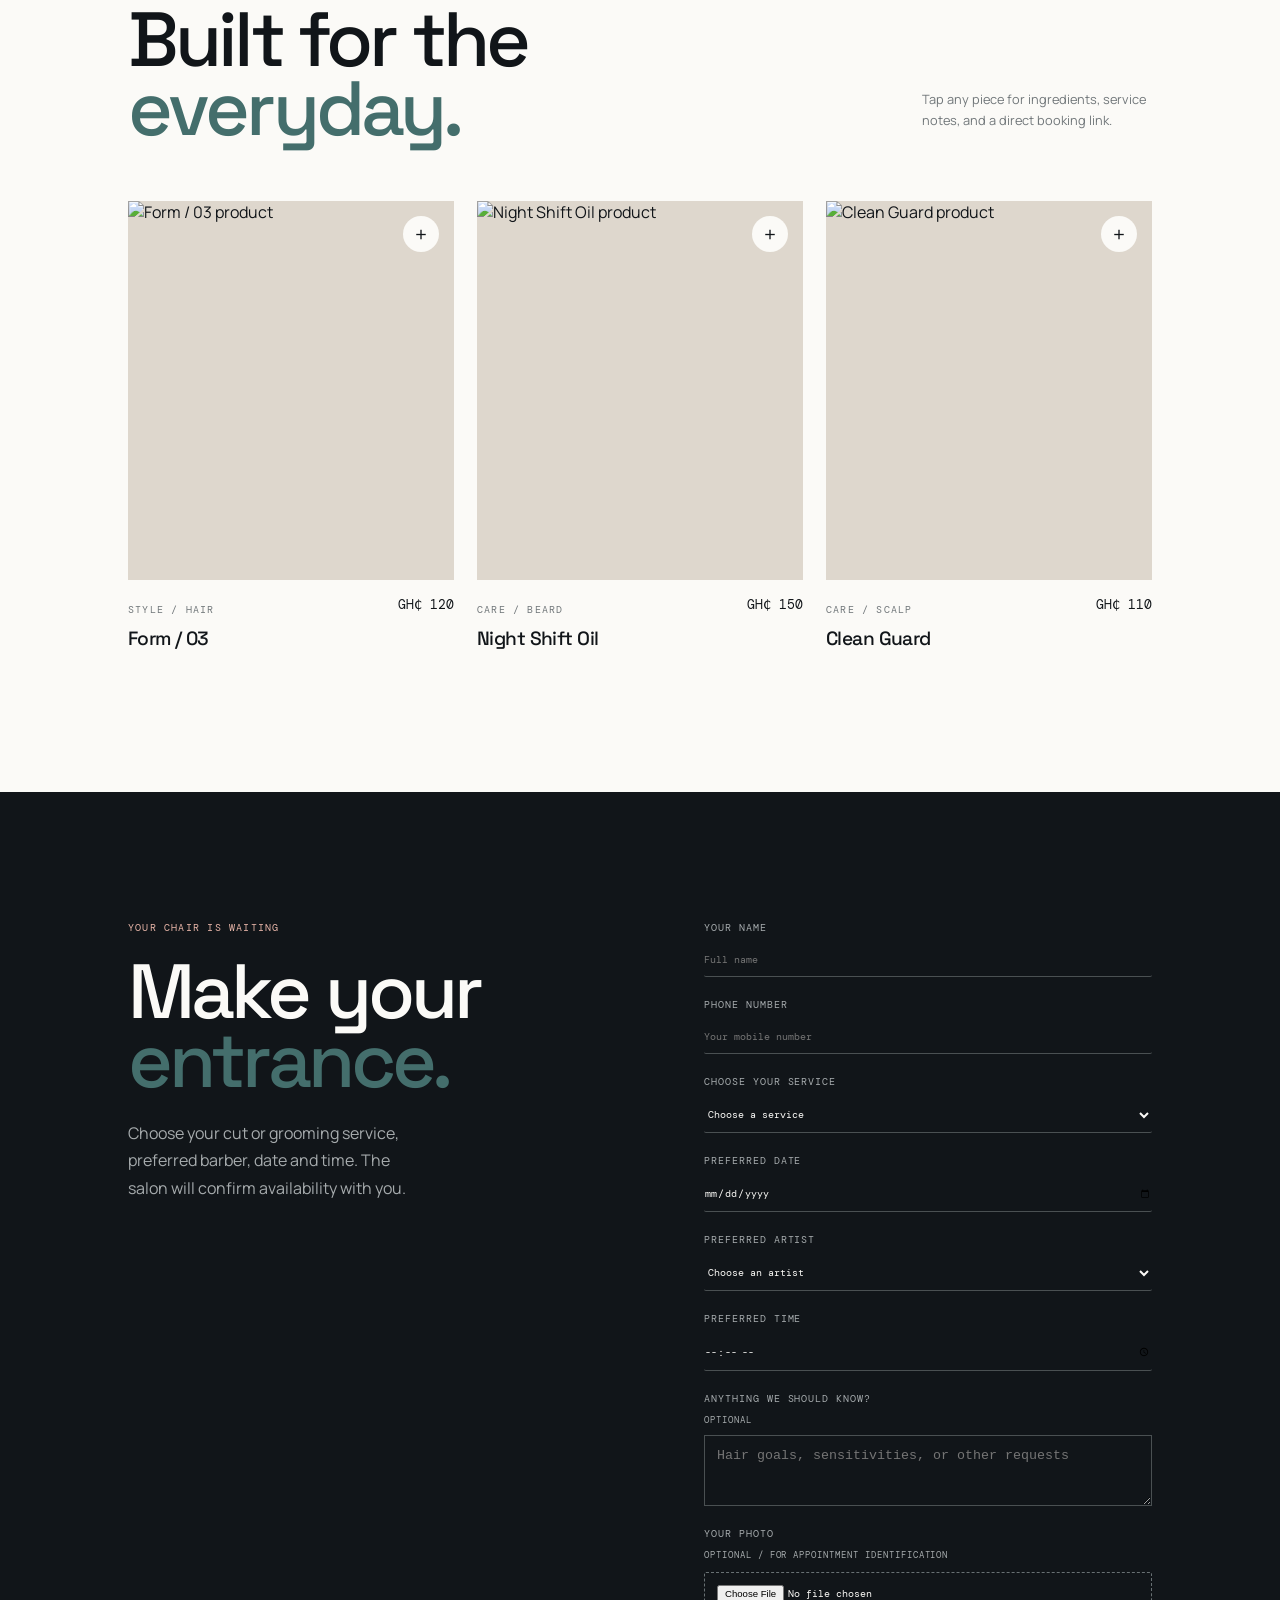
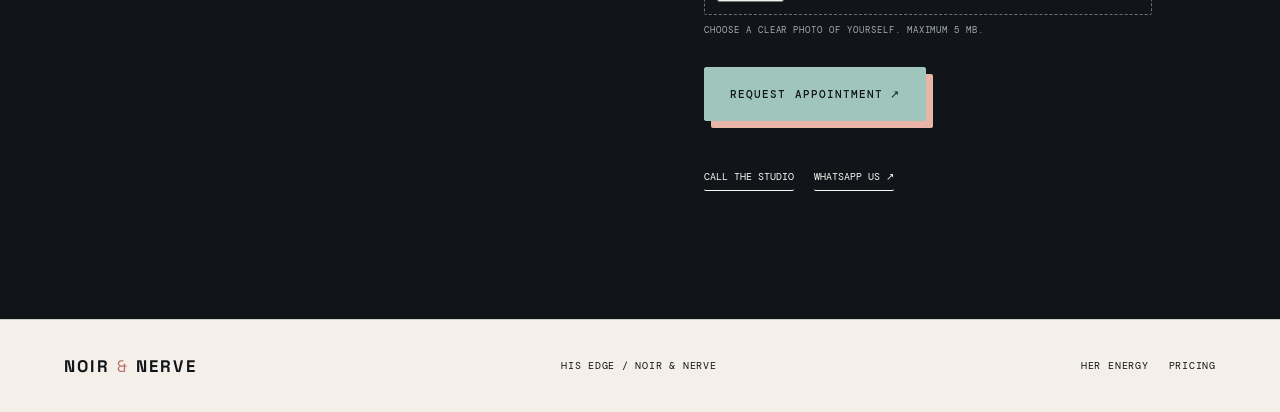
==== commit 08726064: "female salon" ====
--- a/men.html
+++ b/men.html
@@ -70,8 +70,8 @@
         <span></span><span></span>
       </button>
       <nav class="main-nav">
-        <a href="women.html">Women / Her energy <span>↗</span></a
-        ><a class="active" href="men.html">Men / His edge <span>↗</span></a
+        <a href="women.html">Women / Salon <span>↗</span></a
+        ><a class="active" href="men.html">Men / Barber <span>↗</span></a
         ><a href="#about">About</a><a href="#services">Services</a
         ><a href="pricing-men.html">Pricing</a
         ><a href="men.html#products">Shop products</a
@@ -82,7 +82,7 @@
       <section class="style-hero">
         <div class="style-hero-copy reveal">
           <p class="eyebrow">02 / Men’s studio</p>
-          <h1>Men / His edge<br /><em>clean lines, sharp intent.</em></h1>
+          <h1>Men / Barber<br /><em>clean lines, sharp intent.</em></h1>
           <p>
             Precision cuts, considered texture, and grooming services that make
             presence feel effortless.
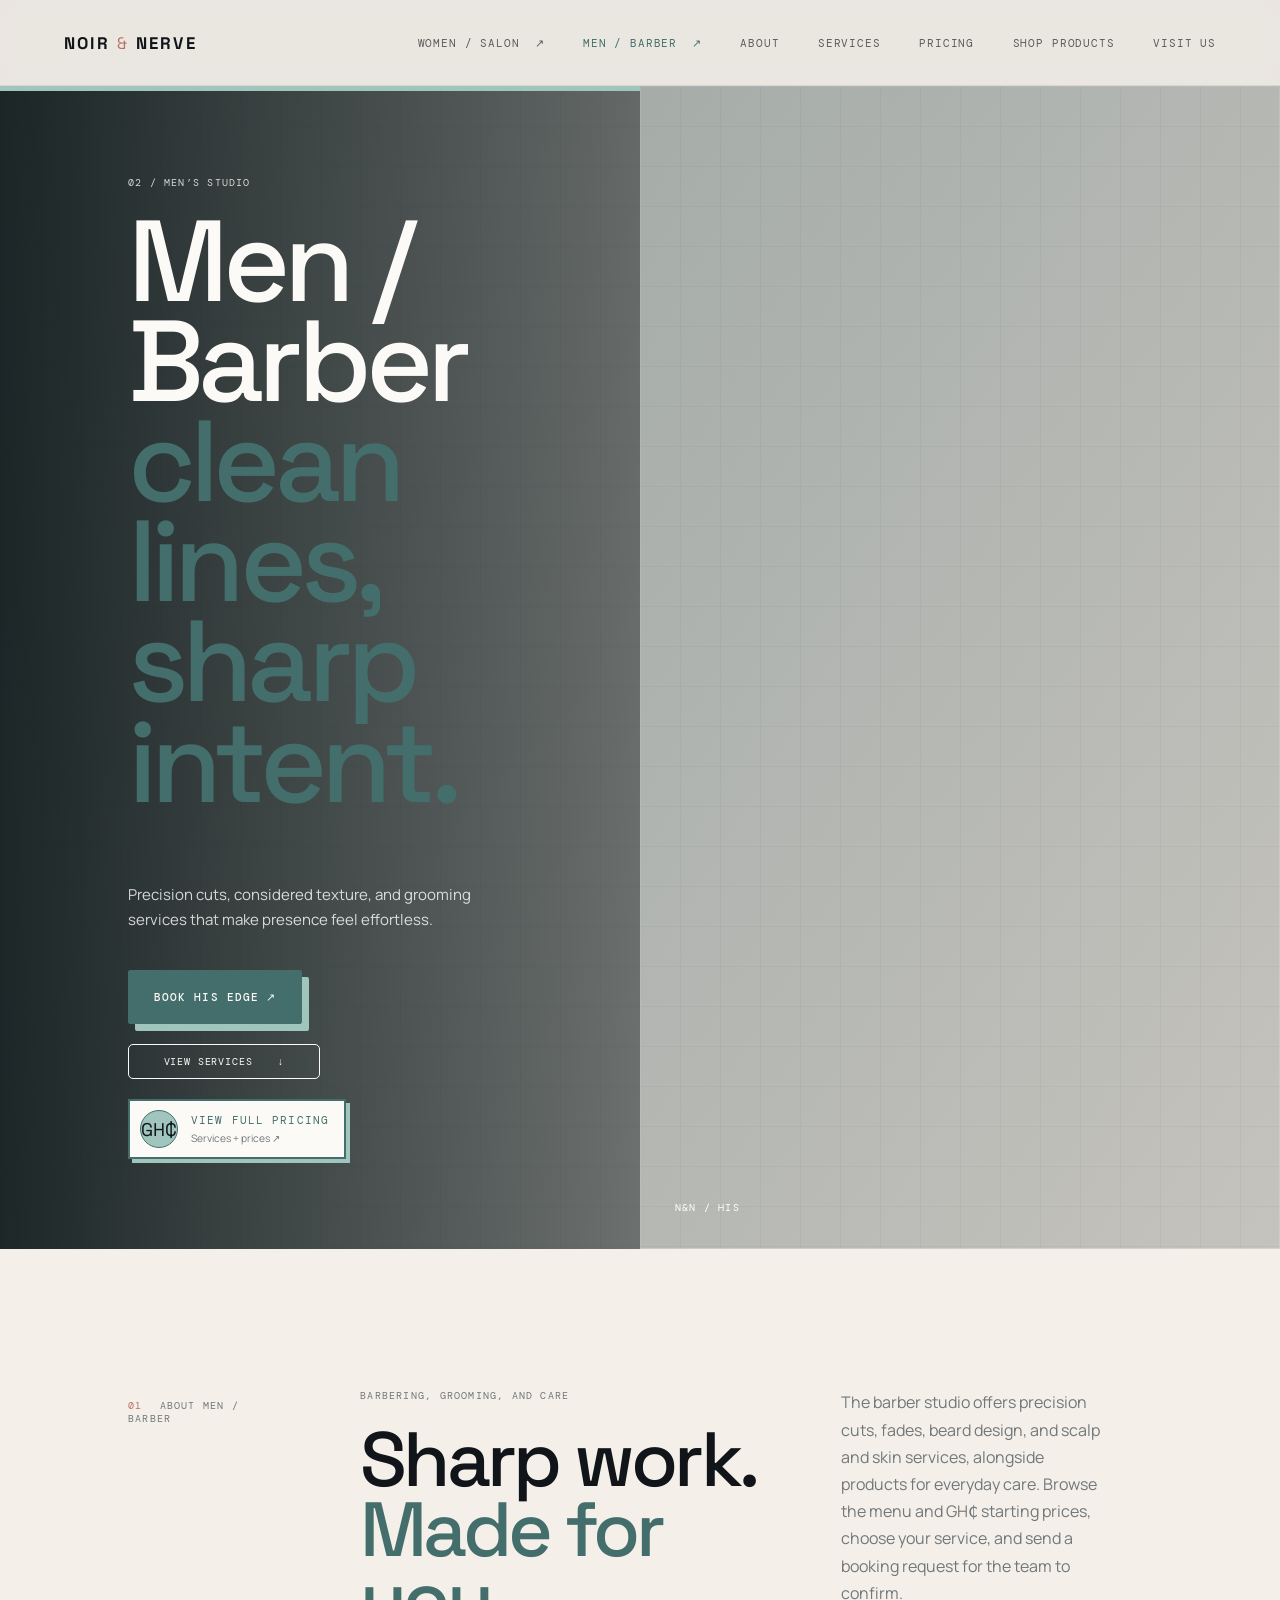
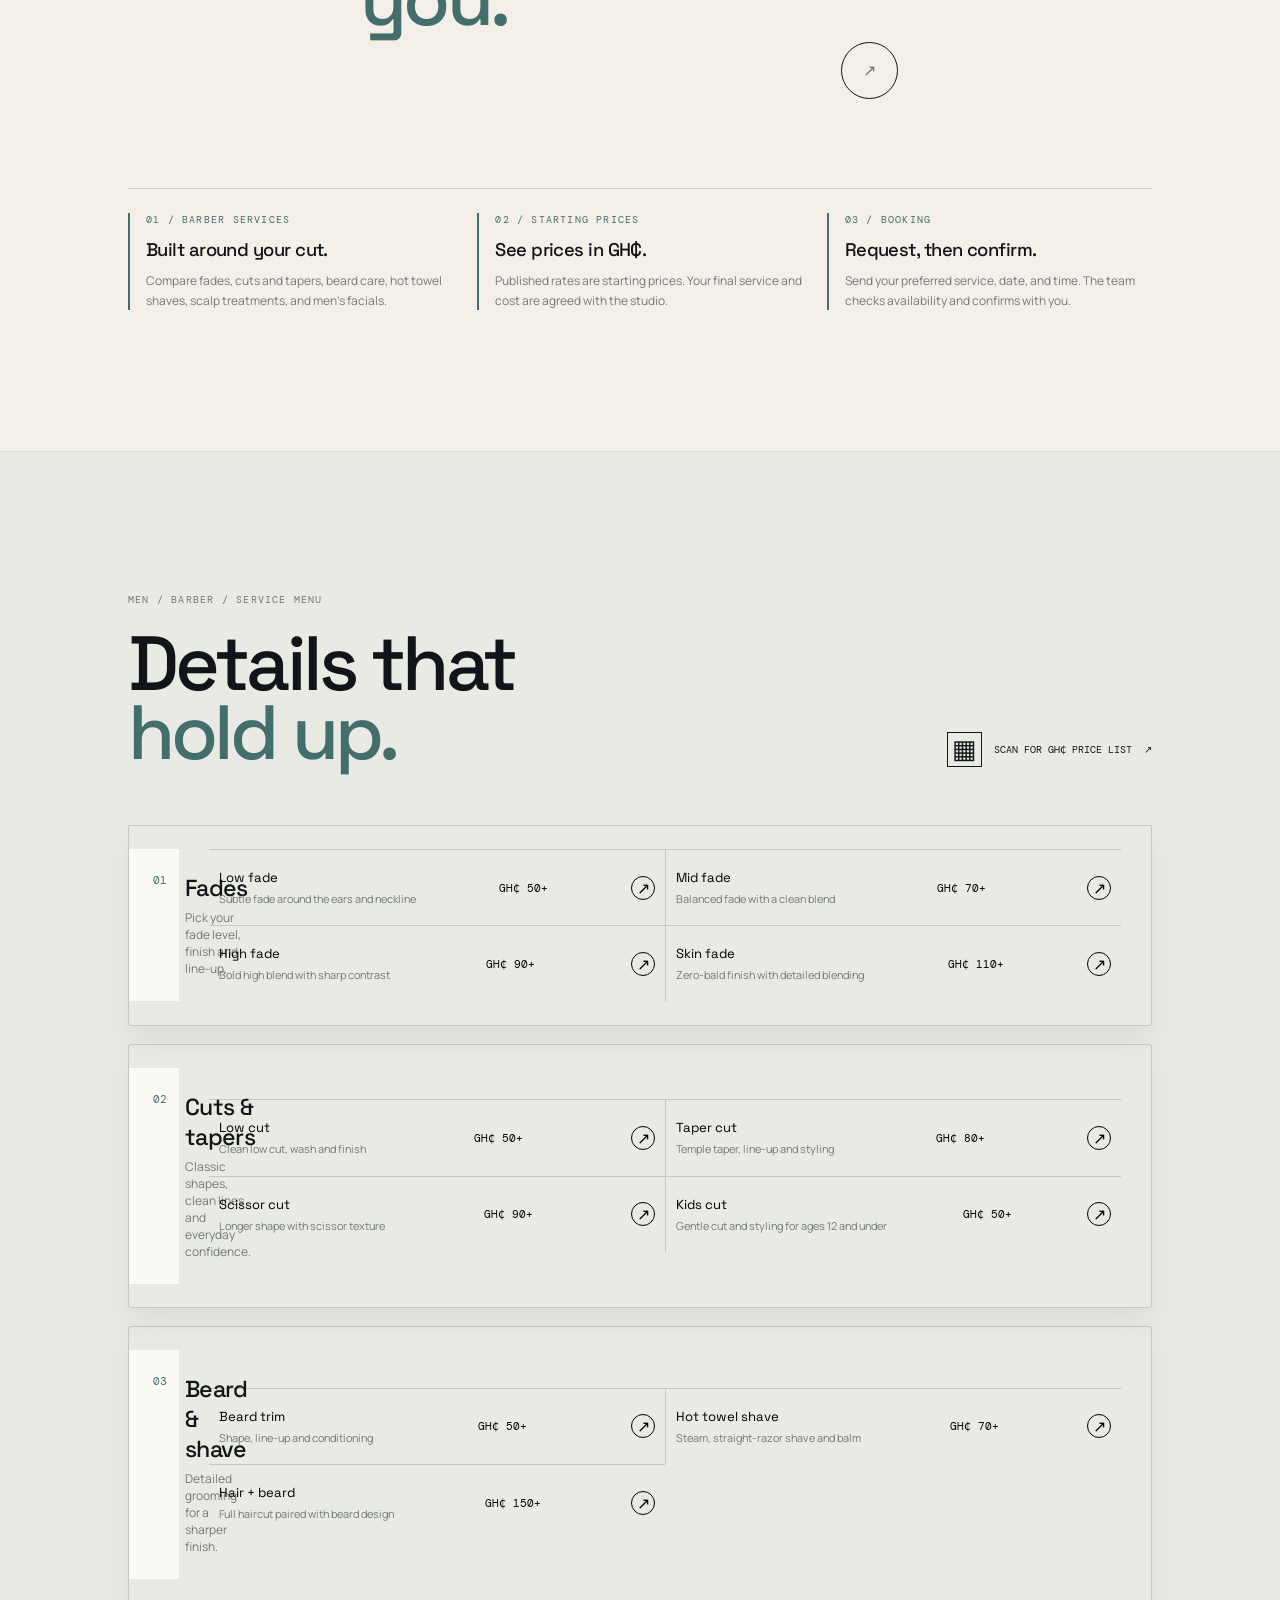
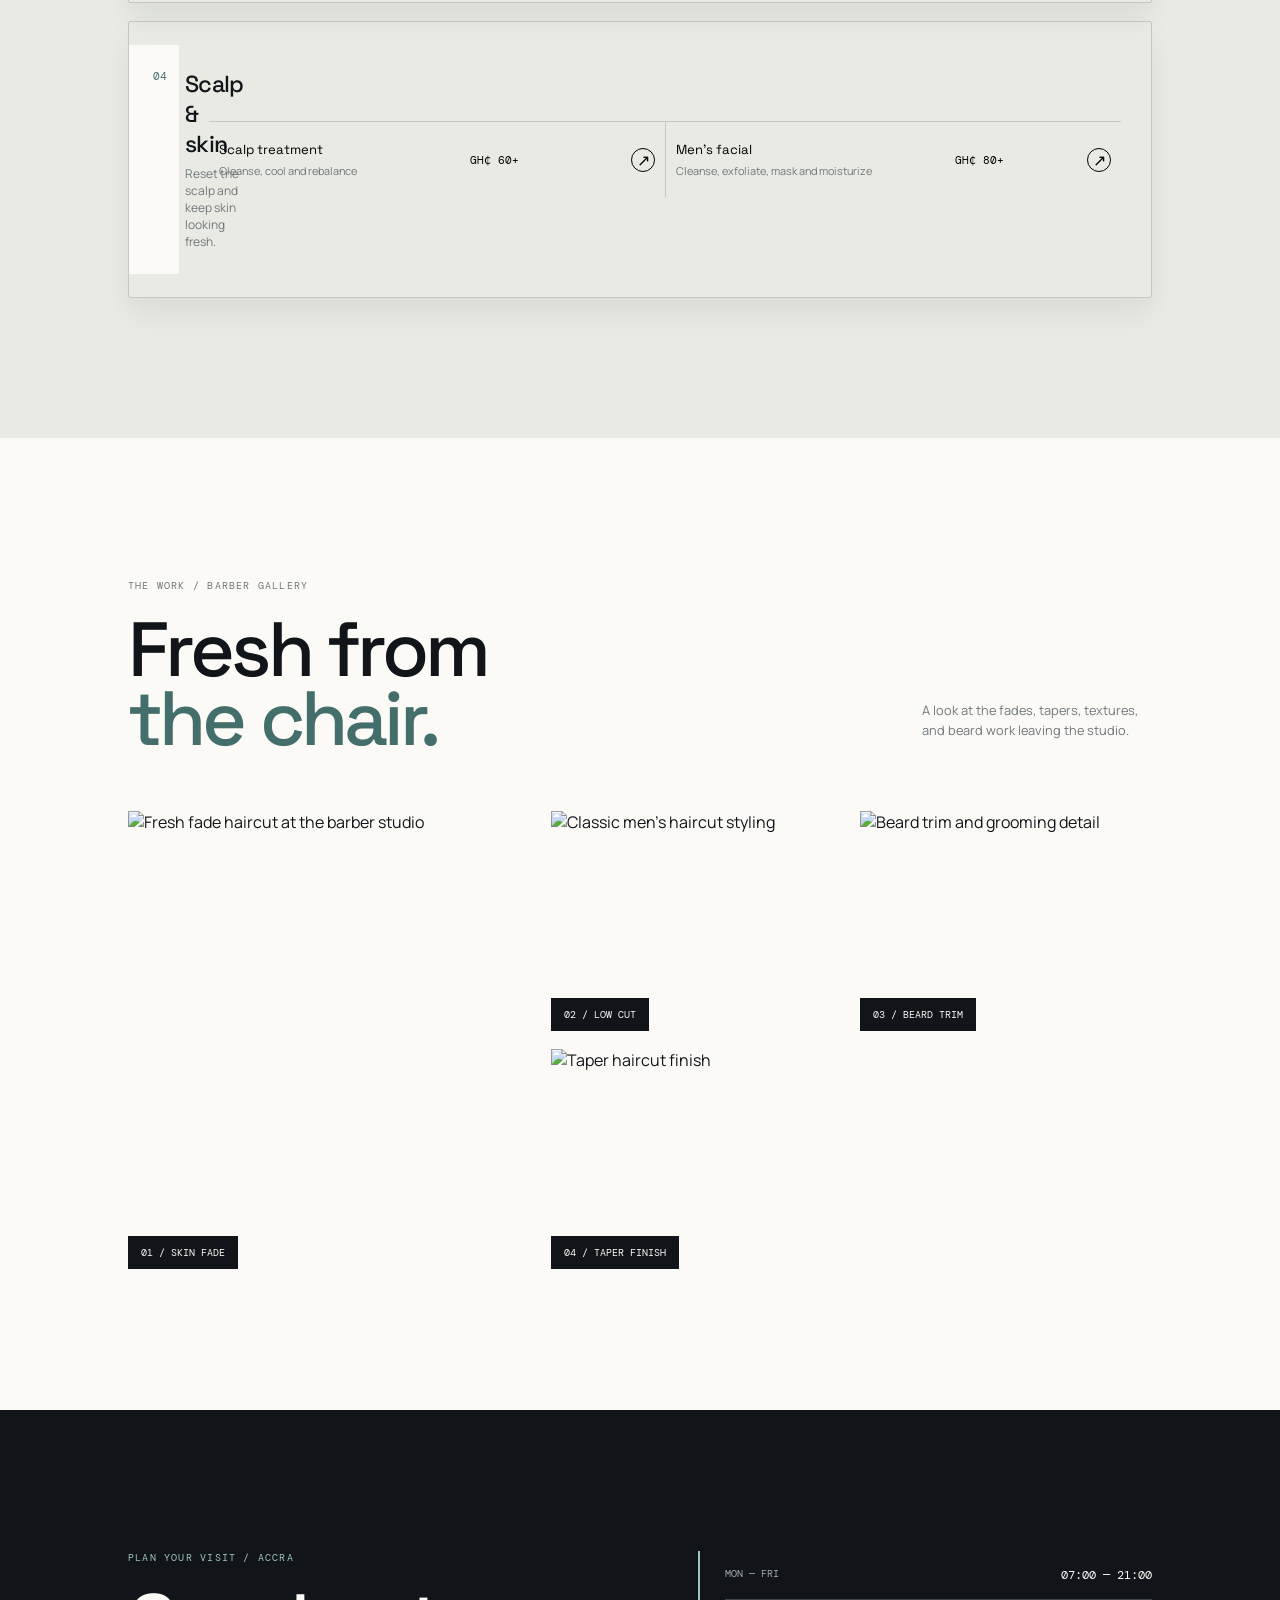
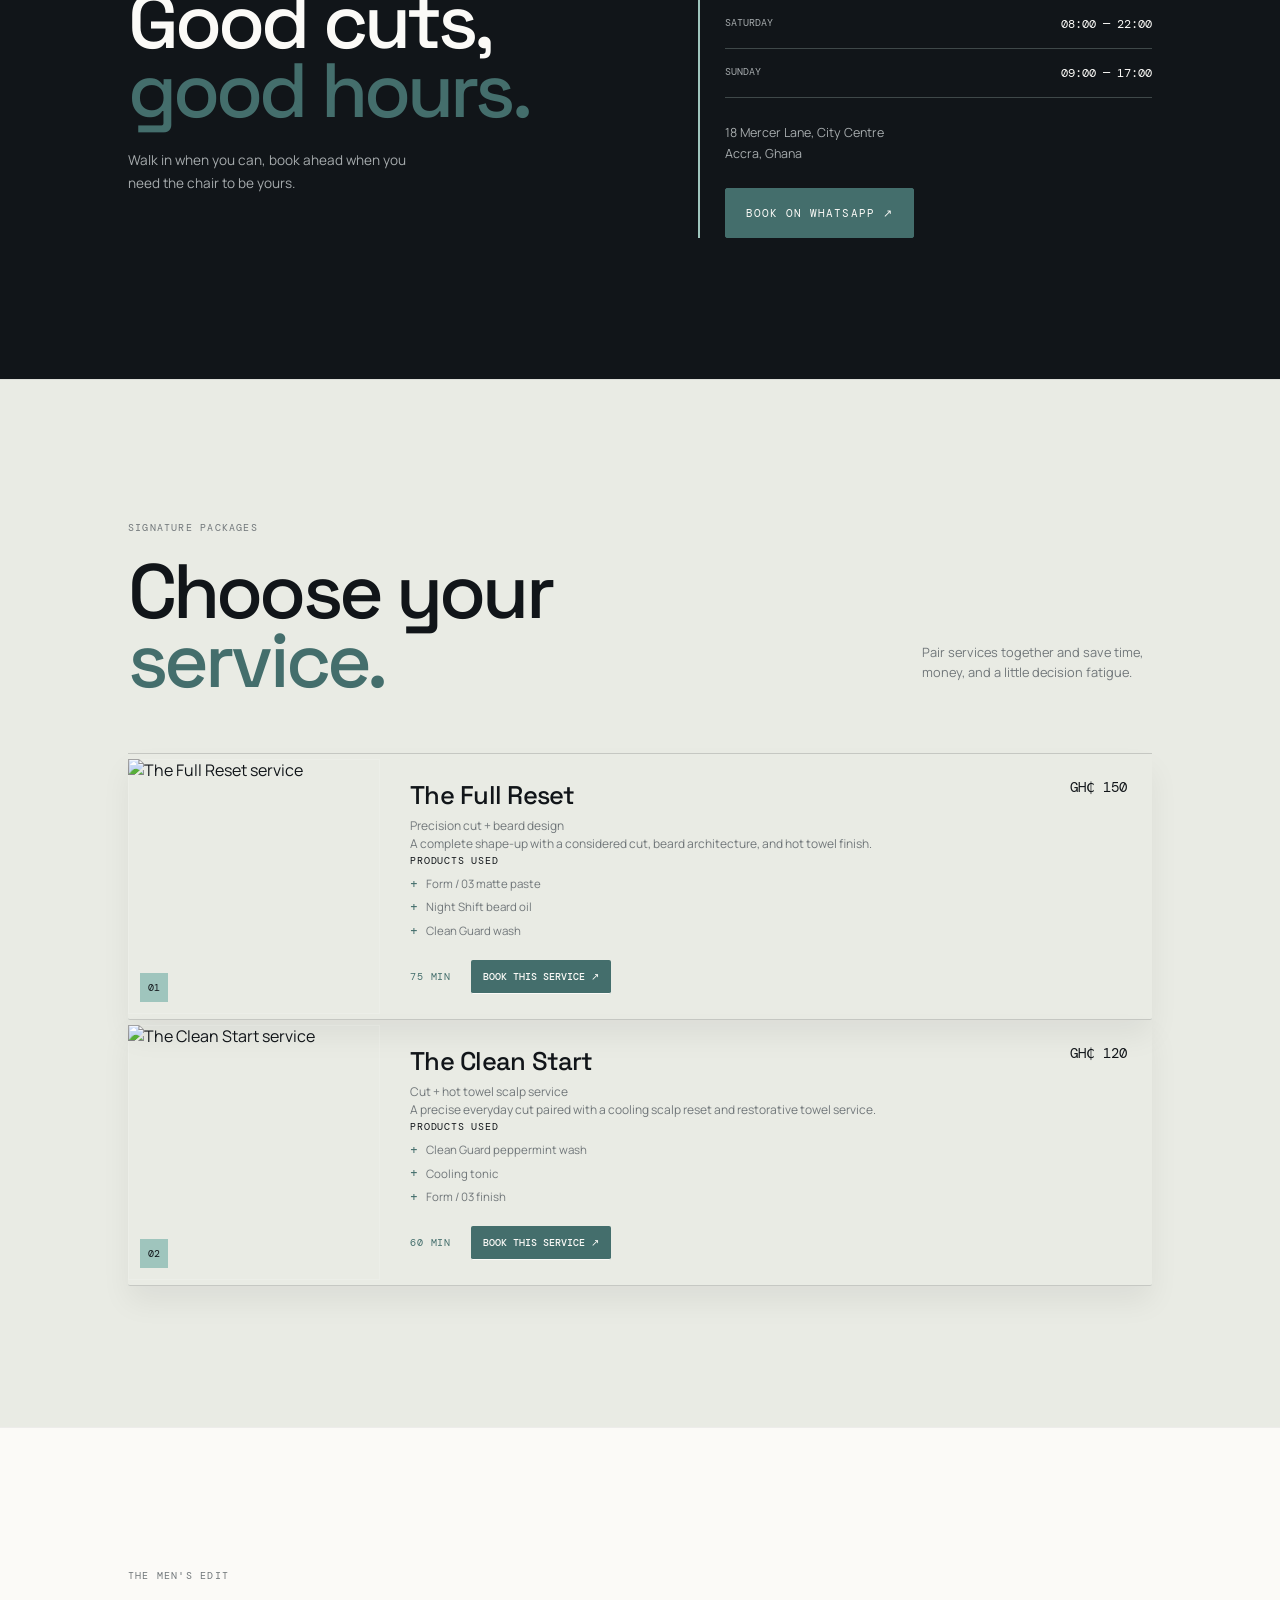
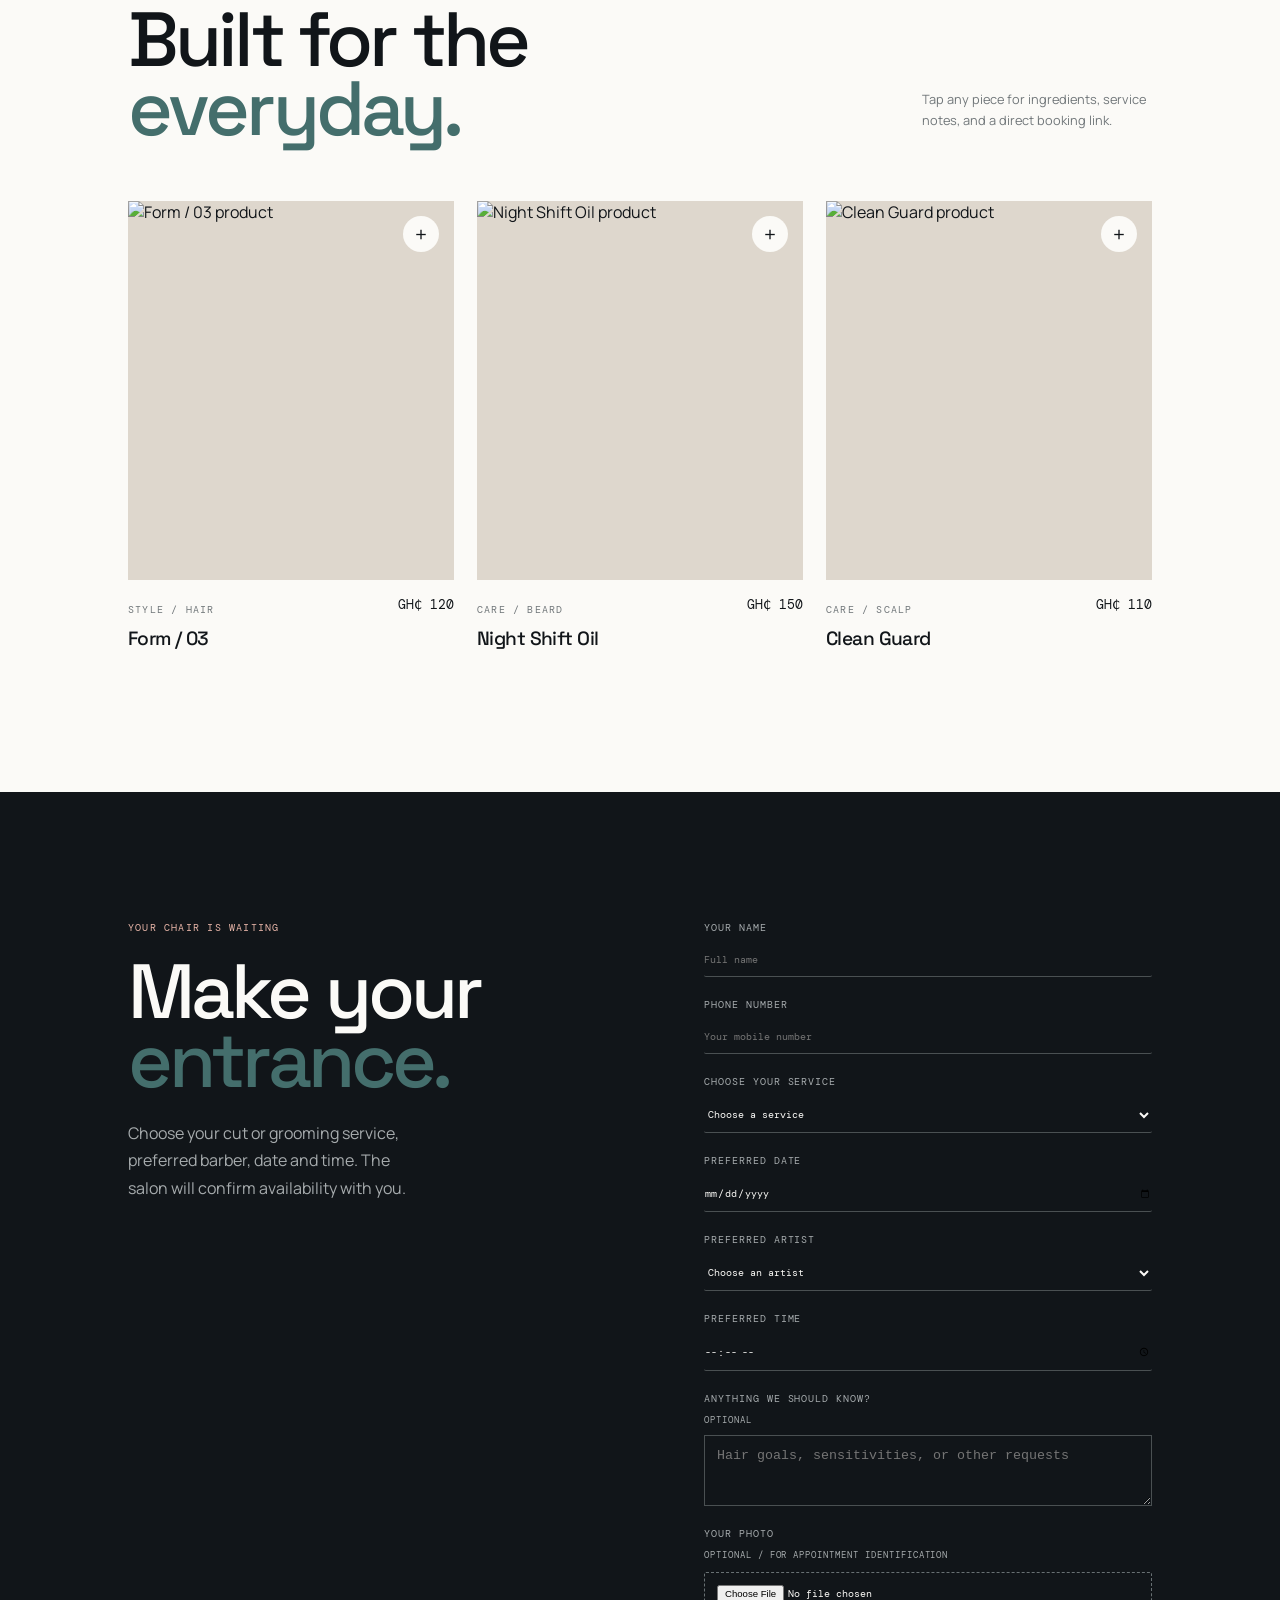
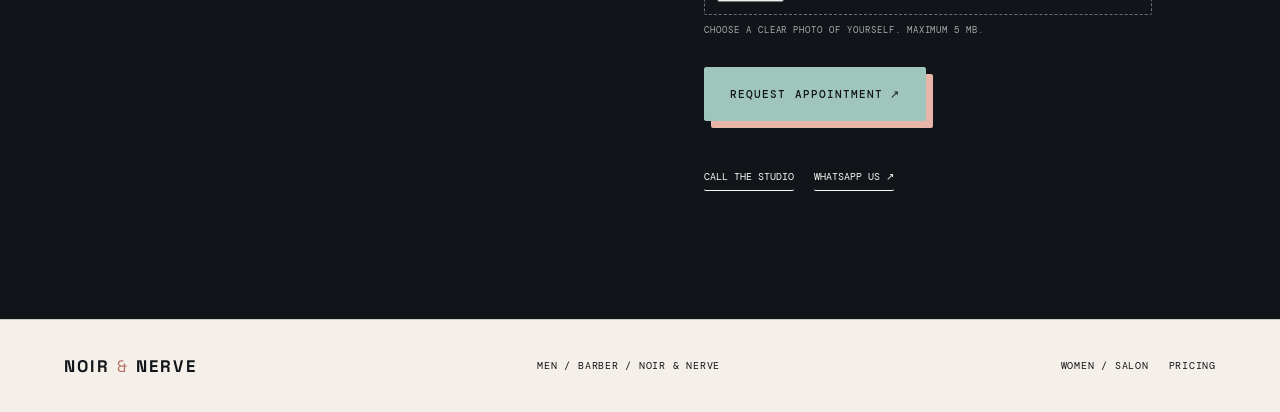
==== commit 670972ba: "female salon" ====
--- a/men.html
+++ b/men.html
@@ -14,7 +14,7 @@
     <meta name="robots" content="index, follow" />
     <meta name="theme-color" content="#19252b" />
     <meta property="og:type" content="website" />
-    <meta property="og:title" content="His edge | NOIR & NERVE" />
+    <meta property="og:title" content="Men / Barber | NOIR & NERVE" />
     <meta
       property="og:description"
       content="Clean lines. Sharp intent. Browse men’s barber services, grooming treatments, and pricing at NOIR & NERVE."
@@ -25,18 +25,18 @@
       content="https://images.unsplash.com/photo-1517832606299-7ae9b720a186?auto=format&fit=crop&w=1200&q=80"
     />
     <meta name="twitter:card" content="summary_large_image" />
-    <meta name="twitter:title" content="His edge | NOIR & NERVE" />
+    <meta name="twitter:title" content="Men / Barber | NOIR & NERVE" />
     <meta
       name="twitter:description"
       content="Modern men’s barber services including fades, beard trims, hot towel shaves, and grooming care."
     />
     <link rel="canonical" href="https://noirandnerve.studio/men.html" />
-    <title>His edge | NOIR & NERVE</title>
+    <title>Men / Barber | NOIR & NERVE</title>
     <script type="application/ld+json">
       {
         "@context": "https://schema.org",
         "@type": "BarberShop",
-        "name": "His edge at NOIR & NERVE",
+        "name": "Men / Barber at NOIR & NERVE",
         "description": "Men’s barber services including precision cuts, fades, beard styling, hot towel shaves, and grooming treatments.",
         "url": "https://noirandnerve.studio/men.html",
         "telephone": "+233555018490",
@@ -106,7 +106,7 @@
         </div>
       </section>
       <section class="split-intro" id="about">
-        <div class="section-marker">01 <span>ABOUT HIS EDGE</span></div>
+        <div class="section-marker">01 <span>ABOUT MEN / BARBER</span></div>
         <div class="split-heading">
           <p class="eyebrow">Barbering, grooming, and care</p>
           <h2>Sharp work.<br /><em>Made for you.</em></h2>
@@ -155,7 +155,7 @@
       <section class="service-section" id="services">
         <div class="section-heading">
           <div>
-            <p class="eyebrow">His edge / service menu</p>
+            <p class="eyebrow">Men / Barber / service menu</p>
             <h2>Details that<br /><em>hold up.</em></h2>
           </div>
           <a class="qr-link" href="pricing-men.html"
@@ -449,9 +449,9 @@
     <footer class="site-footer">
       <a class="brand" href="index.html"
         ><span>NOIR</span><i>&</i><span>NERVE</span></a
-      ><span>His edge / NOIR & NERVE</span>
+      ><span>Men / Barber / NOIR & NERVE</span>
       <div>
-        <a href="women.html">Her energy</a
+        <a href="women.html">Women / Salon</a
         ><a href="pricing-men.html">Pricing</a>
       </div>
     </footer>
